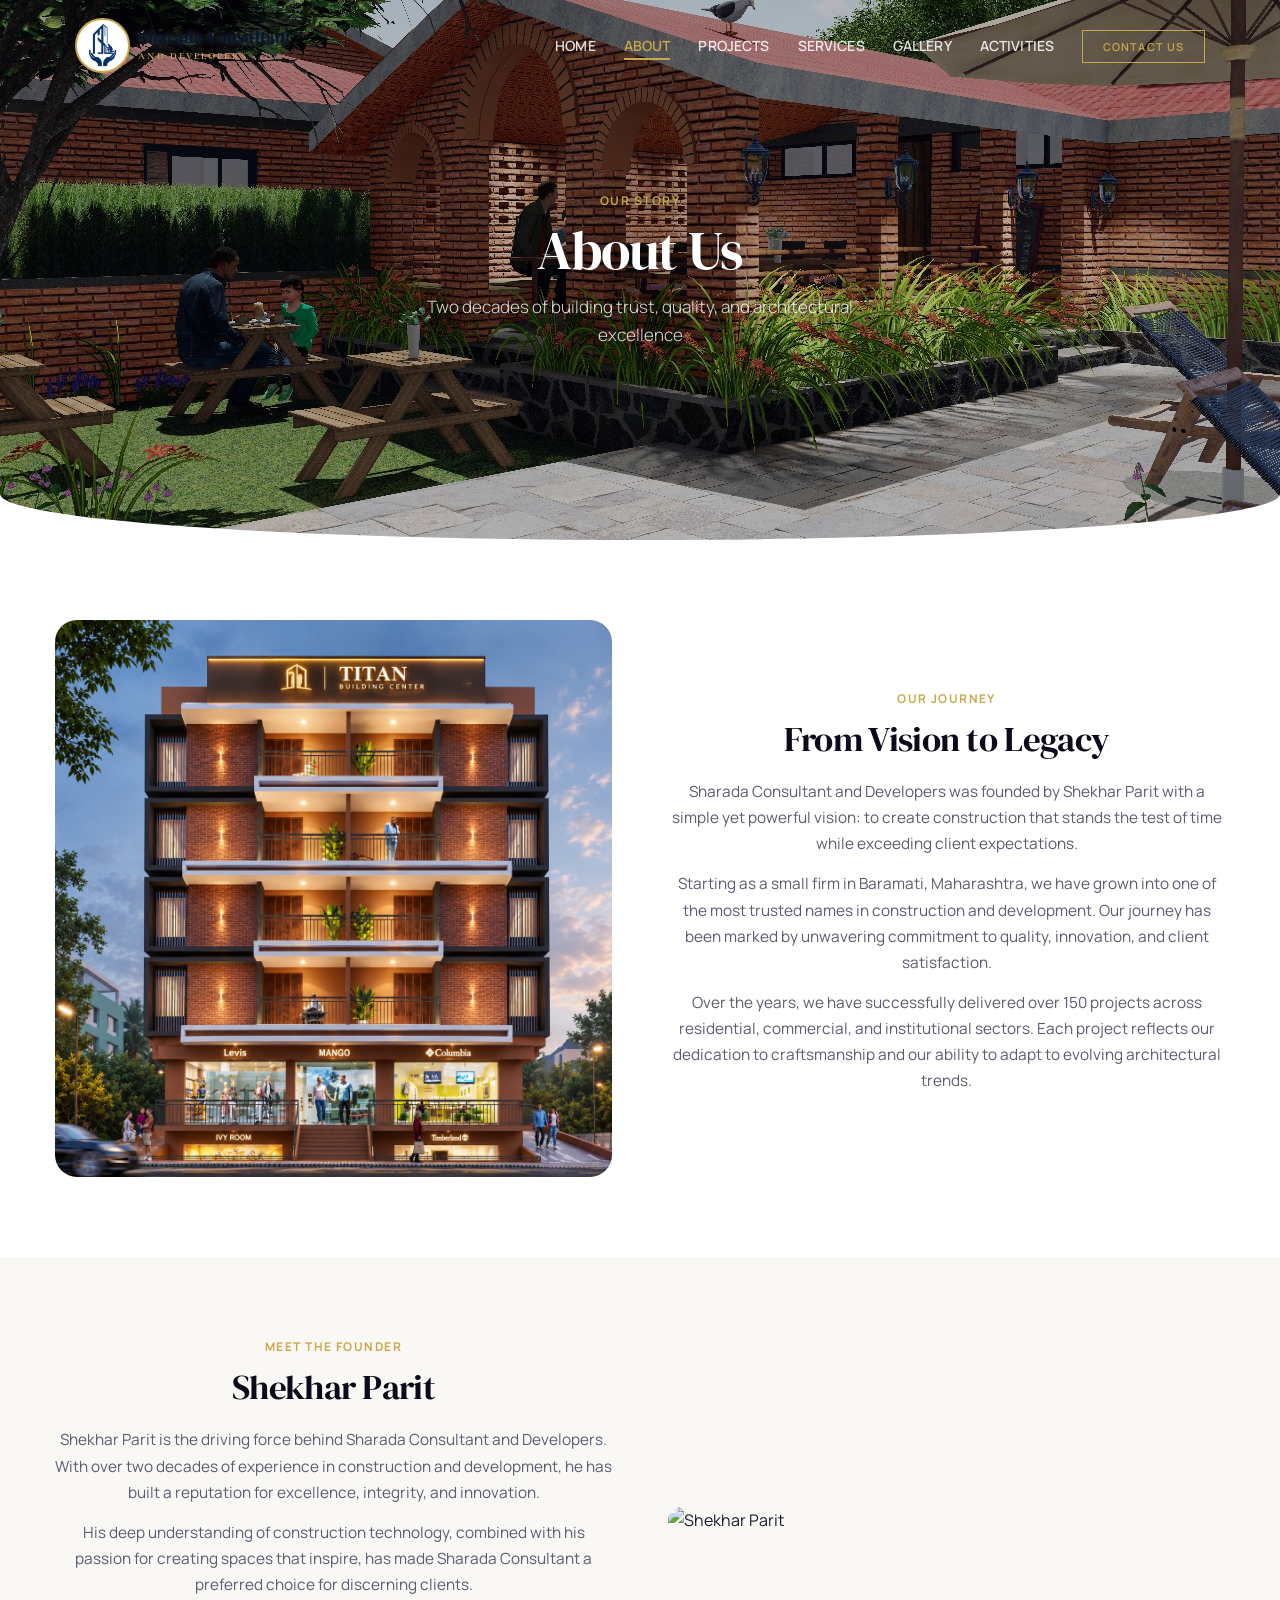
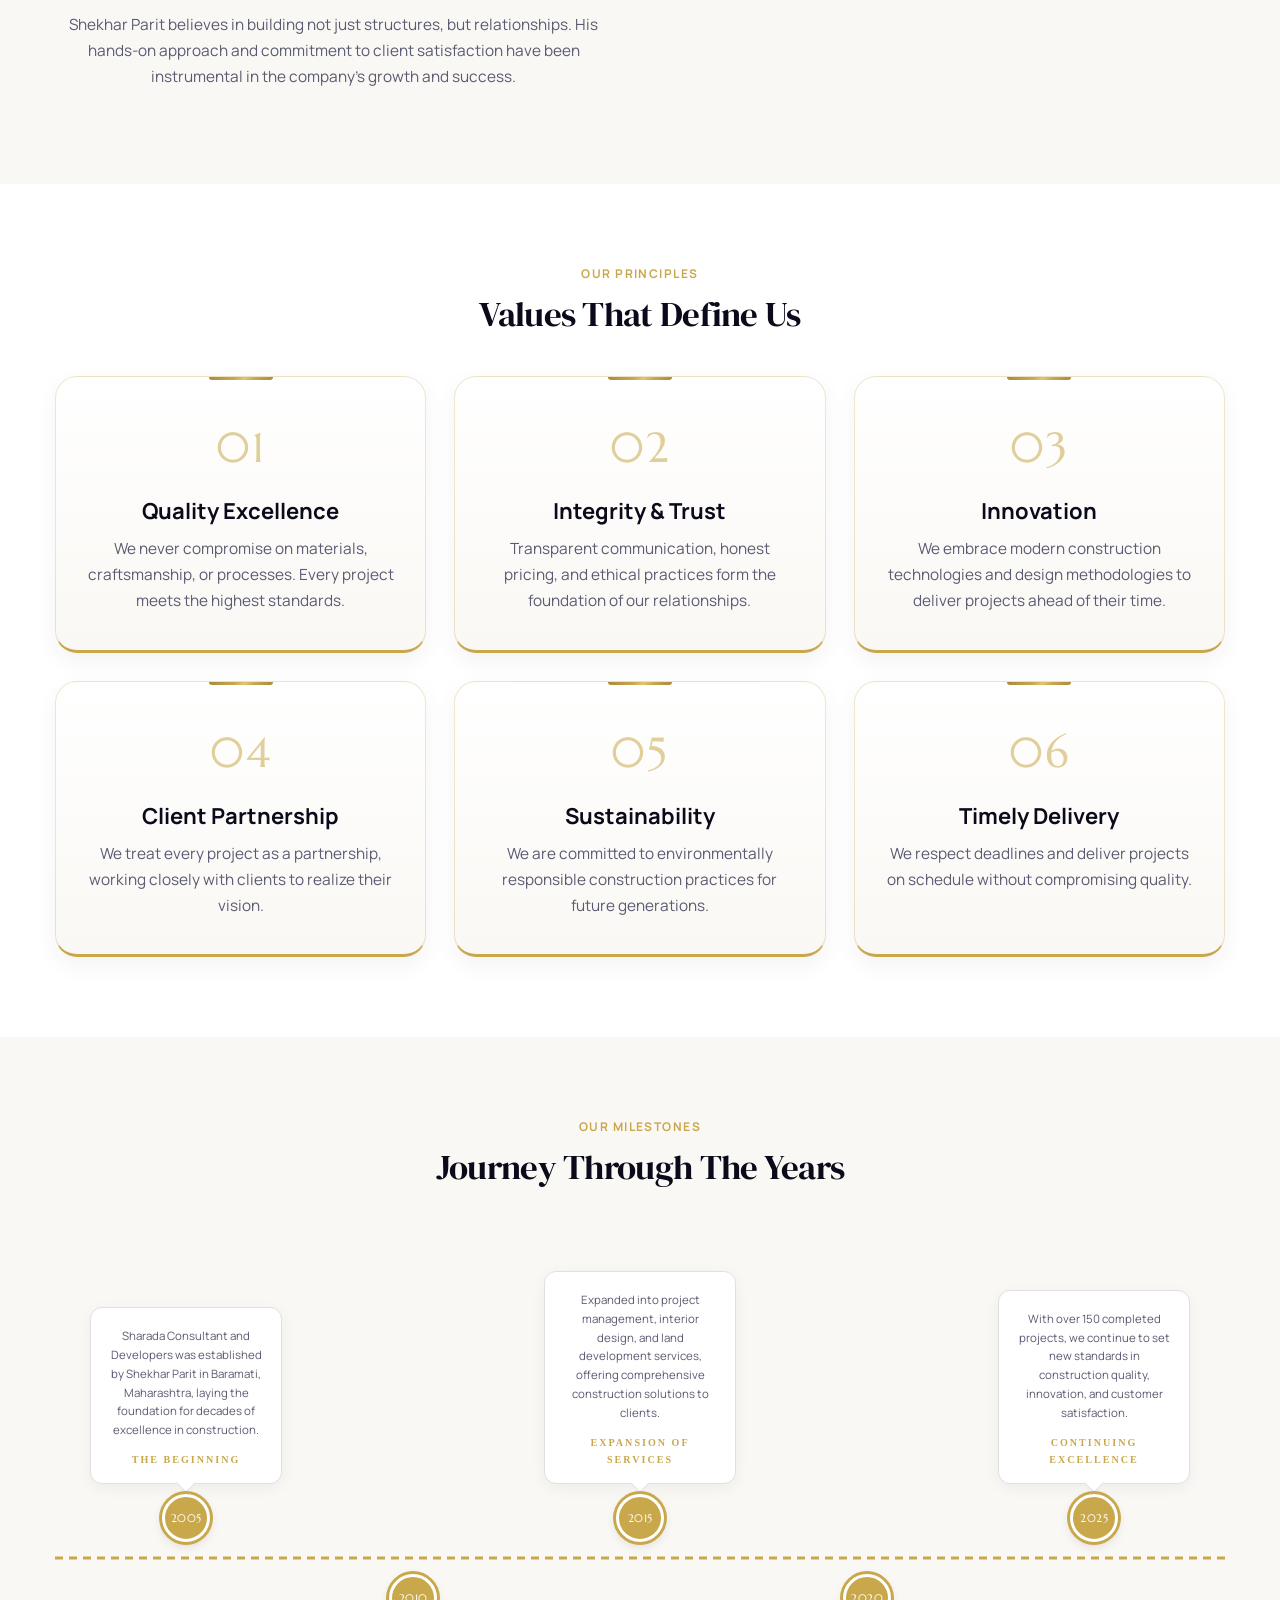
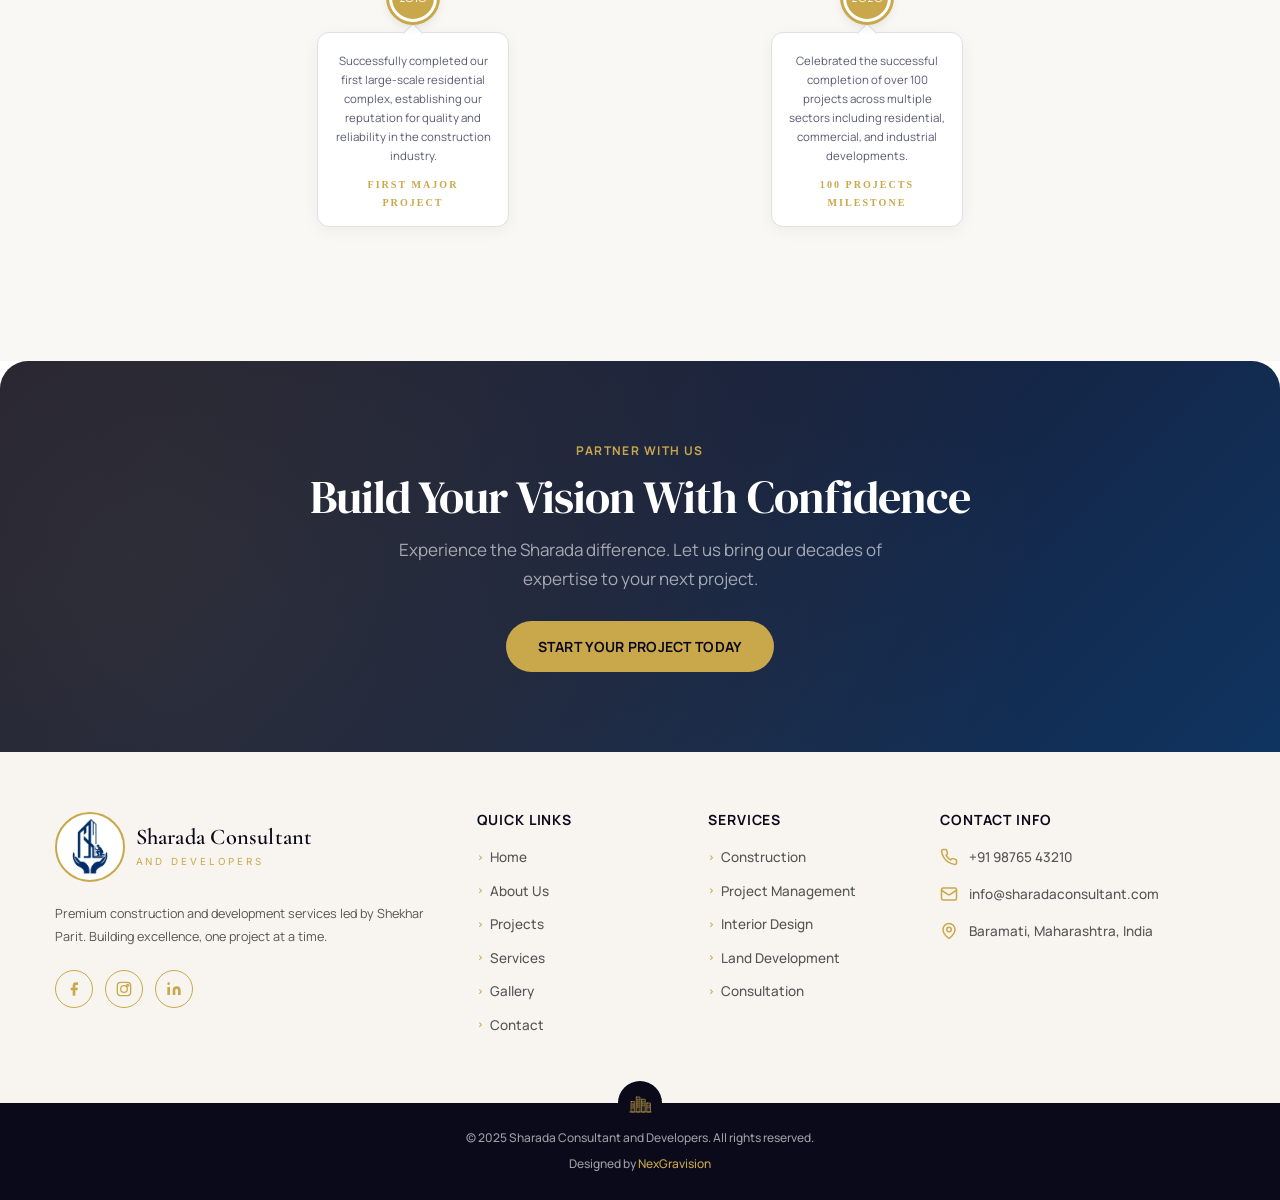
==== about.html @ 4e8b7249 "Make AND DEVELOPERS bolder (700) with stronger shadow for readability" ====
<!DOCTYPE html>
<html lang="en">
<head>
  <meta charset="UTF-8">
  <meta name="viewport" content="width=device-width, initial-scale=1.0">
  <title>About Us | Sharada Consultant and Developers</title>
  <meta name="description" content="Learn about Shekhar Parit and Sharada Consultant and Developers - our journey, values, and commitment to building excellence.">
  <link rel="stylesheet" href="css/style.css?v=42">
  <link rel="icon" href="data:;base64,=">
</head>
<body>

  <div id="preloader"><div class="ta-preloader-block"><span class="preloader-text">Sharada Consultant</span></div></div>


  <header class="header transparent">
    <div class="container">
      <div class="header-inner">
        <a href="index.html" class="nav-logo"><img src="images/logoimage.png" alt="Sharada Consultant Logo">
          <div class="nav-logo-text">
            <span class="nav-logo-name">Sharada Consultant</span>
            <span class="nav-logo-tagline">And Developers</span>
          </div>
        </a>
        <ul class="nav-links">
          <li><a href="index.html">Home</a></li>
          <li><a href="about.html" class="active">About</a></li>
          <li><a href="projects.html">Projects</a></li>
          <li><a href="services.html">Services</a></li>
          <li><a href="gallery.html">Gallery</a></li>
          <li><a href="activities.html">Activities</a></li>
          <li><a href="contact.html" class="nav-cta">Contact Us</a></li>
        </ul>
        <button class="hamburger" aria-label="Toggle menu"><span></span><span></span><span></span></button>
      </div>
    </div>
  </header>
  <div class="mobile-menu-overlay" aria-hidden="true"></div>
  <div class="mobile-menu" role="dialog" aria-modal="true" aria-label="Navigation menu"><button class="mobile-menu-close" aria-label="Close menu"></button><div class="md-brand"><img src="images/logoimage.png" alt="Sharada Consultant Logo"><div><span>Sharada Consultant</span><span>And Developers</span></div></div><a href="index.html">Home</a><a href="about.html" class="active">About</a><a href="projects.html">Projects</a><a href="services.html">Services</a><a href="gallery.html">Gallery</a><a href="activities.html">Activities</a><a href="contact.html">Contact</a></div>

  <section class="page-hero">
    <div class="page-hero-bg"><img src="images/ongoing/Aarya Farms About.jpeg" alt="About Us" class="about-hero-img"></div>
    <div class="page-hero-content">
      <span class="section-subtitle" style="color: var(--rich-gold);">Our Story</span>
      <h1>About Us</h1>
      <p>Two decades of building trust, quality, and architectural excellence</p>
    </div>
  </section>

  <section class="inner-section">
    <div class="container">
      <div class="about-grid">
        <div class="reveal-left">
          <img src="images/completed/titanimg.png" alt="Our Journey" class="about-image" loading="lazy">
        </div>
        <div class="reveal-right">
          <div class="about-content">
            <span class="section-subtitle">Our Journey</span>
            <h2 class="section-title">From Vision to Legacy</h2>
            <div class="gold-line"></div>
            <p>Sharada Consultant and Developers was founded by Shekhar Parit with a simple yet powerful vision: to create construction that stands the test of time while exceeding client expectations.</p>
            <p>Starting as a small firm in Baramati, Maharashtra, we have grown into one of the most trusted names in construction and development. Our journey has been marked by unwavering commitment to quality, innovation, and client satisfaction.</p>
            <p>Over the years, we have successfully delivered over 150 projects across residential, commercial, and institutional sectors. Each project reflects our dedication to craftsmanship and our ability to adapt to evolving architectural trends.</p>
          </div>
        </div>
      </div>
    </div>
  </section>

  <section class="inner-section" style="background: var(--bg-cream);">
    <div class="container">
      <div class="about-grid">
        <div class="reveal-right" style="order: 2;">
          <img src="images/SP Office.jpeg" alt="Shekhar Parit" class="about-image" loading="lazy" decoding="async">
        </div>
        <div class="reveal-left" style="order: 1;">
          <div class="about-content">
            <span class="section-subtitle">Meet The Founder</span>
            <h2 class="section-title">Shekhar Parit</h2>
            <div class="gold-line"></div>
            <p>Shekhar Parit is the driving force behind Sharada Consultant and Developers. With over two decades of experience in construction and development, he has built a reputation for excellence, integrity, and innovation.</p>
            <p>His deep understanding of construction technology, combined with his passion for creating spaces that inspire, has made Sharada Consultant a preferred choice for discerning clients.</p>
            <p>Shekhar Parit believes in building not just structures, but relationships. His hands-on approach and commitment to client satisfaction have been instrumental in the company's growth and success.</p>
          </div>
        </div>
      </div>
    </div>
  </section>

  <section class="inner-section">
    <div class="container">
      <div class="section-header reveal">
        <span class="section-subtitle">Our Principles</span>
        <h2 class="section-title">Values That Define Us</h2>
      </div>
      <div class="values-grid">
        <div class="value-card reveal">
          <div class="value-num">01</div>
          <h3>Quality Excellence</h3>
          <p>We never compromise on materials, craftsmanship, or processes. Every project meets the highest standards.</p>
        </div>
        <div class="value-card reveal">
          <div class="value-num">02</div>
          <h3>Integrity & Trust</h3>
          <p>Transparent communication, honest pricing, and ethical practices form the foundation of our relationships.</p>
        </div>
        <div class="value-card reveal">
          <div class="value-num">03</div>
          <h3>Innovation</h3>
          <p>We embrace modern construction technologies and design methodologies to deliver projects ahead of their time.</p>
        </div>
        <div class="value-card reveal">
          <div class="value-num">04</div>
          <h3>Client Partnership</h3>
          <p>We treat every project as a partnership, working closely with clients to realize their vision.</p>
        </div>
        <div class="value-card reveal">
          <div class="value-num">05</div>
          <h3>Sustainability</h3>
          <p>We are committed to environmentally responsible construction practices for future generations.</p>
        </div>
        <div class="value-card reveal">
          <div class="value-num">06</div>
          <h3>Timely Delivery</h3>
          <p>We respect deadlines and deliver projects on schedule without compromising quality.</p>
        </div>
      </div>
    </div>
  </section>

  <section class="inner-section" style="background: var(--bg-cream);">
    <div class="container">
      <div class="section-header reveal">
        <span class="section-subtitle">Our Milestones</span>
        <h2 class="section-title">Journey Through The Years</h2>
      </div>
      <div class="timeline-horizontal reveal">
        <div class="tl-track">
          <div class="tl-track-line"></div>
          <div class="tl-items">

            <div class="tl-card top">
              <div class="tl-card-box">
                <p>Sharada Consultant and Developers was established by Shekhar Parit in Baramati, Maharashtra, laying the foundation for decades of excellence in construction.</p>
                <span class="tl-card-label">THE BEGINNING</span>
              </div>
              <div class="tl-card-arrow"></div>
              <div class="tl-year-badge"><span>2005</span></div>
            </div>

            <div class="tl-card bottom">
              <div class="tl-year-badge"><span>2010</span></div>
              <div class="tl-card-arrow"></div>
              <div class="tl-card-box">
                <p>Successfully completed our first large-scale residential complex, establishing our reputation for quality and reliability in the construction industry.</p>
                <span class="tl-card-label">FIRST MAJOR PROJECT</span>
              </div>
            </div>

            <div class="tl-card top">
              <div class="tl-card-box">
                <p>Expanded into project management, interior design, and land development services, offering comprehensive construction solutions to clients.</p>
                <span class="tl-card-label">EXPANSION OF SERVICES</span>
              </div>
              <div class="tl-card-arrow"></div>
              <div class="tl-year-badge"><span>2015</span></div>
            </div>

            <div class="tl-card bottom">
              <div class="tl-year-badge"><span>2020</span></div>
              <div class="tl-card-arrow"></div>
              <div class="tl-card-box">
                <p>Celebrated the successful completion of over 100 projects across multiple sectors including residential, commercial, and industrial developments.</p>
                <span class="tl-card-label">100 PROJECTS MILESTONE</span>
              </div>
            </div>

            <div class="tl-card top">
              <div class="tl-card-box">
                <p>With over 150 completed projects, we continue to set new standards in construction quality, innovation, and customer satisfaction.</p>
                <span class="tl-card-label">CONTINUING EXCELLENCE</span>
              </div>
              <div class="tl-card-arrow"></div>
              <div class="tl-year-badge"><span>2025</span></div>
            </div>

          </div>
        </div>
      </div>
    </div>
  </section>

  <section class="cta-section">
    <div class="cta-content reveal">
      <span class="section-subtitle" style="color: var(--rich-gold);">Partner With Us</span>
      <h2>Build Your Vision With Confidence</h2>
      <p>Experience the Sharada difference. Let us bring our decades of expertise to your next project.</p>
      <a href="contact.html" class="btn btn-primary">Start Your Project Today</a>
    </div>
  </section>

  <footer class="footer">
    <div class="container">
      <div class="footer-grid">
        <div class="footer-brand">
          <div class="footer-brand-logo">
            <img src="images/logoimage.png" alt="Sharada Consultant Logo">
            <div>
              <span class="footer-logo-name">Sharada Consultant</span>
              <span class="footer-logo-tagline">AND DEVELOPERS</span>
            </div>
          </div>
          <span class="footer-logo-line"></span>
          <p>Premium construction and development services led by Shekhar Parit. Building excellence, one project at a time.</p>
          <div class="footer-social">
            <a href="#" aria-label="Facebook"><svg viewBox="0 0 24 24" fill="currentColor"><path d="M18 2h-3a5 5 0 0 0-5 5v3H7v4h3v8h4v-8h3l1-4h-4V7a1 1 0 0 1 1-1h3z"/></svg></a>
            <a href="#" aria-label="Instagram"><svg viewBox="0 0 24 24" fill="none" stroke="currentColor" stroke-width="2" stroke-linecap="round" stroke-linejoin="round"><rect x="2" y="2" width="20" height="20" rx="5"/><circle cx="12" cy="12" r="5"/><circle cx="17.5" cy="6.5" r="1.5"/></svg></a>
            <a href="#" aria-label="LinkedIn"><svg viewBox="0 0 24 24" fill="currentColor"><path d="M16 8a6 6 0 0 1 6 6v7h-4v-7a2 2 0 0 0-4 0v7h-4v-7a6 6 0 0 1 6-6zM2 9h4v12H2zM4 6a2 2 0 1 0 0-4 2 2 0 0 0 0 4z"/></svg></a>
          </div>
        </div>
        <div class="footer-col">
          <h4>Quick Links</h4>
          <ul>
            <li><a href="index.html">Home</a></li>
            <li><a href="about.html">About Us</a></li>
            <li><a href="projects.html">Projects</a></li>
            <li><a href="services.html">Services</a></li>
            <li><a href="gallery.html">Gallery</a></li>
            <li><a href="contact.html">Contact</a></li>
          </ul>
        </div>
        <div class="footer-col">
          <h4>Services</h4>
          <ul>
            <li><a href="services.html">Construction</a></li>
            <li><a href="services.html">Project Management</a></li>
            <li><a href="services.html">Interior Design</a></li>
            <li><a href="services.html">Land Development</a></li>
            <li><a href="services.html">Consultation</a></li>
          </ul>
        </div>
        <div class="footer-col">
          <h4>Contact Info</h4>
          <div class="footer-contact-item">
            <svg class="footer-contact-icon" viewBox="0 0 24 24" fill="none" stroke="currentColor" stroke-width="2" stroke-linecap="round" stroke-linejoin="round"><path d="M22 16.92v3a2 2 0 0 1-2.18 2 19.79 19.79 0 0 1-8.63-3.07 19.5 19.5 0 0 1-6-6 19.79 19.79 0 0 1-3.07-8.67A2 2 0 0 1 4.11 2h3a2 2 0 0 1 2 1.72c.127.96.361 1.903.7 2.81a2 2 0 0 1-.45 2.11L8.09 9.91a16 16 0 0 0 6 6l1.27-1.27a2 2 0 0 1 2.11-.45c.907.339 1.85.573 2.81.7A2 2 0 0 1 22 16.92z"/></svg>
            <div><span>+91 98765 43210</span></div>
          </div>
          <div class="footer-contact-item">
            <svg class="footer-contact-icon" viewBox="0 0 24 24" fill="none" stroke="currentColor" stroke-width="2" stroke-linecap="round" stroke-linejoin="round"><rect x="2" y="4" width="20" height="16" rx="2"/><path d="m22 7-8.97 5.7a1.94 1.94 0 0 1-2.06 0L2 7"/></svg>
            <div><span>info@sharadaconsultant.com</span></div>
          </div>
          <div class="footer-contact-item">
            <svg class="footer-contact-icon" viewBox="0 0 24 24" fill="none" stroke="currentColor" stroke-width="2" stroke-linecap="round" stroke-linejoin="round"><path d="M20 10c0 6-8 12-8 12s-8-6-8-12a8 8 0 0 1 16 0Z"/><circle cx="12" cy="10" r="3"/></svg>
            <div><span>Baramati, Maharashtra, India</span></div>
          </div>
        </div>
      </div>
    </div>
    <div class="footer-bottom">
      <span>&copy; 2025 Sharada Consultant and Developers. All rights reserved.</span>
      <div class="footer-bottom-icon">
        <svg viewBox="0 0 64 48" fill="none" stroke="currentColor" stroke-width="1.5" stroke-linecap="round" stroke-linejoin="round"><rect x="8" y="20" width="10" height="28" rx="1" fill="currentColor" opacity="0.15"/><rect x="8" y="20" width="10" height="28" rx="1"/><line x1="11" y1="26" x2="11" y2="28"/><line x1="15" y1="26" x2="15" y2="28"/><line x1="11" y1="31" x2="11" y2="33"/><line x1="15" y1="31" x2="15" y2="33"/><line x1="11" y1="36" x2="11" y2="38"/><line x1="15" y1="36" x2="15" y2="38"/><rect x="22" y="8" width="10" height="40" rx="1" fill="currentColor" opacity="0.15"/><rect x="22" y="8" width="10" height="40" rx="1"/><line x1="25" y1="14" x2="25" y2="16"/><line x1="29" y1="14" x2="29" y2="16"/><line x1="25" y1="19" x2="25" y2="21"/><line x1="29" y1="19" x2="29" y2="21"/><line x1="25" y1="24" x2="25" y2="26"/><line x1="29" y1="24" x2="29" y2="26"/><line x1="25" y1="29" x2="25" y2="31"/><line x1="29" y1="29" x2="29" y2="31"/><line x1="25" y1="34" x2="25" y2="36"/><line x1="29" y1="34" x2="29" y2="36"/><rect x="36" y="14" width="10" height="34" rx="1" fill="currentColor" opacity="0.15"/><rect x="36" y="14" width="10" height="34" rx="1"/><line x1="39" y1="20" x2="39" y2="22"/><line x1="43" y1="20" x2="43" y2="22"/><line x1="39" y1="25" x2="39" y2="27"/><line x1="43" y1="25" x2="43" y2="27"/><line x1="39" y1="30" x2="39" y2="32"/><line x1="43" y1="30" x2="43" y2="32"/><rect x="50" y="24" width="10" height="24" rx="1" fill="currentColor" opacity="0.15"/><rect x="50" y="24" width="10" height="24" rx="1"/><line x1="53" y1="30" x2="53" y2="32"/><line x1="57" y1="30" x2="57" y2="32"/><line x1="53" y1="35" x2="53" y2="37"/><line x1="57" y1="35" x2="57" y2="37"/><line x1="4" y1="48" x2="62" y2="48"/></svg>
      </div>
      <span>Designed by <a href="#">NexGravision</a></span>
    </div>
  </footer>

  <div class="lightbox"><button class="lightbox-close" aria-label="Close">&times;</button><button class="lightbox-nav lightbox-prev" aria-label="Previous">&#8249;</button><img src="" alt="Gallery Image"><button class="lightbox-nav lightbox-next" aria-label="Next">&#8250;</button></div>
  <script src="js/main.js?v=4"></script>
</body>
</html>
---- css/style.css ----
﻿@import url('https://fonts.googleapis.com/css2?family=DM+Serif+Display:ital@0;1&family=Manrope:wght@400;500;600;700;800&family=Marcellus&family=Inter:wght@300;400;500;600;700&family=Cormorant+Garamond:ital,wght@0,300;0,400;0,500;0,600;1,300;1,400;1,500&display=swap');*, *::before, *::after {  margin: 0;  padding: 0;  box-sizing: border-box;}:root {  --deep-navy: #0a0a1a;  --rich-gold: #c9a84c;  --gold-light: #dfc574;  --gold-dark: #a8893e;  --warm-white: #f5f0e8;  --charcoal: #1a1a2e;  --slate: #2d2d44;  --mist: #e8e4dc;  --text-primary: #1a1a2e;  --text-secondary: #5a5a72;  --text-light: #f5f0e8;  --bg-cream: #faf8f4;  --bg-dark: #0f0f23;  --accent-red: #8b2d3a;  --accent-green: #2d6b4f;  --border-color: #e5e5e5;  --header-height: 68px;  --gold-gradient: linear-gradient(135deg, #a8893e 0%, #c9a84c 40%, #dfc574 55%, #c9a84c 70%, #a8893e 100%);  --shadow-premium: 0 20px 50px rgba(10, 10, 26, 0.12);  --shadow-card: 0 10px 30px rgba(10, 10, 26, 0.08);  --radius-lg: 22px;  --radius-md: 16px;  --radius-pill: 999px;}@media (min-width: 1024px) {  :root {    --header-height: 86px;  }}html {  scroll-behavior: smooth;  font-size: 14px;  overflow-x: hidden;}body {  font-family: 'Inter', sans-serif;  color: var(--text-primary);  background: #fff;  line-height: 1.7;  overflow-x: hidden;  -webkit-font-smoothing: antialiased;}h1, h2, h3, h4, h5 {  font-family: 'Marcellus', serif;  font-weight: 400;  line-height: 1.18;  letter-spacing: 0.01em;  overflow-wrap: break-word;}a {  text-decoration: none;  color: inherit;  transition: color 0.3s;}a,button {  -webkit-tap-highlight-color: transparent;}a:focus,button:focus {  outline: none;}a:focus-visible,button:focus-visible {  outline: 2px solid var(--rich-gold);  outline-offset: 3px;}img {  max-width: 100%;  height: auto;  display: block;}* {  overflow-wrap: break-word;  word-wrap: break-word;}.container {  max-width: 1200px;  margin: 0 auto;  width: 100%;}@media (min-width: 768px) {  .container {    padding: 0 20px;  }}@media (min-width: 1280px) {  .container {    padding: 0 24px;  }}.section-subtitle {  font-family: 'Cormorant Garamond', serif;  font-size: 0.95rem;  font-weight: 400;  letter-spacing: 0.3em;  text-transform: uppercase;  color: var(--rich-gold);  margin-bottom: 0.75rem;  display: block;}.section-title {  font-size: clamp(2rem, 4vw, 3rem);  color: var(--deep-navy);  margin-bottom: 1.5rem;  overflow-wrap: break-word;  word-wrap: break-word;}.gold-line {  display: none;}/* ===== MOBILE-FIRST BASE ===== */.container {  padding: 0 15px;}/* Prevent grid/flex items from forcing horizontal overflow on narrow screens */.footer-grid > div,.footer-col,.footer-col ul li a,.project-card,.project-page-card,.activity-card,.value-card,.testimonial-card,.contact-form,.contact-info-card,.tl-card-box,.about-content {  min-width: 0;}.footer-contact-item > div {  min-width: 0;  overflow-wrap: break-word;}img {  border-radius: 0;}.btn {  display: inline-flex;  align-items: center;  justify-content: center;  min-height: 48px;  padding: 14px 26px;  border-radius: var(--radius-pill);  font-weight: 600;  letter-spacing: 0.02em;}/* ===== PREMIUM SHAPE SYSTEM ===== */.gold-gradient-text {  background: var(--gold-gradient);  -webkit-background-clip: text;  background-clip: text;  color: transparent;}.premium-card {  background: #fff;  border-radius: var(--radius-lg);  box-shadow: var(--shadow-card);  border: 1px solid rgba(201, 168, 76, 0.18);  overflow: hidden;}.arch-img {  border-radius: 999px 999px var(--radius-lg) var(--radius-lg);  overflow: hidden;}.arch-img img {  width: 100%;  height: 100%;  object-fit: cover;}.shape-divider {  display: block;  width: 100%;  height: 48px;  margin-bottom: -1px;}.blob-bg {  position: relative;  isolation: isolate;}.blob-bg::before {  content: '';  position: absolute;  width: 70vw;  height: 70vw;  max-width: 420px;  max-height: 420px;  border-radius: 58% 42% 55% 45% / 48% 55% 45% 52%;  background: linear-gradient(135deg, rgba(201, 168, 76, 0.16), rgba(201, 168, 76, 0.04));  z-index: -1;  top: -60px;  right: -80px;  pointer-events: none;}.glass-badge {  backdrop-filter: blur(12px);  background: rgba(255, 255, 255, 0.12);  border: 1px solid rgba(255, 255, 255, 0.25);}/* ===== PRELOADER ===== */#preloader {  position: fixed;  inset: 0;  background: var(--deep-navy);  z-index: 99999;  display: flex;  align-items: center;  justify-content: center;  transition: opacity 0.6s, visibility 0.6s;}#preloader.loaded {  opacity: 0;  visibility: hidden;}.ta-preloader-block {  text-align: center;}.ta-preloader-block .preloader-text {  font-family: 'Marcellus', serif;  font-size: 1.8rem;  font-weight: 400;  letter-spacing: 0.04em;  color: var(--rich-gold);  animation: pulse 1.5s infinite;}@keyframes pulse {  0%, 100% { transform: scale(1); opacity: 1; }  50% { transform: scale(1.05); opacity: 0.7; }}/* ===== SCROLL TO TOP ===== */.scroll-top {  position: fixed;  bottom: 30px;  right: 30px;  width: 50px;  height: 50px;  background: var(--rich-gold);  color: var(--deep-navy);  border: none;  cursor: pointer;  z-index: 998;  display: flex;  align-items: center;  justify-content: center;  font-size: 1.2rem;  opacity: 0;  visibility: hidden;  transform: translateY(20px);  transition: all 0.3s;}.scroll-top.visible {  opacity: 1;  visibility: visible;  transform: translateY(0);}.scroll-top:hover {  background: var(--gold-light);  transform: translateY(-3px);}/* ===== TOP BAR ===== */.top-bar {  display: none;}/* ===== HEADER ===== */.header {  position: fixed;  top: 0;  left: 0;  right: 0;  z-index: 1000;  transition: background 0.4s, box-shadow 0.4s;}.header.transparent {  background: transparent;}.header.scrolled {  background: rgba(255, 255, 255, 0.98);  backdrop-filter: blur(20px);  box-shadow: 0 2px 20px rgba(0, 0, 0, 0.08);}.header-inner {  display: flex;  align-items: center;  justify-content: space-between;  gap: 0.75rem;  max-width: 1200px;  margin: 0 auto;  padding: 12px 15px;  transition: padding 0.4s;}.header.scrolled .header-inner {  padding: 10px 15px;}@media (min-width: 1024px) {  .header-inner {    padding: 18px 20px;  }  .header.scrolled .header-inner {    padding: 12px 20px;  }}.nav-logo {
  display: flex;
  align-items: center;
  gap: 0.6rem;
  text-decoration: none;
  flex-shrink: 1;
  min-width: 0;
  overflow: hidden;
}
.nav-logo img {  width: 44px;  height: 44px;  border-radius: 50%;  object-fit: cover;  object-position: center 55%;  border: 2px solid var(--rich-gold);  transition: width 0.3s, height 0.3s;  background: #fff;}.header.scrolled .nav-logo img {  width: 38px;  height: 38px;}@media (min-width: 1024px) {  .nav-logo img {    width: 55px;    height: 55px;  }  .header.scrolled .nav-logo img {    width: 42px;    height: 42px;  }}.nav-logo-text {  display: flex;  flex-direction: column;  min-width: 0;}.nav-logo-name {
  font-family: 'Marcellus', serif;
  font-size: 1.15rem;
  font-weight: 400;
  line-height: 1.2;
  letter-spacing: 0.02em;
  transition: color 0.3s;
  white-space: nowrap;
  color: #07152F;
  text-shadow: 0 1px 6px rgba(255,255,255,0.28);
}.header.transparent .nav-logo-name {
    color: #07152F;
    text-shadow: 0 1px 6px rgba(255,255,255,0.28);
  }.header.scrolled .nav-logo-name {
    color: #07152F;
    text-shadow: none;
  }.nav-logo-tagline {
  font-family: 'Cormorant Garamond', serif;
  font-size: 0.68rem;
  font-weight: 700;
  letter-spacing: 0.22em;
  text-transform: uppercase;
  transition: color 0.3s;
  color: #C9A84E;
  text-shadow: 0 1px 6px rgba(0,0,0,0.35);
}.header.transparent .nav-logo-tagline {
    color: #C9A84E;
    font-weight: 700;
    text-shadow: 0 1px 6px rgba(0,0,0,0.35);
  }.header.scrolled .nav-logo-tagline {
    color: #C9A84E;
    font-weight: 700;
    text-shadow: none;
  }.nav-links {  display: none;  align-items: center;  gap: 2rem;  list-style: none;  flex-shrink: 0;}@media (min-width: 1024px) {  .nav-links {    display: flex;  }}.nav-links a {  font-size: 0.82rem;  font-weight: 500;  letter-spacing: 0.06em;  text-transform: uppercase;  position: relative;  padding: 0.25rem 0;  transition: color 0.3s;  white-space: nowrap;}.header.transparent .nav-links a {  color: rgba(255, 255, 255, 0.85);}.header.scrolled .nav-links a {  color: var(--text-primary);}.nav-links a::after {  content: '';  position: absolute;  bottom: -2px;  left: 0;  width: 0;  height: 2px;  background: var(--rich-gold);  transition: width 0.4s;}.nav-links a:hover,.nav-links a.active {  color: var(--rich-gold) !important;}.nav-links a:hover::after,.nav-links a.active::after {  width: 100%;}.nav-cta {  padding: 8px 20px !important;  border: 1.5px solid var(--rich-gold) !important;  color: var(--rich-gold) !important;  font-size: 0.78rem !important;  letter-spacing: 0.1em !important;}.header.scrolled .nav-cta {  background: var(--rich-gold) !important;  color: #fff !important;}.nav-cta::after {  display: none !important;}.nav-cta:hover {  background: var(--rich-gold) !important;  color: #fff !important;}.header.scrolled .nav-cta:hover {  background: var(--gold-dark) !important;}.hamburger {  display: flex;  flex-direction: column;  gap: 6px;  cursor: pointer;  z-index: 1001;  touch-action: manipulation;  background: none;  border: none;  padding: 10px;  min-width: 44px;  min-height: 44px;  align-items: center;  justify-content: center;}@media (min-width: 1024px) {  .hamburger {    display: none;  }}.hamburger span {  width: 28px;  height: 2px;  transition: all 0.3s;  display: block;}.header.transparent .hamburger span {  background: #fff;}.header.scrolled .hamburger span {  background: var(--deep-navy);}.hamburger.active span:nth-child(1) {  transform: rotate(45deg) translate(5px, 6px);}.hamburger.active span:nth-child(2) {  opacity: 0;}.hamburger.active span:nth-child(3) {  transform: rotate(-45deg) translate(5px, -6px);}/* ===== MOBILE MENU - base (hidden on desktop, panel styled in mobile query) ===== */.mobile-menu {  display: none;}.mobile-menu a {  touch-action: manipulation;}@media (min-width: 1024px) {  .mobile-menu {    display: none !important;  }}.mobile-menu-close {  position: absolute;  touch-action: manipulation;  top: 12px;  right: 15px;  width: 44px;  height: 44px;  display: flex;  align-items: center;  justify-content: center;  background: transparent;  border: 1.5px solid rgba(201, 168, 76, 0.5);  border-radius: 50%;  color: var(--rich-gold);  font-size: 1.6rem;  line-height: 1;  cursor: pointer;  transition: all 0.3s;  z-index: 2001;  font-family: 'Inter', sans-serif;}.mobile-menu-close:hover {  background: var(--rich-gold);  color: #0a0a1a;  transform: scale(1.05);}/* ===== HERO SLIDER ===== */.hero-slider {  position: relative;  height: 100vh;  height: 100svh;  min-height: 560px;  overflow: hidden;  border-radius: 0 0 50% 50% / 0 0 36px 36px;}@media (min-width: 768px) {  .hero-slider {    min-height: 640px;    border-radius: 0 0 50% 50% / 0 0 56px 56px;  }}@media (min-width: 1024px) {  .hero-slider {    min-height: 700px;  }}.hero-slide {  position: absolute;  inset: 0;  opacity: 0;  transform: translateX(100%);  transition: transform 1.8s cubic-bezier(0.65, 0, 0.35, 1), opacity 0.8s ease;  z-index: 0;  overflow: hidden;}.hero-slide.active {  opacity: 1;  transform: translateX(0);  z-index: 2;}.hero-slide.exit {  opacity: 1;  transform: translateX(-100%);  z-index: 1;}.hero-slide-bg {  width: 100%;  height: 100%;  object-fit: cover;  filter: none;}.hero-video-wrap {  position: absolute;  inset: 0;  width: 100%;  height: 100%;  z-index: 3;  overflow: hidden;  pointer-events: none;  background: #0a0a1a;}.hero-video {  position: absolute;  inset: 0;  width: 100%;  height: 100%;  min-width: 100%;  min-height: 100%;  object-fit: cover;  object-position: center center;  filter: none;  background: #0a0a1a;}.hero-slide.active .hero-slide-bg {  animation: heroKenBurns 7s ease-in-out infinite alternate;}@keyframes heroKenBurns {  from {    transform: scale(1) translate(0, 0);  }  to {    transform: scale(1.12) translate(-1.5%, 1%);  }}@media (prefers-reduced-motion: reduce) {  .hero-slide {    transition: opacity 0.8s ease;    transform: none;  }  .hero-slide.active .hero-slide-bg {    animation: none;  }}.hero-overlay {  position: absolute;  inset: 0;  z-index: 4;  display: flex;  align-items: center;  justify-content: flex-start;  text-align: left;  padding: calc(var(--header-height) + 20px) 20px 110px calc(5% + 20px);  background: transparent;  overflow: hidden;  max-width: 100%;  box-sizing: border-box;}.hero-content {  width: 100%;  max-width: 640px;  min-width: 0;  margin-left: 0;  margin-right: auto;  text-align: left;  align-self: center;  overflow-wrap: break-word;}.hero-badge {  display: inline-block;  max-width: 100%;  padding: 8px 16px;  border: 1px solid rgba(201, 168, 76, 0.55);  border-radius: var(--radius-pill);  color: var(--gold-light);  font-family: 'Cormorant Garamond', serif;  font-size: 0.68rem;  letter-spacing: 0.16em;  line-height: 1.6;  text-transform: uppercase;  margin-bottom: 1.25rem;  background: rgba(10, 10, 26, 0.35);  backdrop-filter: blur(12px);}@media (min-width: 768px) {  .hero-badge {    font-size: 0.8rem;    letter-spacing: 0.28em;    margin-bottom: 1.5rem;  }}.hero-content h1 {  --hero-title-color: #101010;  --hero-accent-color: #111111;  font-family: 'Cormorant Garamond', 'Marcellus', serif;  font-size: clamp(1.5rem, 6vw, 2rem);  color: var(--hero-title-color);  font-weight: 500;  line-height: 1.22;  letter-spacing: 0.01em;  margin-bottom: 1.25rem;  text-align: left;  max-width: 100%;  overflow-wrap: break-word;  text-shadow: 0 1px 14px rgba(255, 255, 255, 0.65), 0 0 2px rgba(255, 255, 255, 0.45);}@media (min-width: 768px) {  .hero-content h1 {    font-size: clamp(2rem, 4.2vw, 3.2rem);    margin-bottom: 1.5rem;  }}.hero-content h1 .gold {  color: #111111;  font-style: italic;  font-weight: 600;}.hero-content h1 .line {  display: block;  text-align: left;}.hero-content h1 .line-1 {  font-size: 1.12em;  font-weight: 600;  color: #0d0d0d;  line-height: 1.15;}.hero-content h1 .into {  display: block;  font-size: 0.42em;  font-weight: 400;  letter-spacing: 0.06em;  line-height: 1.3;  color: #111111;  margin: 0.65em 0 0.7em;}.hero-content h1 .line-3 {  font-size: 1em;  font-weight: 500;  color: #111111;  line-height: 1.2;}.hero-line {  display: none;}.hero-desc {  font-size: 1.05rem;  color: rgba(255, 255, 255, 0.9);  max-width: 520px;  line-height: 1.8;  font-weight: 300;  text-shadow: 0 1px 12px rgba(0, 0, 0, 0.6);}.hero-buttons {  position: absolute;  bottom: 36px;  left: 50%;  transform: translateX(-50%);  display: flex;  flex-direction: column;  gap: 0.75rem;  margin-top: 0;  width: max-content;  max-width: calc(100% - 40px);  z-index: 5;}.hero-buttons .btn {  width: auto;  max-width: 100%;  text-align: center;  margin: 0 auto;}@media (min-width: 768px) {  .hero-buttons {    position: absolute;    bottom: 36px;    left: 50%;    transform: translateX(-50%);    flex-direction: row;    gap: 1rem;    margin-top: 0;    flex-wrap: wrap;    width: max-content;    max-width: calc(100% - 40px);    justify-content: center;  }  .hero-buttons .btn {    width: auto;    margin: 0 auto;  }}.hero-progress {  position: absolute;  top: 0;  left: 0;  right: 0;  height: 3px;  background: rgba(255, 255, 255, 0.1);  z-index: 10;}.hero-progress-bar {  height: 100%;  background: var(--rich-gold);  width: 0%;  transition: width 0.3s;}.hero-pagination {  position: absolute;  bottom: 40px;  left: 50%;  transform: translateX(-50%);  z-index: 10;  display: flex;  gap: 12px;}.hero-dot {  width: 12px;  height: 12px;  border-radius: 50%;  background: rgba(255, 255, 255, 0.3);  border: none;  cursor: pointer;  transition: all 0.3s;  padding: 0;}.hero-dot.active {  background: var(--rich-gold);  transform: scale(1.3);}.hero-scroll {  position: absolute;  bottom: 2rem;  right: 3%;  z-index: 10;  display: flex;  flex-direction: column;  align-items: center;  gap: 0.5rem;  color: rgba(255, 255, 255, 0.4);  font-size: 0.65rem;  letter-spacing: 0.2em;  text-transform: uppercase;  text-decoration: none;  writing-mode: vertical-rl;  animation: scrollBounce 2s infinite;}@keyframes scrollBounce {  0%, 100% { transform: translateY(0); }  50% { transform: translateY(8px); }}/* ===== BUTTONS ===== */.btn {  display: inline-flex;  align-items: center;  gap: 0.5rem;  padding: 14px 32px;  font-family: 'Inter', sans-serif;  font-size: 0.82rem;  font-weight: 600;  letter-spacing: 0.1em;  text-transform: uppercase;  border: none;  cursor: pointer;  transition: all 0.4s;  text-decoration: none;}.btn-primary {  background: var(--rich-gold);  color: var(--deep-navy);}.btn-primary:hover {  background: var(--gold-light);  transform: translateY(-2px);  box-shadow: 0 10px 30px rgba(201, 168, 76, 0.3);}.btn-outline {  background: transparent;  color: #fff;  border: 1.5px solid rgba(255, 255, 255, 0.4);}.btn-outline:hover {  border-color: var(--rich-gold);  color: var(--rich-gold);}.btn-outline-dark {  background: transparent;  color: var(--deep-navy);  border: 1.5px solid var(--deep-navy);}.btn-outline-dark:hover {  background: linear-gradient(135deg, #dfc574 0%, #c9a84c 60%, #b8943f 100%);  border-color: #c9a84c;  color: #0a0a1a;}/* Every button sitewide: pressed/clicked = gold gradient + dark text, never black */.btn:active,.nav-cta:active,.filter-btn:active,.video-play-btn:active {  background: linear-gradient(135deg, #dfc574 0%, #c9a84c 60%, #b8943f 100%) !important;  border-color: #c9a84c !important;  color: #0a0a1a !important;}/* ===== COUNTER SECTION ===== */.counter-section {  padding: 0 0 48px;  background: transparent;  border-bottom: none;  position: relative;  z-index: 3;  margin-top: -56px;}.counter-grid {  display: grid;  grid-template-columns: repeat(2, 1fr);  gap: 1rem;  background: #fff;  border-radius: var(--radius-lg);  box-shadow: var(--shadow-premium);  border: 1px solid rgba(201, 168, 76, 0.22);  border-top: 4px solid transparent;  border-top-color: var(--rich-gold);  padding: 1.75rem 1rem;}@media (min-width: 1024px) {  .counter-section {    padding: 0 0 60px;  }  .counter-grid {    grid-template-columns: repeat(4, 1fr);    gap: 2rem;    padding: 2rem;  }}.counter-item {  text-align: center;  padding: 1rem;  position: relative;}.counter-item:not(:last-child)::after {  content: '';  position: absolute;  right: 0.5rem;  top: 50%;  transform: translateY(-50%);  width: 1px;  height: 40px;  background: var(--border-color);}.counter-num {  font-family: 'Marcellus', serif;  font-size: clamp(2rem, 4vw, 3rem);  font-weight: 400;  letter-spacing: 0.02em;  color: var(--rich-gold);  line-height: 1;  display: inline;  margin-right: 0.5rem;}/* Remove separate counter-plus - use suffix from counter-num instead */.counter-plus {  display: none;}.counter-label {  font-size: 0.85rem;  color: var(--text-secondary);  margin-top: 0.5rem;  line-height: 1.4;}.counter-label span {  display: block;  font-weight: 600;  color: var(--text-primary);  text-transform: uppercase;  letter-spacing: 0.05em;}/* ===== VISION / MISSION SECTION ===== */.vision-section,.mission-section {  padding: 56px 0;}@media (min-width: 1024px) {  .vision-section,  .mission-section {    padding: 100px 0;  }}.vision-section {  background: var(--bg-cream);}.mission-section {  background: #fff;}.vision-grid,.mission-grid {  display: grid;  grid-template-columns: 1fr;  gap: 2.5rem;  align-items: center;}.vision-img,.mission-img {  position: relative;}.vision-img img,.mission-img img {  width: 100%;  height: 340px;  object-fit: cover;  border-radius: 0;}.vision-img::after,.mission-img::after {  display: none;}@media (min-width: 768px) {  .vision-img img,  .mission-img img {    height: 400px;  }}@media (min-width: 1024px) {  .vision-grid,  .mission-grid {    grid-template-columns: 1fr 1fr;    gap: 5rem;  }  .vision-img img,  .mission-img img {    height: 520px;  }}.vision-content,.mission-content {  max-width: 500px;}.vision-content .section-title,.mission-content .section-title {  font-size: clamp(1.8rem, 3.5vw, 2.5rem);}.vision-content p,.mission-content p {  font-size: 1rem;  color: var(--text-secondary);  line-height: 1.9;  margin-bottom: 1rem;}.vision-content a,.mission-content a {  color: var(--rich-gold);  font-weight: 600;  border-bottom: 1px solid var(--rich-gold);  transition: all 0.3s;}.vision-content a:hover,.mission-content a:hover {  color: var(--gold-dark);  border-color: var(--gold-dark);}/* ===== PROJECTS SECTION ===== */.projects-section {  padding: 56px 0;  background: var(--bg-cream);}@media (min-width: 1024px) {  .projects-section {    padding: 100px 0;  }}.section-header {  text-align: center;  margin-bottom: 3rem;}.section-header .section-title {  max-width: 700px;  margin: 0 auto 1rem;}.section-header p {  max-width: 800px;  margin: 0 auto;  font-size: 0.95rem;  color: var(--text-secondary);  line-height: 1.8;}.projects-grid {  display: grid;  grid-template-columns: 1fr;  gap: 1.5rem;  margin-bottom: 2.5rem;}.project-card {  position: relative;  background: #fff;  transition: all 0.5s;  border-radius: var(--radius-lg);  overflow: hidden;  box-shadow: var(--shadow-card);  border: 1px solid rgba(201, 168, 76, 0.16);}@media (min-width: 640px) {  .projects-grid {    grid-template-columns: repeat(2, 1fr);  }}@media (min-width: 1024px) {  .projects-grid {    grid-template-columns: repeat(3, 1fr);    gap: 2rem;    margin-bottom: 3rem;  }}.project-card:hover {  transform: translateY(-6px);  box-shadow: var(--shadow-premium);  border-color: rgba(201, 168, 76, 0.55);}.project-card-img-wrapper {  overflow: hidden;}.project-card-img {  width: 100%;  height: 360px;  object-fit: cover;  object-position: center;  transition: transform 0.6s;  filter: saturate(1.1) contrast(1.04);}.project-card:hover .project-card-img {  transform: scale(1.07);}.project-card-ribbon {  position: absolute;  bottom: auto;  top: 0;  left: 0;  padding: 6px 16px;  font-size: 0.7rem;  font-weight: 700;  letter-spacing: 0.08em;  text-transform: uppercase;  color: #fff;  z-index: 2;}.project-card-ribbon.ribbon-ongoing,.project-page-tag.ribbon-ongoing,.project-card-ribbon.ribbon-completed,.project-page-tag.ribbon-completed {  display: none;}.ribbon-completed {  background: var(--accent-green);}.project-card-info {  padding: 1.25rem 1.5rem;}.projects-grid .project-card-info {  text-align: center;}.project-card-info h3 {  font-size: 1.1rem;  margin-bottom: 0.25rem;  color: var(--deep-navy);}.project-card-info h3 a {  color: var(--deep-navy);  transition: color 0.3s;}.project-card-info h3 a:hover {  color: var(--rich-gold);}.project-card-info span {  font-size: 0.82rem;  color: var(--text-secondary);}.view-all-btn {  text-align: center;}
/* Project cards: center Titan Apartment text (mobile + desktop) */
.project-card-info,
.project-page-info,
.project-card-info h3,
.project-page-info h3,
.project-card-info p,
.project-page-info p,
.project-card-info span {
  text-align: center !important;
}
/* ===== TESTIMONIALS ===== */.testimonials-section {  padding: 56px 0;  background: var(--deep-navy);  color: #fff;}@media (min-width: 1024px) {  .testimonials-section {    padding: 100px 0;  }}.testimonials-section .section-title {  color: #fff;}.testimonials-grid {  display: grid;  grid-template-columns: 1fr;  gap: 1.5rem;}.testimonial-card {  background: rgba(255, 255, 255, 0.05);  padding: 2rem 1.5rem;  position: relative;  border: 1px solid rgba(255, 255, 255, 0.08);  border-radius: var(--radius-lg);  transition: all 0.4s;}@media (min-width: 768px) {  .testimonials-grid {    grid-template-columns: repeat(2, 1fr);  }}@media (min-width: 1024px) {  .testimonials-grid {    grid-template-columns: repeat(3, 1fr);    gap: 2rem;  }  .testimonial-card {    padding: 2.5rem 2rem;  }}.testimonial-card:hover {  background: rgba(255, 255, 255, 0.08);  transform: translateY(-5px);}.testimonial-quote {  font-size: 3rem;  color: var(--rich-gold);  font-family: 'Marcellus', serif;  line-height: 1;  margin-bottom: 1rem;  opacity: 0.5;}.testimonial-text {  font-size: 0.95rem;  color: rgba(255, 255, 255, 0.7);  line-height: 1.8;  margin-bottom: 1.5rem;  font-style: italic;}.testimonial-author {  font-weight: 600;  color: #fff;  font-size: 0.95rem;}.testimonial-role {  font-size: 0.8rem;  color: var(--rich-gold);  margin-top: 0.25rem;}/* ===== PAGE HERO (inner pages) ===== */.page-hero {  position: relative;  height: 52vh;  min-height: 300px;  display: flex;  align-items: center;  justify-content: center;  text-align: center;  overflow: hidden;  /* Uniform curved-bottom card on every inner hero */  border-radius: 0 0 50% 50% / 0 0 30px 30px;}@media (min-width: 1024px) {  .page-hero {    height: 60vh;    min-height: 400px;    border-radius: 0 0 50% 50% / 0 0 46px 46px;  }}.page-hero-bg {  position: absolute;  inset: 0;}.page-hero-bg img {  width: 100%;  height: 100%;  object-fit: cover;  object-position: center;  filter: brightness(0.9);}/* About hero: frame on the pavilion + courtyard activity (proper height balance) */.page-hero-bg img.about-hero-img {  object-position: center 62%;}.page-hero-bg::after {  content: '';  position: absolute;  inset: 0;  background: linear-gradient(180deg, rgba(10, 10, 26, 0.18) 0%, rgba(10, 10, 26, 0.08) 100%);}.page-hero-content {  position: relative;  z-index: 2;  padding: 0 20px;}.page-hero-content h1 {  font-size: clamp(2.5rem, 6vw, 4rem);  color: #fff;  margin-bottom: 1rem;  text-shadow: 0 2px 18px rgba(0, 0, 0, 0.55);}.page-hero-content p {  font-size: 1.05rem;  color: rgba(255, 255, 255, 0.85);  font-weight: 300;  max-width: 500px;  margin: 0 auto;  text-shadow: 0 1px 12px rgba(0, 0, 0, 0.6);}
/* Gold subtitle visibility - PORTFOLIO etc over light hero */
.page-hero .section-subtitle,
.page-hero-content .section-subtitle {
  text-shadow: 0 1px 12px rgba(0,0,0,0.55), 0 0 1px rgba(0,0,0,0.3);
}
/* ===== INNER PAGE SECTIONS ===== */.inner-section {  padding: 48px 0;}@media (min-width: 1024px) {  .inner-section {    padding: 80px 0;  }}.inner-section .section-title {  font-size: clamp(1.8rem, 3.5vw, 2.5rem);}/* ===== ABOUT PAGE ===== */.about-grid {  display: grid;  grid-template-columns: 1fr;  gap: 2rem;  align-items: center;}@media (min-width: 1024px) {  .about-grid {    grid-template-columns: 1fr 1fr;    gap: 4rem;  }}.about-image {  width: 100%;  height: auto;  min-height: 0;  max-height: none;  object-fit: contain;  border-radius: var(--radius-lg);}@media (min-width: 1024px) {  .about-image {    min-height: 0;    max-height: none;  }}.about-content p {  font-size: 1rem;  color: var(--text-secondary);  line-height: 1.9;  margin-bottom: 1rem;}

/* About: center Our Journey / Meet The Founder headings + text */
.about-content .section-subtitle,
.about-content .section-title {
  text-align: center;
  width: 100%;
}
.about-content .section-title {
  margin-left: auto;
  margin-right: auto;
}
.about-content .gold-line {
  margin-left: auto;
  margin-right: auto;
}
.about-content p {
  text-align: center;
}.about-features {  display: grid;  grid-template-columns: 1fr;  gap: 1rem;  margin-top: 1.5rem;}@media (min-width: 640px) {  .about-features {    grid-template-columns: 1fr 1fr;    gap: 1.5rem;    margin-top: 2rem;  }}.about-feature {  padding: 1.25rem;  background: var(--bg-cream);  border-left: 3px solid var(--rich-gold);  transition: transform 0.3s, box-shadow 0.3s;}.about-feature:hover {  transform: translateY(-3px);  box-shadow: 0 10px 30px rgba(0, 0, 0, 0.06);}.about-feature h4 {  font-family: 'Inter', sans-serif;  font-size: 0.9rem;  font-weight: 600;  margin-bottom: 0.25rem;  color: var(--deep-navy);}.about-feature p {  font-size: 0.82rem;  color: var(--text-secondary);  margin-bottom: 0;}.values-grid {  display: grid;  grid-template-columns: 1fr;  gap: 1.25rem;}@media (min-width: 640px) {  .values-grid {    grid-template-columns: repeat(2, 1fr);  }}@media (min-width: 1024px) {  .values-grid {    grid-template-columns: repeat(3, 1fr);    gap: 2rem;  }}.value-card {  padding: 1.75rem 1.25rem;  background: linear-gradient(180deg, #ffffff 0%, var(--bg-cream) 100%);  text-align: center;  transition: all 0.4s;  border: 1px solid rgba(201, 168, 76, 0.28);  border-bottom: 3px solid var(--rich-gold);  border-radius: var(--radius-lg);  box-shadow: 0 8px 24px rgba(10, 10, 26, 0.05);  position: relative;  overflow: hidden;}@media (min-width: 1024px) {  .value-card {    padding: 2.5rem 2rem;  }}.value-card:hover {  border-color: rgba(201, 168, 76, 0.55);  border-bottom-color: var(--gold-dark);  transform: translateY(-6px);  box-shadow: var(--shadow-premium);}.value-card::before {  content: '';  position: absolute;  top: 0;  left: 50%;  transform: translateX(-50%);  width: 64px;  height: 3px;  background: var(--gold-gradient);  border-radius: 0 0 4px 4px;}.value-num {  font-family: 'Marcellus', serif;  font-size: 3rem;  font-weight: 400;  letter-spacing: 0.04em;  color: var(--rich-gold);  opacity: 0.55;  margin-bottom: 1rem;}.value-card h3 {  font-size: 1.15rem;  margin-bottom: 0.75rem;  color: var(--deep-navy);}.value-card p {  font-size: 0.9rem;  color: var(--text-secondary);  line-height: 1.7;}/* Timeline: vertical on mobile, horizontal on desktop */.timeline-horizontal {  padding: 1rem 0 1.5rem;  overflow: visible;}.tl-track {  min-width: 0;  position: relative;  padding: 0 0 0 14px;}.tl-track-line {  position: absolute;  top: 8px;  bottom: 8px;  left: 36px;  width: 3px;  background: repeating-linear-gradient(    180deg,    var(--rich-gold) 0,    var(--rich-gold) 8px,    transparent 8px,    transparent 14px  );  z-index: 1;}.tl-items {  position: relative;  display: flex;  flex-direction: column;  justify-content: flex-start;  align-items: stretch;  gap: 1.5rem;  min-height: 0;  z-index: 2;}.tl-card {  position: relative;  flex: none;  display: grid;  grid-template-columns: 48px 1fr;  grid-template-rows: none;  gap: 0 1rem;  align-items: start;  min-width: 0;  padding: 0;}.tl-card.top .tl-card-box,.tl-card.bottom .tl-card-box {  grid-row: 1;  grid-column: 2;  align-self: start;  justify-self: stretch;  margin: 0;  text-align: left;  max-width: none;}.tl-card.top .tl-year-badge,.tl-card.bottom .tl-year-badge {  grid-row: 1;  grid-column: 1;  align-self: start;  justify-self: start;  margin: 0;}.tl-card-box::after {  display: none;}@media (min-width: 1024px) {  .timeline-horizontal {    padding: 3rem 0 2.5rem;    overflow-x: auto;    overflow-y: visible;    -webkit-overflow-scrolling: touch;  }  .tl-track {    min-width: 1100px;    padding: 0 2rem;  }  .tl-track-line {    top: 50%;    bottom: auto;    left: 0;    right: 0;    width: auto;    height: 3px;    background: repeating-linear-gradient(      90deg,      var(--rich-gold) 0,      var(--rich-gold) 8px,      transparent 8px,      transparent 14px    );    transform: translateY(-50%);  }  .tl-items {    flex-direction: row;    justify-content: space-between;    min-height: 540px;  }  .tl-card {    flex: 1;    display: grid;    grid-template-columns: none;    grid-template-rows: minmax(0, 1fr) minmax(0, 1fr);    gap: 0;    min-width: 200px;    padding: 0 0.5rem;  }  .tl-card.top .tl-card-box {    grid-row: 1;    grid-column: 1;    align-self: end;    justify-self: center;    margin-bottom: 74px;    text-align: center;    max-width: 220px;  }  .tl-card.top .tl-year-badge {    grid-row: 1;    grid-column: 1;    align-self: end;    justify-self: center;    margin-bottom: 16px;  }  .tl-card.bottom .tl-year-badge {    grid-row: 2;    grid-column: 1;    align-self: start;    justify-self: center;    margin-top: 16px;  }  .tl-card.bottom .tl-card-box {    grid-row: 2;    grid-column: 1;    align-self: start;    justify-self: center;    margin-top: 74px;    text-align: center;    max-width: 220px;  }  .tl-card-box::after {    display: block;  }}.tl-card-box {  background: #fff;  border: 1px solid #e0e0e0;  border-radius: 12px;  padding: 1.35rem 1.2rem 1.1rem;  text-align: center;  max-width: 220px;  width: 100%;  position: relative;  box-shadow: 0 4px 15px rgba(0, 0, 0, 0.05);  transition: transform 0.3s ease, box-shadow 0.3s ease, border-color 0.3s ease;}.tl-card.top:hover .tl-card-box {  transform: translateY(-4px);  box-shadow: 0 8px 25px rgba(0, 0, 0, 0.1);  border-color: var(--rich-gold);}.tl-card.bottom:hover .tl-card-box {  transform: translateY(4px);  box-shadow: 0 8px 25px rgba(0, 0, 0, 0.1);  border-color: var(--rich-gold);}.tl-card-box p {  font-size: 0.82rem;  color: var(--text-secondary);  line-height: 1.65;  margin-bottom: 0.75rem;}.tl-card-label {  display: block;  font-family: 'Cinzel', serif;  font-size: 0.72rem;  font-weight: 600;  color: var(--rich-gold);  letter-spacing: 2px;  text-transform: uppercase;}/* Card pointer arrows */.tl-card-arrow {  display: none;}.tl-card-box::after {  content: '';  position: absolute;  left: 50%;  width: 14px;  height: 14px;  background: #fff;  transition: border-color 0.3s ease;  z-index: 2;}/* Top card arrow points down toward its year circle */.tl-card.top .tl-card-box::after {  bottom: -7px;  transform: translateX(-50%) rotate(45deg);  border-right: 1px solid #e0e0e0;  border-bottom: 1px solid #e0e0e0;}.tl-card.top:hover .tl-card-box::after {  border-right-color: var(--rich-gold);  border-bottom-color: var(--rich-gold);}/* Bottom card arrow points up toward its year circle */.tl-card.bottom .tl-card-box::after {  top: -7px;  transform: translateX(-50%) rotate(45deg);  border-left: 1px solid #e0e0e0;  border-top: 1px solid #e0e0e0;}.tl-card.bottom:hover .tl-card-box::after {  border-left-color: var(--rich-gold);  border-top-color: var(--rich-gold);}/* Year badge circles */.tl-year-badge {  width: 48px;  height: 48px;  background: var(--rich-gold);  border-radius: 50%;  display: flex;  align-items: center;  justify-content: center;  border: 3px solid #fff;  box-shadow: 0 0 0 3px var(--rich-gold), 0 4px 12px rgba(0, 0, 0, 0.12);  z-index: 3;  transition: transform 0.3s ease, box-shadow 0.3s ease;  cursor: pointer;}.tl-year-badge span {  font-family: 'Marcellus', serif;  font-size: 0.8rem;  font-weight: 400;  color: #fff;  letter-spacing: 0.5px;}.tl-card:hover .tl-year-badge {  transform: scale(1.12);  box-shadow: 0 0 0 4px var(--rich-gold), 0 6px 18px rgba(184, 145, 80, 0.4);}/* Timeline scroll hint - hidden */.timeline-horizontal::after {  display: none;}/* ===== PROJECTS PAGE ===== */.filter-buttons {  display: flex;  justify-content: center;  gap: 6px;  margin: 0 auto 2.5rem;  flex-wrap: wrap;  background: #fff;  border: 1px solid rgba(201, 168, 76, 0.35);  border-radius: var(--radius-pill);  padding: 6px;  box-shadow: 0 10px 30px rgba(10, 10, 26, 0.07);  width: max-content;  max-width: 100%;}.filter-btn {  padding: 12px 30px;  font-family: 'Inter', sans-serif;  font-size: 0.78rem;  font-weight: 600;  letter-spacing: 0.12em;  text-transform: uppercase;  border: none;  border-radius: var(--radius-pill);  background: transparent;  color: var(--text-secondary);  cursor: pointer;  transition: all 0.35s cubic-bezier(0.22, 1, 0.36, 1);  position: relative;}.filter-btn:hover {  color: var(--deep-navy);  background: rgba(201, 168, 76, 0.12);}.filter-btn.active {  background: linear-gradient(135deg, #dfc574 0%, #c9a84c 60%, #b8943f 100%);  color: #0a0a1a;  box-shadow: 0 8px 20px rgba(201, 168, 76, 0.4), inset 0 0 0 1px rgba(255, 255, 255, 0.35);}.media-empty {  text-align: center;  padding: 3.5rem 1.5rem;  background: var(--bg-cream);  border: 1px solid rgba(201, 168, 76, 0.28);  border-radius: var(--radius-lg);  max-width: 560px;  margin: 0 auto 2.5rem;}.media-empty[hidden] {  display: none;}.media-empty-icon {  width: 64px;  height: 64px;  margin: 0 auto 1.25rem;  border: 1.5px solid var(--rich-gold);  border-radius: 50%;  display: flex;  align-items: center;  justify-content: center;  color: var(--rich-gold);}.media-empty-icon svg {  width: 26px;  height: 26px;}.media-empty h3 {  font-size: 1.3rem;  margin-bottom: 0.5rem;  color: var(--deep-navy);}.media-empty p {  color: var(--text-secondary);  font-size: 0.92rem;}.projects-page-grid {  display: grid;  grid-template-columns: 1fr;  gap: 1.5rem;}@media (min-width: 640px) {  .projects-page-grid {    grid-template-columns: repeat(2, 1fr);  }}@media (min-width: 1024px) {  .projects-page-grid {    grid-template-columns: repeat(3, 1fr);    gap: 2rem;  }}.project-page-card {  position: relative;  background: #fff;  transition: all 0.5s;  border: 1px solid rgba(201, 168, 76, 0.16);  border-radius: var(--radius-lg);  overflow: hidden;  opacity: 1;}.project-page-card:hover {  transform: translateY(-6px);  box-shadow: var(--shadow-premium);  border-color: rgba(201, 168, 76, 0.55);}.project-page-img-wrapper {  overflow: hidden;}.project-page-img {  width: 100%;  height: 340px;  object-fit: cover;  object-position: center;  transition: transform 0.6s;  filter: saturate(1.1) contrast(1.04);}.project-card-img,.project-page-img {  cursor: zoom-in;}.project-page-card:hover .project-page-img {  transform: scale(1.07);}.project-page-tag {  position: absolute;  top: 0;  left: 0;  padding: 6px 14px;  font-size: 0.68rem;  font-weight: 700;  letter-spacing: 0.08em;  text-transform: uppercase;  color: #fff;}.project-page-info {  padding: 1.25rem 1.5rem;}.project-page-info h3 {  font-size: 1.1rem;  margin-bottom: 0.5rem;  color: var(--deep-navy);}.project-page-info p {  font-size: 0.85rem;  color: var(--text-secondary);  line-height: 1.7;}/* ===== SERVICES PAGE ===== */.service-detail {  display: grid;  grid-template-columns: 1fr;  gap: 1.75rem;  align-items: center;  padding: 2.5rem 0;  border-bottom: 1px solid var(--border-color);}@media (min-width: 1024px) {  .service-detail {    grid-template-columns: 1fr 1fr;    gap: 4rem;    padding: 4rem 0;  }}.service-detail:last-child {  border-bottom: none;}.service-detail.reverse {  grid-template-columns: 1fr;}@media (min-width: 1024px) {  .service-detail.reverse {    grid-template-columns: 1fr 1fr;  }}.service-detail.reverse .service-detail-img {  order: 2;}.service-detail.reverse .service-detail-content {  order: 1;}.service-detail-img {  width: 100%;  height: 280px;  object-fit: cover;  border-radius: var(--radius-lg);}@media (min-width: 768px) {  .service-detail-img {    height: 320px;  }}@media (min-width: 1024px) {  .service-detail-img {    height: 560px;  }}.service-detail-content h3 {  font-size: clamp(1.5rem, 3vw, 2rem);  margin-bottom: 1rem;  color: var(--deep-navy);}.service-detail-content p {  color: var(--text-secondary);  line-height: 1.8;  margin-bottom: 1rem;}.service-list {  list-style: none;  margin-top: 1rem;}.service-list li {  padding: 0.75rem 0;  border-bottom: 1px solid var(--border-color);  font-size: 0.95rem;  color: var(--text-secondary);  display: flex;  align-items: center;  gap: 0.75rem;}.service-list li::before {  content: '';  width: 8px;  height: 8px;  background: var(--rich-gold);  clip-path: polygon(50% 0%, 100% 50%, 50% 100%, 0% 50%);  flex-shrink: 0;}/* ===== GALLERY ===== */.gallery-masonry {  columns: 2;  column-gap: 1rem;}@media (min-width: 1024px) {  .gallery-masonry {    columns: 3;    column-gap: 1.5rem;  }}.gallery-item {  break-inside: avoid;  margin-bottom: 1.5rem;  position: relative;  overflow: hidden;  cursor: pointer;}.gallery-item img {  width: 100%;  display: block;  transition: transform 0.6s;}.gallery-item:hover img {  transform: scale(1.05);}.gallery-item-overlay {  position: absolute;  inset: 0;  background: rgba(10, 10, 26, 0.7);  display: flex;  align-items: center;  justify-content: center;  opacity: 0;  transition: opacity 0.4s;}.gallery-item:hover .gallery-item-overlay {  opacity: 1;}.gallery-item-overlay span {  color: #fff;  font-size: 0.85rem;  letter-spacing: 0.1em;  text-transform: uppercase;  font-weight: 500;  text-align: center;  padding: 0 10px;}/* Lightbox */.lightbox {  position: fixed;  inset: 0;  background: rgba(0, 0, 0, 0.95);  z-index: 2000;  display: none;  align-items: center;  justify-content: center;}.lightbox.active {  display: flex;}.lightbox img {  max-width: 90vw;  max-height: 85vh;  object-fit: contain;}.lightbox-close {  position: absolute;  top: 2rem;  right: 2rem;  width: 50px;  height: 50px;  background: none;  border: 2px solid rgba(255, 255, 255, 0.3);  color: #fff;  font-size: 1.5rem;  cursor: pointer;  display: flex;  align-items: center;  justify-content: center;  transition: all 0.3s;}.lightbox-close:hover {  border-color: var(--rich-gold);  color: var(--rich-gold);}.lightbox-nav {  position: absolute;  top: 50%;  transform: translateY(-50%);  width: 50px;  height: 50px;  background: none;  border: 2px solid rgba(255, 255, 255, 0.3);  color: #fff;  font-size: 1.2rem;  cursor: pointer;  display: flex;  align-items: center;  justify-content: center;  transition: all 0.3s;}.lightbox-nav:hover {  border-color: var(--rich-gold);  color: var(--rich-gold);}.lightbox-prev { left: 2rem; }.lightbox-next { right: 2rem; }/* ===== ACTIVITIES ===== */.activities-grid,.videos-grid {  display: grid;  grid-template-columns: 1fr;  gap: 1.5rem;}.video-frame {  position: relative;  overflow: hidden;}.video-frame video {  display: block;}.video-play-btn {  position: absolute;  inset: 0;  margin: auto;  width: 76px;  height: 76px;  border-radius: 50%;  background: rgba(10, 10, 26, 0.45);  -webkit-backdrop-filter: blur(6px);  backdrop-filter: blur(6px);  border: 1.5px solid var(--rich-gold);  cursor: pointer;  display: flex;  align-items: center;  justify-content: center;  transition: all 0.3s;  padding: 0;}.video-play-btn span {  width: 0;  height: 0;  margin-left: 5px;  border-left: 18px solid var(--gold-light);  border-top: 11px solid transparent;  border-bottom: 11px solid transparent;}.video-play-btn:hover {  transform: scale(1.08);  background: rgba(10, 10, 26, 0.6);  box-shadow: 0 0 0 8px rgba(201, 168, 76, 0.15), 0 10px 30px rgba(0, 0, 0, 0.35);}.video-frame.playing .video-play-btn {  opacity: 0;  visibility: hidden;}.videos-grid[hidden] {  display: none;}@media (min-width: 640px) {  .activities-grid,  .videos-grid {    grid-template-columns: repeat(2, 1fr);  }}@media (min-width: 1024px) {  .activities-grid,  .videos-grid {    grid-template-columns: repeat(3, 1fr);    gap: 2rem;  }}.activity-card {  position: relative;  background: #fff;  border: 1px solid rgba(201, 168, 76, 0.16);  border-radius: var(--radius-lg);  transition: all 0.4s;  overflow: hidden;  box-shadow: var(--shadow-card);}.activity-card:hover {  transform: translateY(-5px);  box-shadow: 0 15px 40px rgba(0, 0, 0, 0.08);}.activity-card-img-wrapper {  overflow: hidden;}.activity-card-img {  width: 100%;  height: 300px;  object-fit: cover;  object-position: center;  transition: transform 0.5s;}.activity-card:hover .activity-card-img {  transform: scale(1.05);}.activity-card-info {  padding: 1.5rem;}.activity-card-info h3 {  font-size: 1.05rem;  margin-bottom: 0.5rem;  color: var(--deep-navy);}.activity-card-info p {  font-size: 0.85rem;  color: var(--text-secondary);  line-height: 1.7;}/* ===== CONTACT ===== */.contact-grid {  display: grid;  grid-template-columns: 1fr;  gap: 2rem;}@media (min-width: 1024px) {  .contact-grid {    grid-template-columns: 1fr 1fr;    gap: 4rem;  }}.contact-form {  background: #fff;  padding: 1.5rem;  border: 1px solid var(--border-color);  border-radius: var(--radius-lg);  box-shadow: var(--shadow-card);}@media (min-width: 1024px) {  .contact-form {    padding: 3rem;  }}.form-group {  margin-bottom: 1.5rem;}.form-group label {  display: block;  font-size: 0.8rem;  font-weight: 600;  letter-spacing: 0.08em;  text-transform: uppercase;  color: var(--deep-navy);  margin-bottom: 0.5rem;}.form-group input,.form-group textarea,.form-group select {  width: 100%;  padding: 12px 16px;  border: 1px solid var(--border-color);  font-family: 'Inter', sans-serif;  font-size: 0.95rem;  color: var(--text-primary);  background: var(--bg-cream);  transition: border-color 0.3s;  outline: none;}.form-group input:focus,.form-group textarea:focus,.form-group select:focus {  border-color: var(--rich-gold);}.form-group textarea {  min-height: 150px;  resize: vertical;}.form-row {  display: grid;  grid-template-columns: 1fr;  gap: 1rem;}@media (min-width: 768px) {  .form-row {    grid-template-columns: 1fr 1fr;    gap: 1.5rem;  }}.contact-info-card {  padding: 1.5rem;  background: var(--bg-cream);  border-left: 3px solid var(--rich-gold);  margin-bottom: 1.5rem;}.contact-info-card h4 {  font-family: 'Inter', sans-serif;  font-size: 0.8rem;  font-weight: 600;  letter-spacing: 0.1em;  text-transform: uppercase;  color: var(--rich-gold);  margin-bottom: 0.75rem;}.contact-info-card p {  font-size: 0.95rem;  color: var(--text-secondary);  line-height: 1.7;}/* ===== FOOTER ===== */.footer {  background: #f8f5f0;  padding: 60px 0 0;  color: #333;  position: relative;  z-index: 1;}.footer-grid {  display: grid;  grid-template-columns: 1fr 1fr;  column-gap: 1.5rem;  row-gap: 2rem;  align-items: start;  padding: 0 4px 2.5rem;  border-bottom: none;  max-width: 430px;  margin-left: auto;  margin-right: auto;}.footer-grid .footer-brand {  display: block;  order: 2;  grid-column: 1 / -1;}.footer-grid .footer-brand > .footer-brand-logo,.footer-grid .footer-brand > p {  display: none;}.footer-grid .footer-brand .footer-social {  justify-content: center;  margin-top: 0.5rem;}.footer-grid > div:nth-child(2) ul li:last-child {  display: none;}.footer-grid > div:nth-child(2),.footer-grid > div:nth-child(3) {  display: none;}.footer-grid > div:nth-child(4) {  order: 1;  grid-column: 1 / -1;  display: flex;  flex-direction: column;  align-items: center;  text-align: center;}.footer-grid > div:nth-child(4) h4 {  text-align: center;}.footer-grid > div:nth-child(4) .footer-contact-item {  display: flex;  align-items: center;  justify-content: center;  gap: 0.75rem;  text-align: center;  width: 100%;  max-width: 290px;  margin: 0 auto 1rem;}.footer-grid > div:nth-child(4) .footer-contact-icon {  margin-top: 0;  flex-shrink: 0;}@media (min-width: 1024px) {  .footer-grid {    grid-template-columns: 2fr 1fr 1fr 1.5fr;    gap: 3rem;    padding-bottom: 4rem;    padding-left: 0;    padding-right: 0;    max-width: none;    margin-left: 0;    margin-right: 0;  }  .footer-grid .footer-brand {    display: block;    order: 0;    grid-column: auto;  }  .footer-grid .footer-brand > .footer-brand-logo {    display: flex;  }  .footer-grid .footer-brand > p {    display: block;  }  .footer-grid .footer-brand .footer-social {    justify-content: flex-start;    margin-top: 1.5rem;  }  .footer-grid > div:nth-child(2) ul li:last-child {    display: list-item;  }  .footer-grid > div:nth-child(2),  .footer-grid > div:nth-child(3) {    display: block;    order: 0;  }  .footer-grid > div:nth-child(4) {    order: 0;  }  .footer-grid > div:nth-child(4) {    grid-column: auto;    display: block;    text-align: left;  }  .footer-grid > div:nth-child(4) h4 {    text-align: left;  }  .footer-grid > div:nth-child(4) .footer-contact-item {    display: flex;    justify-content: flex-start;    align-items: flex-start;    text-align: left;    width: auto;    max-width: none;    margin-left: 0;    margin-right: 0;  }  .footer-grid > div:nth-child(4) .footer-contact-icon {    flex: 0 0 auto;    margin-top: 2px;  }}.footer-brand-logo {  display: flex;  align-items: center;  gap: 0.75rem;}.footer-brand-logo img {  width: 70px;  height: 70px;  border-radius: 50%;  object-fit: cover;  object-position: center 55%;  border: 2px solid var(--rich-gold);  flex-shrink: 0;  background: #fff;}.footer-brand .footer-logo-name {  display: block;  font-family: 'Cormorant Garamond', serif;  font-size: 1.6rem;  font-weight: 600;  color: #0a0a1a;  line-height: 1.2;}.footer-brand .footer-logo-tagline {  display: block;  font-family: 'Inter', sans-serif;  font-size: 0.7rem;  letter-spacing: 0.3em;  text-transform: uppercase;  color: var(--rich-gold);  margin-top: 4px;}.footer-brand .footer-logo-line {  display: none;}.footer-brand p {  margin-top: 1.5rem;  font-size: 0.9rem;  line-height: 1.8;  color: #555;}.footer-social {  display: flex;  gap: 12px;  margin-top: 1.5rem;}.footer-social a {  display: flex;  align-items: center;  justify-content: center;  width: 38px;  height: 38px;  border-radius: 50%;  border: 1.5px solid var(--rich-gold);  color: var(--rich-gold);  transition: all 0.3s;}.footer-social a:hover {  background: var(--rich-gold);  color: #fff;}.footer-social svg {  width: 16px;  height: 16px;}.footer-col h4 {  color: #0a0a1a;  font-family: 'Inter', sans-serif;  font-size: 0.85rem;  font-weight: 600;  letter-spacing: 0.1em;  text-transform: uppercase;  margin-bottom: 1.25rem;}.footer-col h4::after {  display: none;}.footer-col ul {  list-style: none;}.footer-col ul li {  margin-bottom: 0.75rem;}.footer-col ul li a {  display: flex;  align-items: center;  gap: 6px;  color: #555;  font-size: 0.9rem;  transition: color 0.3s;}.footer-col ul li a::before {  content: '>';  color: var(--rich-gold);  font-size: 0.75rem;  font-weight: 600;}.footer-col ul li a:hover {  color: var(--rich-gold);}.footer-contact-item {  display: flex;  gap: 0.75rem;  margin-bottom: 1rem;  font-size: 0.9rem;  align-items: flex-start;  color: #555;}.footer-contact-icon {  width: 18px;  height: 18px;  color: var(--rich-gold);  flex-shrink: 0;  margin-top: 2px;}.footer-contact-label {  display: none;}.footer-bottom {  background: #0a0a1a;  width: 100%;  padding: 1.8rem calc(50vw - 50% + 2rem);  display: flex;  flex-direction: column;  align-items: center;  gap: 0.4rem;  font-size: 0.8rem;  color: rgba(255, 255, 255, 0.6);  position: relative;  box-sizing: border-box;}.footer-bottom span:first-child {  text-align: center;}.footer-bottom span:last-child {  text-align: center;}.footer-bottom-icon {  position: absolute;  left: 50%;  transform: translateX(-50%);  top: -22px;  width: 44px;  height: 44px;  background: #0a0a1a;  border-radius: 50%;  display: flex;  align-items: center;  justify-content: center;}.footer-bottom-icon svg {  width: 24px;  height: 24px;  color: var(--rich-gold);}.footer-bottom a {  color: var(--rich-gold);}/* ===== CTA SECTION ===== */.cta-section {  padding: 56px 0;  background: linear-gradient(135deg, #1a1a2e 0%, #16213e 50%, #0f3460 100%);  text-align: center;  position: relative;  overflow: hidden;  border-radius: 28px 28px 0 0;}.cta-section.cta-flat {  border-radius: 0;}@media (min-width: 1024px) {  .cta-section {    padding: 80px 0;  }}.cta-section::before {  content: '';  position: absolute;  top: -50%;  left: -50%;  width: 200%;  height: 200%;  background: radial-gradient(circle at 30% 50%, rgba(201, 168, 76, 0.12) 0%, transparent 50%);  pointer-events: none;}.cta-content {  position: relative;  z-index: 2;}.cta-section h2 {  font-size: clamp(2rem, 4vw, 2.8rem);  color: #fff;  margin-bottom: 1rem;}.cta-section p {  color: rgba(255, 255, 255, 0.6);  max-width: 500px;  margin: 0 auto 2rem;  font-size: 1rem;}/* ===== SCROLL ANIMATIONS ===== */.reveal {  opacity: 0;  transform: translateY(30px);  transition: opacity 0.7s cubic-bezier(0.4, 0, 0.2, 1), transform 0.7s cubic-bezier(0.4, 0, 0.2, 1);}.reveal.revealed {  opacity: 1;  transform: translateY(0);}.reveal-left {  opacity: 0;  transform: translateX(-30px);  transition: opacity 0.7s cubic-bezier(0.4, 0, 0.2, 1), transform 0.7s cubic-bezier(0.4, 0, 0.2, 1);}.reveal-left.revealed {  opacity: 1;  transform: translateX(0);}.reveal-right {  opacity: 0;  transform: translateX(30px);  transition: opacity 0.7s cubic-bezier(0.4, 0, 0.2, 1), transform 0.7s cubic-bezier(0.4, 0, 0.2, 1);}.reveal-right.revealed {  opacity: 1;  transform: translateX(0);}/* ===== RESPONSIVE: 1280px+ ===== */@media (min-width: 1280px) {  .container {    max-width: 1200px;  }}/* ===== RESPONSIVE: 1024px ===== */@media (max-width: 1024px) {  .hero-slider {    min-height: 550px;  }  .counter-item:not(:last-child)::after {    display: none;  }  .service-detail.reverse .service-detail-img {    order: 0;  }  .service-detail.reverse .service-detail-content {    order: 0;  }  .gallery-masonry {    columns: 2;  }  .footer-bottom {    flex-direction: column;    gap: 1rem;    text-align: center;  }}/* ===== RESPONSIVE: 768px ===== */@media (max-width: 768px) {  .hero-slider {    min-height: 500px;  }  .hero-content h1 {    display: none;  }  .hero-content {    max-width: 90%;  }  .hero-desc {    font-size: 0.95rem;  }  .hero-badge {    font-size: 0.72rem;    padding: 5px 14px;  }  .hero-overlay {    padding: calc(var(--header-height) + 30px) 20px 60px;  }  .hero-content {    padding-top: 0;  }  .hero-buttons {    flex-direction: column;    gap: 0.75rem;    bottom: 28px;    left: 50%;    transform: translateX(-50%);  }  .hero-buttons .btn {    width: auto;    justify-content: center;  }.hero-scroll {    display: none;  }  .hero-pagination {    bottom: 20px;  }  .counter-grid {    grid-template-columns: repeat(2, 1fr);    gap: 1rem;  }  .counter-item:not(:last-child)::after {    display: none !important;  }  .counter-num {    font-size: 1.8rem;  }  .counter-plus {    font-size: 1.3rem;  }  .counter-label {    font-size: 0.78rem;  }  .project-card-img {    height: auto;  }  .project-page-img {    height: auto;  }  .activity-card-img {    height: auto;  }  .page-hero {    height: 50vh;    min-height: 300px;  }  .page-hero-content h1 {    font-size: clamp(1.8rem, 6vw, 2.8rem);  }  .page-hero-content p {    font-size: 0.9rem;  }  .inner-section .section-title {    font-size: clamp(1.5rem, 4vw, 2rem);  }  .section-header {    margin-bottom: 2rem;  }  .vision-grid,  .mission-grid {    gap: 2rem;  }  .vision-img img,  .mission-img img {    height: 340px;  }  .vision-img::after,  .mission-img::after {    display: none;  }  .vision-content .section-title,  .mission-content .section-title {    font-size: clamp(1.4rem, 4vw, 1.8rem);  }  .about-grid {    gap: 2rem;  }  .about-image {    min-height: 0;    max-height: none;  }  .about-content p {    font-size: 0.95rem;  }  .about-features {    gap: 1rem;  }  .values-grid {    gap: 1.5rem;  }  .value-card {    padding: 2rem 1.5rem;  }  .value-num {    font-size: 2.5rem;  }  .service-detail {    padding: 3rem 0;    gap: 2rem;  }  .service-detail-img {    height: auto;  }  .service-detail-content h3 {    font-size: clamp(1.3rem, 4vw, 1.6rem);  }  .service-detail-content p {    font-size: 0.9rem;  }  .gallery-masonry {    columns: 2;    column-gap: 1rem;  }  .gallery-item {    margin-bottom: 1rem;  }  .testimonials-grid {    gap: 1.5rem;  }  .testimonial-card {    padding: 2rem 1.5rem;  }  .testimonial-text {    font-size: 0.88rem;  }  .testimonial-quote {    font-size: 2.5rem;  }  .contact-grid {    gap: 2.5rem;  }  .contact-form {    padding: 2rem 1.5rem;  }  .filter-buttons {    gap: 0.5rem;  }  .filter-btn {    padding: 8px 16px;    font-size: 0.75rem;  }  .form-group input,  .form-group textarea,  .form-group select {    font-size: 16px;  }  .cta-section h2 {    font-size: clamp(1.6rem, 5vw, 2.2rem);  }  .cta-section p {    font-size: 0.9rem;  }  .footer {    padding: 40px 0 0;    background: #f8f5f0;    color: #333;  }  .footer-col h4 {    font-size: 0.8rem;  }  .footer-col ul a {    font-size: 0.85rem;  }  .footer-contact-item {    font-size: 0.85rem;  }  .footer-col ul li a {    font-size: 0.85rem;  }  .mobile-menu a {    font-size: 1.5rem;  }  .tl-card-box {    padding: 1.1rem 1rem 0.9rem;  }  .tl-card-box p {    font-size: 0.78rem;  }  .tl-card-label {    font-size: 0.68rem;  }}/* ===== RESPONSIVE: 480px ===== */@media (max-width: 480px) {  .container {    padding: 0 15px;  }  .hero-slider {    min-height: 420px;  }  .header-inner {    padding: 14px 15px;  }  .header.scrolled .header-inner {    padding: 10px 15px;  }  .nav-logo-name {    font-size: 1rem;  }  .nav-logo-tagline {    font-size: 0.55rem;    letter-spacing: 0.15em;  }  .hero-content h1 {    font-size: 1.55rem;  }  .hero-desc {    font-size: 0.88rem;    line-height: 1.7;  }  .hero-badge {    font-size: 0.68rem;    padding: 4px 12px;    margin-bottom: 1rem;  }  .counter-grid {    grid-template-columns: 1fr 1fr;    gap: 0.75rem;  }  .counter-item {    padding: 0.75rem 0.5rem;  }  .counter-num {    font-size: 1.5rem;  }  .counter-plus {    font-size: 1.1rem;  }  .counter-label {    font-size: 0.72rem;  }  .page-hero {    height: 45vh;    min-height: 260px;  }  .page-hero-content h1 {    font-size: 1.8rem;  }  .page-hero-content p {    font-size: 0.82rem;  }  .section-title {    font-size: 1.5rem;  }  .section-subtitle {    font-size: 0.8rem;    letter-spacing: 0.2em;  }  .inner-section {    padding: 40px 0;  }  .inner-section .section-title {    font-size: 1.4rem;  }  .vision-section,  .mission-section,  .projects-section,  .testimonials-section,  .cta-section {    padding: 40px 0;  }  .vision-img img,  .mission-img img {    height: 300px;  }  .vision-content .section-title,  .mission-content .section-title {    font-size: 1.3rem;  }  .vision-content p,  .mission-content p {    font-size: 0.88rem;    line-height: 1.8;  }  .about-image {    min-height: 0;    max-height: none;  }  .about-content p {    font-size: 0.88rem;  }  .about-feature {    padding: 1rem;  }  .about-feature h4 {    font-size: 0.82rem;  }  .about-feature p {    font-size: 0.78rem;  }  .value-card {    padding: 1.5rem 1.25rem;  }  .value-num {    font-size: 2rem;  }  .value-card h3 {    font-size: 1rem;  }  .value-card p {    font-size: 0.82rem;  }  .project-card-img {    height: auto;  }  .project-page-img {    height: auto;  }  .project-card-info {    padding: 1rem 1.25rem;  }  .project-card-info h3 {    font-size: 1rem;  }  .project-page-info {    padding: 1rem 1.25rem;  }  .project-page-info h3 {    font-size: 1rem;  }  .project-page-info p {    font-size: 0.8rem;  }  .activity-card-img {    height: auto;  }  .activity-card-info {    padding: 1.25rem;  }  .activity-card-info h3 {    font-size: 0.95rem;  }  .activity-card-info p {    font-size: 0.8rem;  }  .service-detail {    padding: 2.5rem 0;  }  .service-detail-img {    height: auto;  }  .service-detail-content h3 {    font-size: 1.2rem;  }  .service-detail-content p {    font-size: 0.85rem;  }  .service-list li {    font-size: 0.88rem;    padding: 0.6rem 0;  }  .gallery-masonry {    columns: 2;    column-gap: 0.75rem;  }  .gallery-item {    margin-bottom: 0.75rem;  }  .gallery-item-overlay span {    font-size: 0.72rem;  }  .testimonial-card {    padding: 1.5rem 1.25rem;  }  .testimonial-text {    font-size: 0.82rem;    line-height: 1.7;  }  .testimonial-quote {    font-size: 2rem;  }  .testimonial-author {    font-size: 0.88rem;  }  .testimonial-role {    font-size: 0.72rem;  }  .contact-form {    padding: 1.5rem 1.25rem;  }  .filter-buttons {    gap: 0.4rem;  }  .filter-btn {    padding: 7px 12px;    font-size: 0.7rem;    letter-spacing: 0.04em;  }  .form-group label {    font-size: 0.72rem;  }  .form-group input,  .form-group textarea,  .form-group select {    padding: 10px 14px;    font-size: 16px;  }  .contact-info-card {    padding: 1.25rem;  }  .contact-info-card h4 {    font-size: 0.72rem;  }  .contact-info-card p {    font-size: 0.85rem;  }  .cta-section h2 {    font-size: 1.5rem;  }  .cta-section p {    font-size: 0.85rem;    margin-bottom: 1.5rem;  }  .btn {    padding: 12px 24px;    font-size: 0.78rem;  }  .btn-primary:hover {    transform: none;  }  .footer {    padding: 30px 0 0;    background: #f8f5f0;    color: #333;  }  .footer-col {    margin-bottom: 0;  }  .footer-col h4 {    font-size: 0.75rem;    margin-bottom: 1rem;  }  .footer-col ul li {    margin-bottom: 0.5rem;  }  .footer-col ul a {    font-size: 0.8rem;  }  .footer-contact-item {    font-size: 0.8rem;    margin-bottom: 0.75rem;  }  .footer-contact-label {    min-width: 60px;    font-size: 0.8rem;  }  .footer-bottom {    width: 100%;    height: auto;    min-height: 0;    overflow: visible;    padding: 2rem 20px calc(2.5rem + env(safe-area-inset-bottom, 0px));    font-size: 0.72rem;    flex-direction: column;    gap: 0.4rem;    text-align: center;    position: relative;  }  .footer-grid {    height: auto;    overflow: visible;  }  .footer-social a,  .footer-bottom-icon {    flex-shrink: 0;  }  .footer-bottom-icon {    position: absolute;    left: 50%;    transform: translateX(-50%);    top: -22px;    width: 44px;    height: 44px;    background: #0a0a1a;    border-radius: 50%;    display: flex;    align-items: center;    justify-content: center;    margin-bottom: 0;  }  .footer-bottom-icon svg {    width: 24px;    height: 24px;  }  .mobile-menu a {    font-size: 1.3rem;  }  .lightbox-nav {    width: 40px;    height: 40px;    font-size: 1rem;  }  .lightbox-prev { left: 1rem; }  .lightbox-next { right: 1rem; }  .lightbox-close {    width: 40px;    height: 40px;    top: 1rem;    right: 1rem;  }}/* ===== RESPONSIVE: 375px ===== */@media (max-width: 375px) {  .hero-slider {    min-height: 380px;  }  .hero-content h1 {    font-size: 1.25rem;  }  .hero-content {    max-width: 95%;  }  .hero-desc {    font-size: 0.82rem;  }  .page-hero {    min-height: 240px;  }  .page-hero-content h1 {    font-size: 1.6rem;  }  .page-hero-content p {    font-size: 0.78rem;  }  .counter-grid {    grid-template-columns: 1fr 1fr;    gap: 0.5rem;  }  .counter-item {    padding: 0.5rem;  }  .counter-num {    font-size: 1.3rem;  }  .counter-plus {    font-size: 1rem;  }  .counter-label {    font-size: 0.68rem;  }  .section-title {    font-size: 1.35rem;  }  .inner-section .section-title {    font-size: 1.25rem;  }  .vision-content .section-title,  .mission-content .section-title {    font-size: 1.2rem;  }  .service-detail-content h3 {    font-size: 1.1rem;  }  .nav-logo-name {    font-size: 0.9rem;  }  .mobile-menu a {    font-size: 1.2rem;  }}/* ===== RESPONSIVE: 320px ===== */@media (max-width: 320px) {  .hero-slider {    min-height: 340px;  }  .hero-content h1 {    font-size: 1.4rem;  }  .hero-badge {    font-size: 0.6rem;    padding: 4px 10px;  }  .hero-desc {    font-size: 0.78rem;  }  .page-hero {    min-height: 220px;  }  .page-hero-content h1 {    font-size: 1.4rem;  }  .counter-grid {    grid-template-columns: 1fr 1fr;    gap: 0.4rem;  }  .counter-num {    font-size: 1.2rem;  }  .counter-plus {    font-size: 0.9rem;  }  .section-title {    font-size: 1.2rem;  }  .section-subtitle {    font-size: 0.7rem;  }  .nav-logo-name {    font-size: 0.82rem;  }  .nav-logo-tagline {    font-size: 0.5rem;  }  .gallery-masonry {    columns: 1;    column-gap: 0;  }  .gallery-item {    margin-bottom: 1rem;  }}/* ===== LARGE DESKTOP: 1440px+ ===== */@media (min-width: 1440px) {  .container {    max-width: 1320px;  }  .hero-content {    max-width: 780px;  }  .vision-grid,  .mission-grid {    gap: 6rem;  }}/* ===== MOBILE CONTENT ORDER: label > heading > image > text > button (phones only) ===== */@media (max-width: 767px) {  .vision-grid,  .mission-grid,  .about-grid,  .service-detail {    display: flex;    flex-direction: column;    gap: 1.25rem;  }  .vision-grid > div,  .mission-grid > div,  .about-grid > div,  .service-detail > div,  .vision-img,  .mission-img,  .vision-content,  .mission-content,  .about-content,  .service-detail-content {    display: contents;  }  .vision-grid .section-subtitle,  .mission-grid .section-subtitle,  .about-grid .section-subtitle,  .service-detail .section-subtitle {    order: 1;    margin-bottom: 0;  }  .vision-grid .section-title,  .mission-grid .section-title,  .about-grid .section-title,  .service-detail h3 {    order: 2;    margin-bottom: 0;  }  .vision-grid .vision-img img,  .mission-grid .mission-img img,  .about-grid .about-image,  .service-detail .service-detail-img {    order: 3;    width: 100%;  }
  .vision-section .section-subtitle {
    order: 1 !important;
    text-align: center !important;
    width: 100% !important;
  }
  .vision-section .section-title {
    order: 2 !important;
    text-align: center !important;
    width: 100% !important;
    margin-left: auto !important;
    margin-right: auto !important;
  }
  .vision-section .vision-img-main {
    order: 3 !important;
    width: 100% !important;
  }
  .vision-section .vision-content p {
    order: 4 !important;
    text-align: center !important;
  }
  .vision-section .vision-content .btn {
    order: 5 !important;
    align-self: center !important;
    margin-left: auto !important;
    margin-right: auto !important;
  }  .service-detail.reverse .service-detail-img {    order: 3;  }  .vision-grid p,  .mission-grid p,  .about-grid .about-content p {    order: 4;    margin-bottom: 0;  }  .service-detail p,  .service-detail ul {    order: 4;  }  .vision-grid .btn,  .mission-grid .btn,  .about-grid .btn,  .service-detail .btn {    order: 5;    margin-top: 0 !important;    align-self: center;  }}/* ===== MOBILE SCROLL SMOOTHNESS (phones only) ===== */@media (max-width: 767px) {  .reveal,  .reveal-left,  .reveal-right {    transform: none;  }  .gallery-item {    content-visibility: auto;    contain-intrinsic-size: 320px;  }}/* ===== PREMIUM MOBILE NAVBAR (1023px and below) ===== */@media (max-width: 1023px) {  .header.transparent:not(.scrolled) {
    background: transparent;
    box-shadow: none;
    border-bottom: none;
    -webkit-backdrop-filter: none;
    backdrop-filter: none;
  }
  .header.transparent:not(.scrolled) .nav-logo-name {
    color: #07152F;
    text-shadow: 0 1px 6px rgba(255,255,255,0.28);
  }
  .header.transparent:not(.scrolled) .nav-logo-tagline {
    color: #C9A84E;
    font-weight: 700;
    text-shadow: 0 1px 6px rgba(0,0,0,0.35);
  }
  .header.transparent:not(.scrolled) .hamburger span {
    background: #fff;
    box-shadow: 0 0 2px rgba(0,0,0,0.4);
  }
  .header.transparent:not(.scrolled) .hamburger {
    background: rgba(10,10,26,0.22);
    -webkit-backdrop-filter: blur(4px);
    backdrop-filter: blur(4px);
  }
  .header.scrolled {
    background: rgba(255, 255, 255, 0.98);
    -webkit-backdrop-filter: blur(20px);
    backdrop-filter: blur(20px);
    box-shadow: 0 2px 20px rgba(0, 0, 0, 0.08);
    border-bottom: none;
  }
  .header.scrolled .nav-logo-name {
    color: #07152F;
    text-shadow: none;
  }
  .header.scrolled .nav-logo-tagline {
    color: #C9A84E;
    font-weight: 700;
    text-shadow: none;
  }
  .header.scrolled .hamburger span {
    background: var(--deep-navy);
  }  .hamburger {    width: 44px;    height: 44px;    padding: 0;    border: 1.5px solid rgba(201, 168, 76, 0.55);    border-radius: 50%;    gap: 5px;  }  .hamburger span {
    width: 20px;
  }

  /* Hamburger visible on mobile - ensure not hidden and not cut */
  .hamburger {
    display: flex !important;
    visibility: visible !important;
    opacity: 1 !important;
    pointer-events: auto !important;
    flex-shrink: 0 !important;
    margin-left: auto;
    position: relative;
    z-index: 10;
  }
  .header-inner {
    overflow: visible !important;
  }
  .header .container {
    overflow: visible !important;
  }  /* Hamburger morphs into X in place (same element = same position, guaranteed) */  .hamburger.active span {    width: 24px;  }  .hamburger.active span:nth-child(1) {    transform: rotate(45deg) translateY(7px);  }  .hamburger.active span:nth-child(2) {    opacity: 0;  }  .hamburger.active span:nth-child(3) {    transform: rotate(-45deg) translateY(-7px);  }  /* Keep header above open menu so logo + morphing icon stay visible/tappable */    /* Menu open - keep original scroll-based colors (transparent at hero, white on scroll) - no color change on hamburger click */
  .header.menu-open {
    z-index: 3000;
  }  /* Separate close button removed; hamburger-X serves as the close control */  .mobile-menu-close {    display: none;  }  /* Scroll-lock backup: applied via body class while the mobile menu is open */  body.menu-open {    overflow: hidden;  }  /* ===== Classic right slide-in drawer (mobile only, page stays visible left) ===== */  .mobile-menu {    display: flex;    flex-direction: column;    align-items: stretch;    justify-content: flex-start;    gap: 0;    position: fixed;    top: 0;    right: 0;    bottom: auto;    left: auto;    width: min(290px, 84vw);    height: auto;    max-height: calc(100vh - 16px);    max-height: calc(100dvh - 16px);    overflow-y: auto;    padding: calc(var(--header-height, 68px) + 6px) 22px 20px;    background: linear-gradient(180deg, rgba(20, 26, 52, 0.88), rgba(10, 12, 28, 0.9));    -webkit-backdrop-filter: blur(16px);    backdrop-filter: blur(16px);    border-left: 1px solid rgba(201, 168, 76, 0.35);    border-bottom: 1px solid rgba(201, 168, 76, 0.35);    border-radius: 0 0 0 24px;    box-shadow: -30px 30px 80px rgba(0, 0, 0, 0.5);    z-index: 2500;    visibility: hidden;    transform: translateX(103%);    transition: transform 0.34s cubic-bezier(0.22, 0.8, 0.3, 1), visibility 0s linear 0.35s;    pointer-events: none;    text-align: left;    counter-reset: mnav;  }  .mobile-menu.active {    visibility: visible;    transform: none;    pointer-events: auto;    transition: transform 0.34s cubic-bezier(0.22, 0.8, 0.3, 1), visibility 0s;  }  /* Drawer brand header */  .md-brand {    display: flex;    align-items: center;    gap: 10px;    padding-bottom: 14px;    margin-bottom: 8px;    border-bottom: 1px solid rgba(201, 168, 76, 0.25);  }  .md-brand img {    width: 40px;    height: 40px;    border-radius: 50%;    object-fit: cover;    border: 1.5px solid var(--rich-gold);    background: #fff;    flex: none;  }  .md-brand > div {    display: flex;    flex-direction: column;    min-width: 0;  }  .md-brand > div span:first-child {    font-family: 'Marcellus', serif;    font-size: 0.95rem;    color: #fff;    white-space: nowrap;  }  .md-brand > div span:last-child {    font-family: 'Cormorant Garamond', serif;    font-size: 0.58rem;    letter-spacing: 0.22em;    text-transform: uppercase;    color: var(--gold-light);  }  /* Drawer rows: link + sliding arrow */  .mobile-menu a {    position: relative;    display: flex;    align-items: center;    gap: 12px;    width: 100%;    padding: 13px 4px;    counter-increment: mnav;    color: #f2ede2;    font-family: 'Marcellus', serif;    font-size: 1.08rem;    font-weight: 400;    letter-spacing: 0.04em;    text-align: left;    border-bottom: 1px solid rgba(255, 255, 255, 0.07);    opacity: 0;    transform: translateX(18px);    transition: opacity 0.3s ease-out, transform 0.32s ease-out, color 0.25s, background 0.25s;  }  .mobile-menu a::before {    content: '0' counter(mnav);    flex: none;    width: 24px;    font-family: 'Inter', sans-serif;    font-size: 0.6rem;    font-weight: 600;    letter-spacing: 0.14em;    color: rgba(201, 168, 76, 0.6);    transition: color 0.25s;  }  .mobile-menu a::after {
      display: none !important;
      content: none !important;
    }  .mobile-menu a:hover,  .mobile-menu a:active {    color: #fff;    background: linear-gradient(90deg, rgba(201, 168, 76, 0.1), transparent 75%);  }  .mobile-menu a:hover::before,  .mobile-menu a:active::before,  .mobile-menu a.active::before { color: var(--gold-light); }  .mobile-menu a::after,
  .mobile-menu a:hover::after,
  .mobile-menu a:active::after,
  .mobile-menu a.active::after {
    display: none !important;
    content: none !important;
  }  /* Active page: gold bar + wash */  .mobile-menu a.active {    color: #fff;    background: linear-gradient(90deg, rgba(201, 168, 76, 0.16), transparent 80%);    box-shadow: inset 2px 0 0 #c9a84c;  }  .mobile-menu.active a {    opacity: 1;    transform: none;  }  .mobile-menu.active > a:nth-of-type(1) { transition-delay: 0.05s; }  .mobile-menu.active > a:nth-of-type(2) { transition-delay: 0.09s; }  .mobile-menu.active > a:nth-of-type(3) { transition-delay: 0.13s; }  .mobile-menu.active > a:nth-of-type(4) { transition-delay: 0.17s; }  .mobile-menu.active > a:nth-of-type(5) { transition-delay: 0.21s; }  .mobile-menu.active > a:nth-of-type(6) { transition-delay: 0.25s; }  .mobile-menu.active > a:nth-of-type(7) { transition-delay: 0.29s; }  /* Bottom call-to-action, pinned to drawer base */  .md-cta {    margin-top: auto;    padding-top: 16px;  }  .md-cta a {    display: flex;    align-items: center;    justify-content: center;    border: 1px solid rgba(201, 168, 76, 0.55);    border-radius: 12px;    padding: 12px;    font-family: 'Inter', sans-serif;    font-size: 0.72rem;    font-weight: 600;    letter-spacing: 0.2em;    text-transform: uppercase;    color: var(--gold-light);    opacity: 1;    transform: none;    counter-increment: none;  }  .md-cta a::before,  .md-cta a::after { display: none; }  .md-cta a:hover,  .md-cta a:active {    background: var(--rich-gold);    color: #0a0a1a;  }  @media (max-width: 380px) {    .mobile-menu {      width: min(270px, 86vw);      padding-left: 18px;      padding-right: 18px;    }    .mobile-menu a { font-size: 1rem; }  }  /* Drawer cleanup: text-only rows (no brand header, no CTA, no numbers) */  .md-brand,  .md-cta { display: none; }  .mobile-menu a::before { display: none; }}/* ===== LARGE DESKTOP: 1920px+ ===== */@media (min-width: 1920px) {  html {    font-size: 15px;  }  .container {    max-width: 1440px;  }  .hero-slider {    min-height: 760px;  }}/* ===== OUR VISION / MISSION: premium layered card + floating badge (mobile-safe) ===== */.vision-img,.mission-img {  position: relative;  z-index: 0;  isolation: isolate;  padding-top: 18px;}/* gold dotted accent behind card - unique premium detail, no overflow */.vision-img::before,.mission-img::before {  content: '';  position: absolute;  top: 0;  left: 6px;  width: 118px;  height: 62px;  background-image: radial-gradient(rgba(201, 168, 76, 0.85) 1.6px, transparent 1.6px);  background-size: 12px 12px;  opacity: 0.55;  z-index: 0;  pointer-events: none;}.mission-img::before {  left: auto;  right: 6px;}/* main card */.vision-img-main {  position: relative;  z-index: 1;  border-radius: 22px 22px 22px 64px;  overflow: hidden;  background: #fff;  border: 1px solid rgba(201, 168, 76, 0.38);  box-shadow: 0 24px 60px rgba(10, 10, 26, 0.16), 0 2px 0 rgba(201, 168, 76, 0.6) inset;}/* thin gold top line */.vision-img-main::after {  content: '';  position: absolute;  top: 0;  left: 0;  right: 0;  height: 4px;  background: var(--gold-gradient);  z-index: 3;  pointer-events: none;}.vision-img-main img,.vision-img img,.mission-img img {  width: 100%;  height: 340px;  object-fit: cover;  border-radius: 0;  box-shadow: none;  position: relative;  z-index: 1;  display: block;}.vision-img::after,.mission-img::after {  display: none;}/* floating glass badge */.vision-badge {  position: absolute;  left: 14px;  bottom: 14px;  z-index: 4;  display: flex;  align-items: center;  gap: 10px;  background: rgba(255, 255, 255, 0.94);  -webkit-backdrop-filter: blur(12px);  backdrop-filter: blur(12px);  border: 1px solid rgba(201, 168, 76, 0.45);  border-radius: 16px;  padding: 8px 16px 8px 8px;  box-shadow: 0 12px 30px rgba(10, 10, 26, 0.22);}.vision-badge-right {  left: auto;  right: 14px;}.vision-badge-num {  display: flex;  align-items: center;  justify-content: center;  min-width: 52px;  height: 52px;  padding: 0 8px;  background: linear-gradient(135deg, #0a0a1a 0%, #1e1e3a 100%);  color: var(--gold-light);  font-family: 'Marcellus', serif;  font-size: 1.25rem;  letter-spacing: 0.02em;  border-radius: 12px;  border: 1px solid rgba(201, 168, 76, 0.5);}.vision-badge-text {  font-size: 0.72rem;  font-weight: 600;  letter-spacing: 0.08em;  text-transform: uppercase;  line-height: 1.4;  color: var(--deep-navy);}@media (min-width: 768px) {  .vision-img-main img,  .vision-img img,  .mission-img img {    height: 400px;  }}@media (min-width: 1024px) {  .vision-img-main {    border-radius: 26px 26px 26px 88px;  }  .vision-img-main img,  .vision-img img,  .mission-img img {    height: 520px;  }  .vision-badge {    left: 20px;    bottom: 20px;    padding: 10px 20px 10px 10px;  }  .vision-badge-right {    left: auto;    right: 20px;  }  .vision-badge-num {    min-width: 60px;    height: 60px;    font-size: 1.45rem;  }  .vision-badge-text {    font-size: 0.78rem;  }}/* mobile: identical to PC card - same shape, same premium look */@media (max-width: 767px) {  .vision-grid,  .mission-grid {    display: flex;    flex-direction: column;  }  .vision-grid > div,  .mission-grid > div,  .vision-img,  .mission-img,  .vision-content,  .mission-content {    display: block;    max-width: 100%;  }  .vision-img,  .mission-img {    width: 100%;    padding-top: 16px;  }  .vision-img-main {    border-radius: 22px 22px 22px 64px;  }  .vision-grid .vision-img img,  .mission-grid .mission-img img,  .vision-img-main img {    order: unset;    width: 100%;    height: 340px;    aspect-ratio: auto;    min-height: 0;    object-fit: cover;  }  .vision-badge-num {    min-width: 48px;    height: 48px;    font-size: 1.15rem;  }  .vision-badge-text {    font-size: 0.68rem;  }}/* FIX: keep vision-section display:contents for mobile heading-first order (HOME only) */
@media (max-width: 767px) {
  .vision-section .vision-grid {
    display: flex !important;
    flex-direction: column !important;
  }
  .vision-section .vision-grid > div,
  .vision-section .vision-img,
  .vision-section .vision-content {
    display: contents !important;
  }
}

/* FIX: keep mission-section display:contents for mobile heading-first order (HOME Our Mission) */
@media (max-width: 767px) {
  .mission-section .mission-grid {
    display: flex !important;
    flex-direction: column !important;
  }
  .mission-section .mission-grid > div,
  .mission-section .mission-img,
  .mission-section .mission-content {
    display: contents !important;
  }
  .mission-section .section-subtitle {
    order: 1 !important;
    text-align: center !important;
    width: 100% !important;
  }
  .mission-section .section-title {
    order: 2 !important;
    text-align: center !important;
    width: 100% !important;
    margin-left: auto !important;
    margin-right: auto !important;
  }
  .mission-section .vision-img-main {
    order: 3 !important;
    width: 100% !important;
  }
  .mission-section .mission-content p {
    order: 4 !important;
    text-align: center !important;
  }
  .mission-section .mission-content .btn {
    order: 5 !important;
    align-self: center !important;
    margin-left: auto !important;
    margin-right: auto !important;
  }
}
/* ============================================================   PREMIUM TYPOGRAPHY SYSTEM (type only ΓÇö no layout changes)   Display: "DM Serif Display" (ships in 400 only, so headings   use 400 to avoid synthetic faux-bold). UI/Body: "Manrope".   ============================================================ */:root {  --font-display: 'DM Serif Display', 'Marcellus', Georgia, 'Times New Roman', serif;  --font-sans: 'Manrope', 'Inter', -apple-system, 'Segoe UI', sans-serif;}html { -webkit-text-size-adjust: 100%; }body {  font-family: var(--font-sans);  font-size: 16px;  font-weight: 400;  line-height: 1.7;}h1, h2, h3, h4, h5 {  font-family: var(--font-display);  font-weight: 400;  letter-spacing: -0.01em;  font-synthesis-weight: none;}button, input, select, textarea {  font-family: var(--font-sans);}strong, b { font-weight: 700; }/* ---- Eyebrow ΓåÆ Heading ΓåÆ Body hierarchy ---- */.section-subtitle {  font-family: var(--font-sans);  font-size: 12px;  font-weight: 700;  letter-spacing: 0.12em;  text-transform: uppercase;}.section-title {  font-family: var(--font-display);  font-weight: 400;  font-size: clamp(30px, 4vw, 48px);  line-height: 1.1;  letter-spacing: -0.02em;}.vision-content .section-title,.mission-content .section-title {  font-size: clamp(28px, 3.4vw, 40px);  line-height: 1.12;  letter-spacing: -0.02em;}.section-header p {  font-size: clamp(14.5px, 1.4vw, 16.5px);  line-height: 1.7;}/* ---- Hero ---- */.hero-content h1 {  font-family: var(--font-display);  font-weight: 400;  font-size: clamp(34px, 6vw, 72px);  line-height: 1.04;  letter-spacing: -0.03em;}.hero-desc {  font-family: var(--font-sans);  font-weight: 400;  font-size: clamp(15px, 1.4vw, 19px);  line-height: 1.6;  max-width: 60ch;}.hero-scroll {  font-family: var(--font-sans);  font-size: 11px;  font-weight: 700;  letter-spacing: 0.18em;  text-transform: uppercase;}/* ---- Inner page heroes ---- */.page-hero-content h1 {  font-family: var(--font-display);  font-weight: 400;  font-size: clamp(34px, 5.5vw, 54px);  line-height: 1.06;  letter-spacing: -0.02em;}.page-hero-content p {  font-size: clamp(14px, 1.5vw, 17px);  line-height: 1.65;}/* ---- Body copy ---- */.vision-content p,.mission-content p,.about-content p,.service-detail-content p,.value-card p,.contact-form p {  font-size: clamp(14.5px, 1.2vw, 16.5px);  font-weight: 400;  line-height: 1.7;}/* ---- Navbar ---- */.nav-links a {  font-family: var(--font-sans);  font-size: 14px;  font-weight: 600;  letter-spacing: 0.01em;}.nav-logo-name {  font-family: var(--font-display);  font-size: 17px;  letter-spacing: 0.01em;}.mobile-menu a {  font-family: var(--font-display);  letter-spacing: 0.03em;}/* ---- Buttons ---- */.btn {  font-family: var(--font-sans);  font-size: 14px;  font-weight: 700;  letter-spacing: 0.02em;}.filter-btn {  font-family: var(--font-sans);  font-size: 13px;  font-weight: 700;  letter-spacing: 0.06em;}/* ---- Stats ---- */.counter-num {  font-family: var(--font-sans);  font-weight: 700;  font-size: clamp(32px, 4vw, 44px);  letter-spacing: -0.02em;  line-height: 1.1;}.counter-label {  font-family: var(--font-sans);  font-size: 13px;  font-weight: 600;  letter-spacing: 0.04em;}/* ---- Project cards ---- */.project-card-info h3,.project-page-info h3,.activity-card-info h3,.value-card h3,.about-feature h4 {  font-family: var(--font-sans);  font-weight: 700;  font-size: clamp(18px, 2vw, 22px);  line-height: 1.3;  letter-spacing: 0;}.project-card-info span,.project-page-info .project-page-tag,.project-card-ribbon {  font-family: var(--font-sans);  font-size: 12px;  font-weight: 600;  letter-spacing: 0.04em;}.project-page-info p,.activity-card-info p,.about-feature p {  font-size: 14.5px;  line-height: 1.6;}.service-detail-content h3 {  font-family: var(--font-display);  font-weight: 400;  font-size: clamp(26px, 3vw, 36px);  line-height: 1.12;  letter-spacing: -0.02em;}.gallery-item-overlay span {  font-family: var(--font-sans);  font-size: 13px;  font-weight: 600;  letter-spacing: 0.04em;}/* ---- Testimonials ---- */.testimonial-text {  font-family: var(--font-sans);  font-size: clamp(15px, 1.6vw, 17px);  line-height: 1.65;  font-weight: 400;}.testimonial-author {  font-family: var(--font-sans);  font-size: 15px;  font-weight: 700;}.testimonial-role {  font-family: var(--font-sans);  font-size: 13px;  font-weight: 500;}/* ---- CTA ---- */.cta-section h2 {  font-family: var(--font-display);  font-weight: 400;  font-size: clamp(30px, 4vw, 46px);  line-height: 1.1;  letter-spacing: -0.02em;}.cta-section p {  font-size: clamp(14.5px, 1.5vw, 17px);  line-height: 1.65;}/* ---- Forms ---- */.form-group label {  font-family: var(--font-sans);  font-size: 13px;  font-weight: 700;  letter-spacing: 0.02em;}.form-group input,.form-group textarea,.form-group select {  font-family: var(--font-sans);  font-size: 16px;}/* ---- Footer ---- */.footer-col h4 {  font-family: var(--font-sans);  font-size: 14px;  font-weight: 700;  letter-spacing: 0.06em;}.footer-col ul li a,.footer-contact-item {  font-family: var(--font-sans);  font-size: 13.5px;  font-weight: 500;  line-height: 1.7;}.footer-logo-name {  font-family: var(--font-display);  letter-spacing: 0.01em;}.footer-bottom span:first-child,.footer-bottom span:last-child,.footer-bottom a {  font-family: var(--font-sans);  font-size: 12px;  font-weight: 500;}/* ============================================================   PHONE-ONLY (Γëñ768px): transparent closed navbar.   Tablet and desktop are intentionally untouched.   ============================================================ */@media (max-width: 768px) {
  .header.transparent:not(.scrolled):not(.menu-open) {
    background: transparent;
    -webkit-backdrop-filter: none;
    backdrop-filter: none;
    box-shadow: none;
    border-bottom: none;
  }
  .header.transparent:not(.scrolled):not(.menu-open) .nav-logo-name {
    color: #07152F;
    text-shadow: 0 1px 6px rgba(255,255,255,0.28);
  }
  .header.transparent:not(.scrolled):not(.menu-open) .nav-logo-tagline {
    color: #C9A84E;
    font-weight: 700;
    text-shadow: 0 1px 6px rgba(0,0,0,0.35);
  }
  .header.transparent:not(.scrolled):not(.menu-open) .hamburger span {
    background: #fff;
    box-shadow: 0 0 2px rgba(0,0,0,0.4);
  }
  .header.transparent:not(.scrolled):not(.menu-open) .hamburger {
    background: rgba(10,10,26,0.22);
    -webkit-backdrop-filter: blur(4px);
    backdrop-filter: blur(4px);
  }
  /* Ensure scrolled state on phones is visible - same as desktop */
  .header.scrolled {
    background: rgba(255, 255, 255, 0.98) !important;
    -webkit-backdrop-filter: blur(20px) !important;
    backdrop-filter: blur(20px) !important;
    box-shadow: 0 2px 20px rgba(0, 0, 0, 0.08) !important;
  }
}
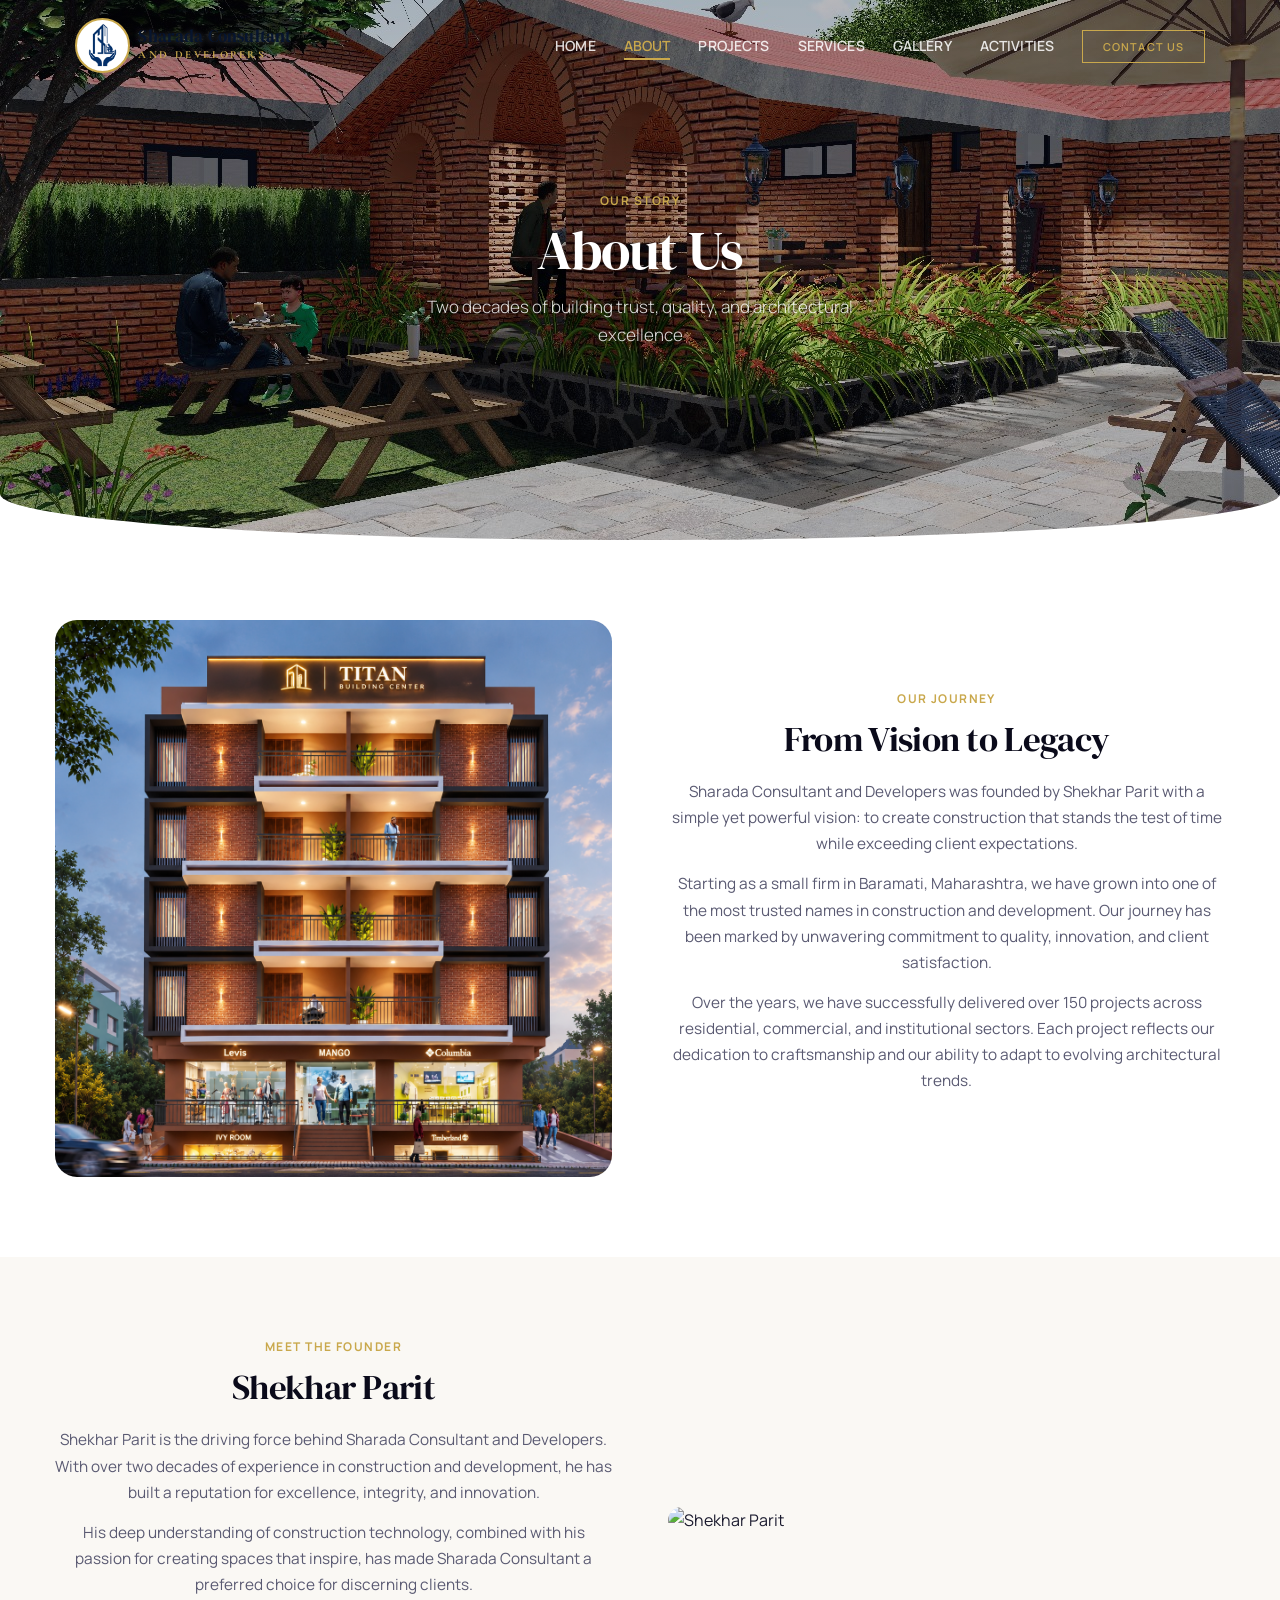
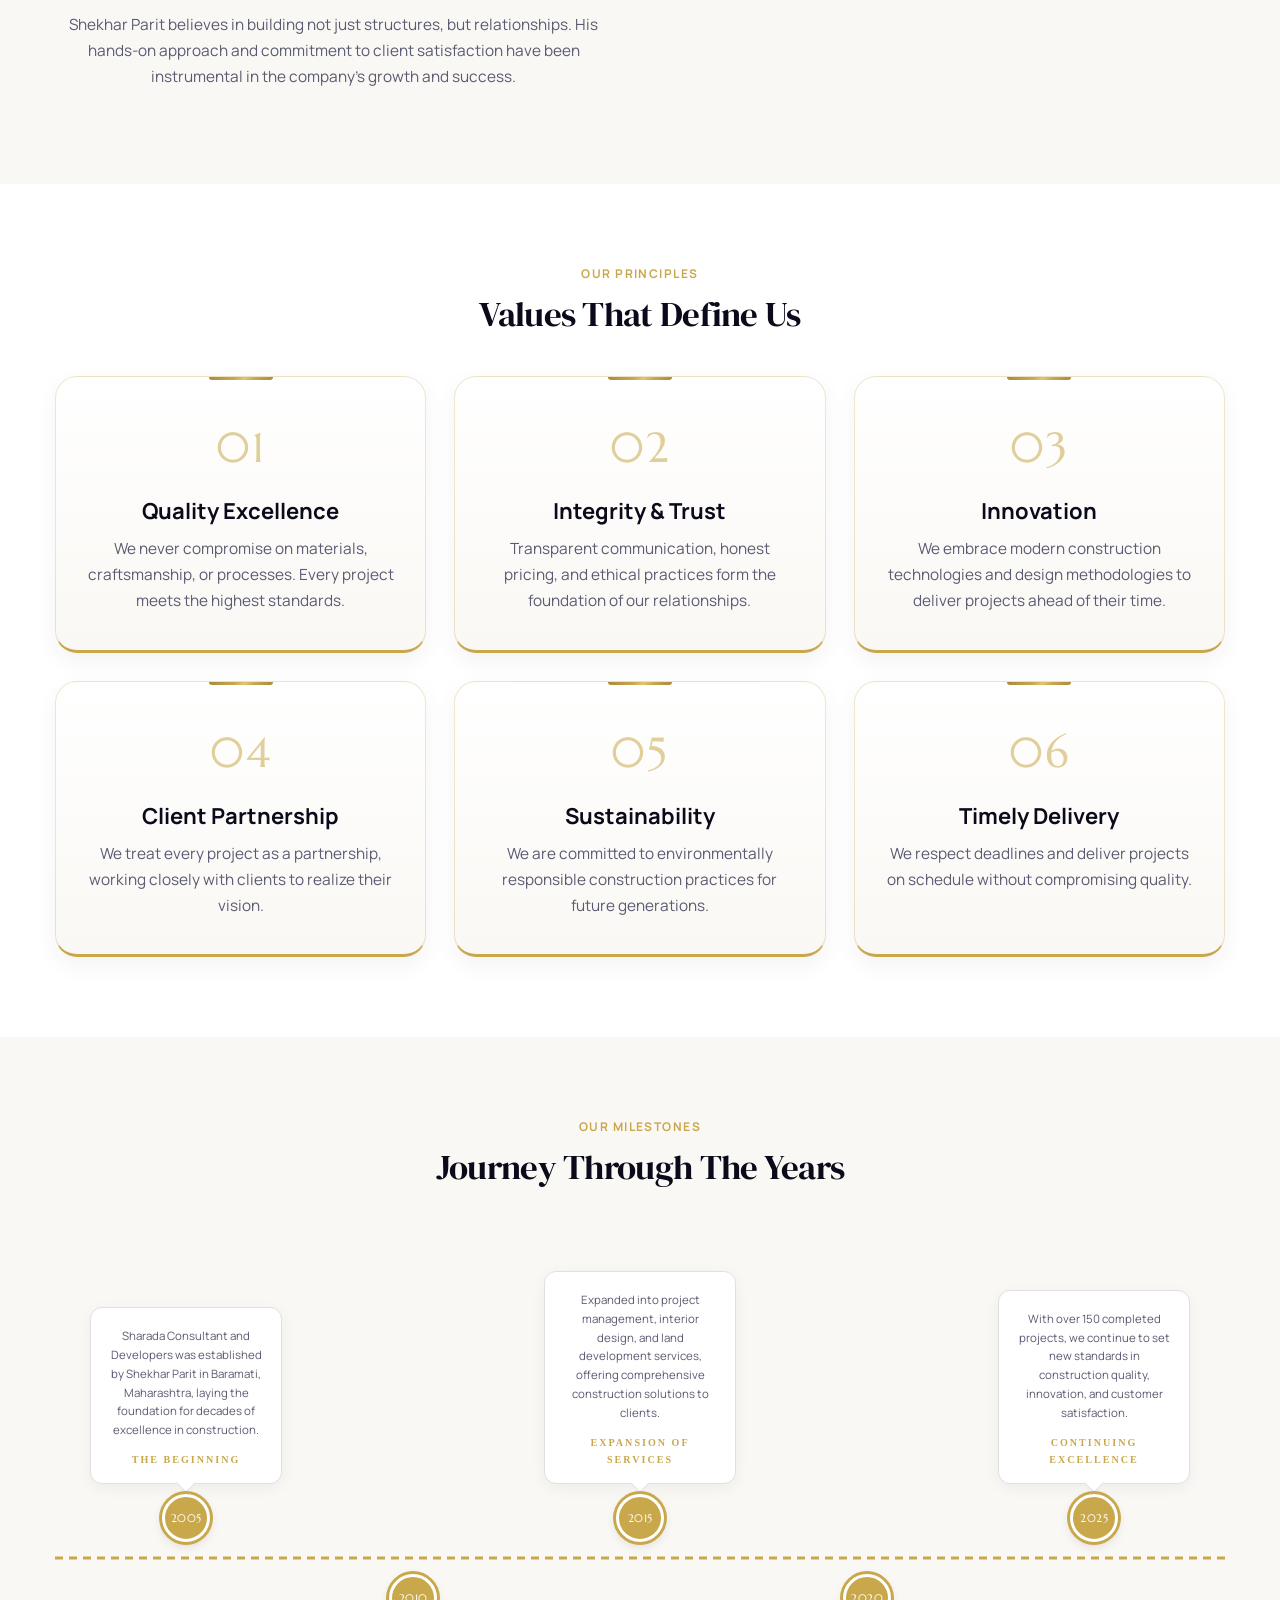
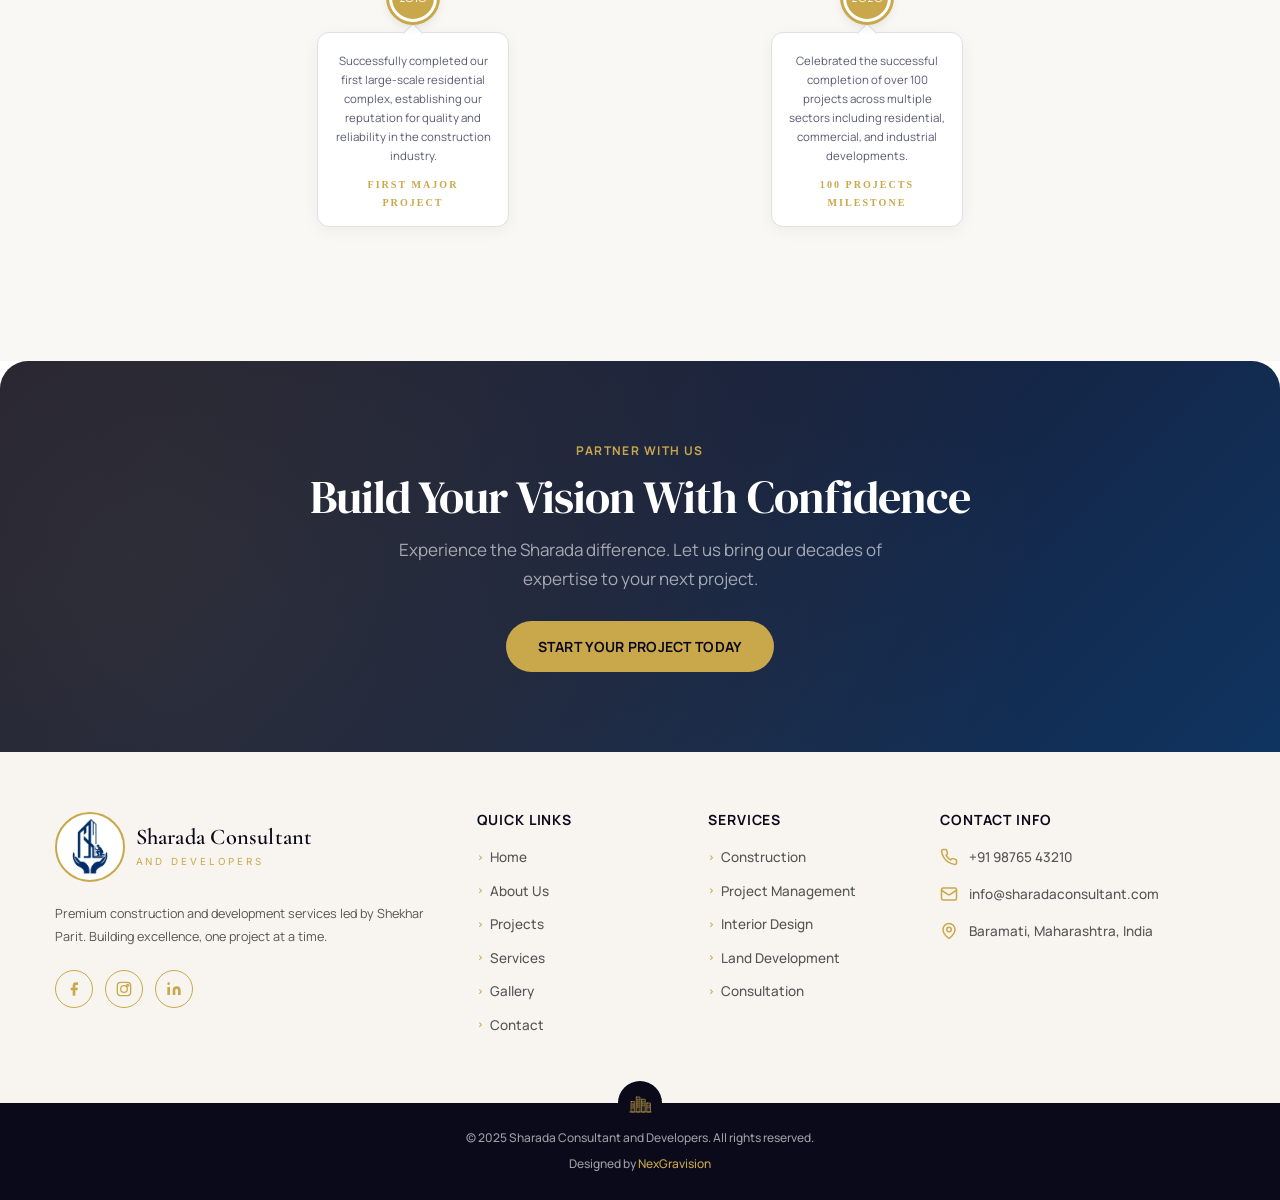
==== commit c72e66e7: "Increase AND DEVELOPERS font size (0.78rem desktop, 0.62-0.65rem mobile) for visibility" ====
--- a/about.html
+++ b/about.html
@@ -5,7 +5,7 @@
   <meta name="viewport" content="width=device-width, initial-scale=1.0">
   <title>About Us | Sharada Consultant and Developers</title>
   <meta name="description" content="Learn about Shekhar Parit and Sharada Consultant and Developers - our journey, values, and commitment to building excellence.">
-  <link rel="stylesheet" href="css/style.css?v=42">
+  <link rel="stylesheet" href="css/style.css?v=43">
   <link rel="icon" href="data:;base64,=">
 </head>
 <body>
--- a/css/style.css
+++ b/css/style.css
@@ -25,7 +25,7 @@
     text-shadow: none;
   }.nav-logo-tagline {
   font-family: 'Cormorant Garamond', serif;
-  font-size: 0.68rem;
+  font-size: 0.78rem;
   font-weight: 700;
   letter-spacing: 0.22em;
   text-transform: uppercase;
@@ -40,7 +40,7 @@
     color: #C9A84E;
     font-weight: 700;
     text-shadow: none;
-  }.nav-links {  display: none;  align-items: center;  gap: 2rem;  list-style: none;  flex-shrink: 0;}@media (min-width: 1024px) {  .nav-links {    display: flex;  }}.nav-links a {  font-size: 0.82rem;  font-weight: 500;  letter-spacing: 0.06em;  text-transform: uppercase;  position: relative;  padding: 0.25rem 0;  transition: color 0.3s;  white-space: nowrap;}.header.transparent .nav-links a {  color: rgba(255, 255, 255, 0.85);}.header.scrolled .nav-links a {  color: var(--text-primary);}.nav-links a::after {  content: '';  position: absolute;  bottom: -2px;  left: 0;  width: 0;  height: 2px;  background: var(--rich-gold);  transition: width 0.4s;}.nav-links a:hover,.nav-links a.active {  color: var(--rich-gold) !important;}.nav-links a:hover::after,.nav-links a.active::after {  width: 100%;}.nav-cta {  padding: 8px 20px !important;  border: 1.5px solid var(--rich-gold) !important;  color: var(--rich-gold) !important;  font-size: 0.78rem !important;  letter-spacing: 0.1em !important;}.header.scrolled .nav-cta {  background: var(--rich-gold) !important;  color: #fff !important;}.nav-cta::after {  display: none !important;}.nav-cta:hover {  background: var(--rich-gold) !important;  color: #fff !important;}.header.scrolled .nav-cta:hover {  background: var(--gold-dark) !important;}.hamburger {  display: flex;  flex-direction: column;  gap: 6px;  cursor: pointer;  z-index: 1001;  touch-action: manipulation;  background: none;  border: none;  padding: 10px;  min-width: 44px;  min-height: 44px;  align-items: center;  justify-content: center;}@media (min-width: 1024px) {  .hamburger {    display: none;  }}.hamburger span {  width: 28px;  height: 2px;  transition: all 0.3s;  display: block;}.header.transparent .hamburger span {  background: #fff;}.header.scrolled .hamburger span {  background: var(--deep-navy);}.hamburger.active span:nth-child(1) {  transform: rotate(45deg) translate(5px, 6px);}.hamburger.active span:nth-child(2) {  opacity: 0;}.hamburger.active span:nth-child(3) {  transform: rotate(-45deg) translate(5px, -6px);}/* ===== MOBILE MENU - base (hidden on desktop, panel styled in mobile query) ===== */.mobile-menu {  display: none;}.mobile-menu a {  touch-action: manipulation;}@media (min-width: 1024px) {  .mobile-menu {    display: none !important;  }}.mobile-menu-close {  position: absolute;  touch-action: manipulation;  top: 12px;  right: 15px;  width: 44px;  height: 44px;  display: flex;  align-items: center;  justify-content: center;  background: transparent;  border: 1.5px solid rgba(201, 168, 76, 0.5);  border-radius: 50%;  color: var(--rich-gold);  font-size: 1.6rem;  line-height: 1;  cursor: pointer;  transition: all 0.3s;  z-index: 2001;  font-family: 'Inter', sans-serif;}.mobile-menu-close:hover {  background: var(--rich-gold);  color: #0a0a1a;  transform: scale(1.05);}/* ===== HERO SLIDER ===== */.hero-slider {  position: relative;  height: 100vh;  height: 100svh;  min-height: 560px;  overflow: hidden;  border-radius: 0 0 50% 50% / 0 0 36px 36px;}@media (min-width: 768px) {  .hero-slider {    min-height: 640px;    border-radius: 0 0 50% 50% / 0 0 56px 56px;  }}@media (min-width: 1024px) {  .hero-slider {    min-height: 700px;  }}.hero-slide {  position: absolute;  inset: 0;  opacity: 0;  transform: translateX(100%);  transition: transform 1.8s cubic-bezier(0.65, 0, 0.35, 1), opacity 0.8s ease;  z-index: 0;  overflow: hidden;}.hero-slide.active {  opacity: 1;  transform: translateX(0);  z-index: 2;}.hero-slide.exit {  opacity: 1;  transform: translateX(-100%);  z-index: 1;}.hero-slide-bg {  width: 100%;  height: 100%;  object-fit: cover;  filter: none;}.hero-video-wrap {  position: absolute;  inset: 0;  width: 100%;  height: 100%;  z-index: 3;  overflow: hidden;  pointer-events: none;  background: #0a0a1a;}.hero-video {  position: absolute;  inset: 0;  width: 100%;  height: 100%;  min-width: 100%;  min-height: 100%;  object-fit: cover;  object-position: center center;  filter: none;  background: #0a0a1a;}.hero-slide.active .hero-slide-bg {  animation: heroKenBurns 7s ease-in-out infinite alternate;}@keyframes heroKenBurns {  from {    transform: scale(1) translate(0, 0);  }  to {    transform: scale(1.12) translate(-1.5%, 1%);  }}@media (prefers-reduced-motion: reduce) {  .hero-slide {    transition: opacity 0.8s ease;    transform: none;  }  .hero-slide.active .hero-slide-bg {    animation: none;  }}.hero-overlay {  position: absolute;  inset: 0;  z-index: 4;  display: flex;  align-items: center;  justify-content: flex-start;  text-align: left;  padding: calc(var(--header-height) + 20px) 20px 110px calc(5% + 20px);  background: transparent;  overflow: hidden;  max-width: 100%;  box-sizing: border-box;}.hero-content {  width: 100%;  max-width: 640px;  min-width: 0;  margin-left: 0;  margin-right: auto;  text-align: left;  align-self: center;  overflow-wrap: break-word;}.hero-badge {  display: inline-block;  max-width: 100%;  padding: 8px 16px;  border: 1px solid rgba(201, 168, 76, 0.55);  border-radius: var(--radius-pill);  color: var(--gold-light);  font-family: 'Cormorant Garamond', serif;  font-size: 0.68rem;  letter-spacing: 0.16em;  line-height: 1.6;  text-transform: uppercase;  margin-bottom: 1.25rem;  background: rgba(10, 10, 26, 0.35);  backdrop-filter: blur(12px);}@media (min-width: 768px) {  .hero-badge {    font-size: 0.8rem;    letter-spacing: 0.28em;    margin-bottom: 1.5rem;  }}.hero-content h1 {  --hero-title-color: #101010;  --hero-accent-color: #111111;  font-family: 'Cormorant Garamond', 'Marcellus', serif;  font-size: clamp(1.5rem, 6vw, 2rem);  color: var(--hero-title-color);  font-weight: 500;  line-height: 1.22;  letter-spacing: 0.01em;  margin-bottom: 1.25rem;  text-align: left;  max-width: 100%;  overflow-wrap: break-word;  text-shadow: 0 1px 14px rgba(255, 255, 255, 0.65), 0 0 2px rgba(255, 255, 255, 0.45);}@media (min-width: 768px) {  .hero-content h1 {    font-size: clamp(2rem, 4.2vw, 3.2rem);    margin-bottom: 1.5rem;  }}.hero-content h1 .gold {  color: #111111;  font-style: italic;  font-weight: 600;}.hero-content h1 .line {  display: block;  text-align: left;}.hero-content h1 .line-1 {  font-size: 1.12em;  font-weight: 600;  color: #0d0d0d;  line-height: 1.15;}.hero-content h1 .into {  display: block;  font-size: 0.42em;  font-weight: 400;  letter-spacing: 0.06em;  line-height: 1.3;  color: #111111;  margin: 0.65em 0 0.7em;}.hero-content h1 .line-3 {  font-size: 1em;  font-weight: 500;  color: #111111;  line-height: 1.2;}.hero-line {  display: none;}.hero-desc {  font-size: 1.05rem;  color: rgba(255, 255, 255, 0.9);  max-width: 520px;  line-height: 1.8;  font-weight: 300;  text-shadow: 0 1px 12px rgba(0, 0, 0, 0.6);}.hero-buttons {  position: absolute;  bottom: 36px;  left: 50%;  transform: translateX(-50%);  display: flex;  flex-direction: column;  gap: 0.75rem;  margin-top: 0;  width: max-content;  max-width: calc(100% - 40px);  z-index: 5;}.hero-buttons .btn {  width: auto;  max-width: 100%;  text-align: center;  margin: 0 auto;}@media (min-width: 768px) {  .hero-buttons {    position: absolute;    bottom: 36px;    left: 50%;    transform: translateX(-50%);    flex-direction: row;    gap: 1rem;    margin-top: 0;    flex-wrap: wrap;    width: max-content;    max-width: calc(100% - 40px);    justify-content: center;  }  .hero-buttons .btn {    width: auto;    margin: 0 auto;  }}.hero-progress {  position: absolute;  top: 0;  left: 0;  right: 0;  height: 3px;  background: rgba(255, 255, 255, 0.1);  z-index: 10;}.hero-progress-bar {  height: 100%;  background: var(--rich-gold);  width: 0%;  transition: width 0.3s;}.hero-pagination {  position: absolute;  bottom: 40px;  left: 50%;  transform: translateX(-50%);  z-index: 10;  display: flex;  gap: 12px;}.hero-dot {  width: 12px;  height: 12px;  border-radius: 50%;  background: rgba(255, 255, 255, 0.3);  border: none;  cursor: pointer;  transition: all 0.3s;  padding: 0;}.hero-dot.active {  background: var(--rich-gold);  transform: scale(1.3);}.hero-scroll {  position: absolute;  bottom: 2rem;  right: 3%;  z-index: 10;  display: flex;  flex-direction: column;  align-items: center;  gap: 0.5rem;  color: rgba(255, 255, 255, 0.4);  font-size: 0.65rem;  letter-spacing: 0.2em;  text-transform: uppercase;  text-decoration: none;  writing-mode: vertical-rl;  animation: scrollBounce 2s infinite;}@keyframes scrollBounce {  0%, 100% { transform: translateY(0); }  50% { transform: translateY(8px); }}/* ===== BUTTONS ===== */.btn {  display: inline-flex;  align-items: center;  gap: 0.5rem;  padding: 14px 32px;  font-family: 'Inter', sans-serif;  font-size: 0.82rem;  font-weight: 600;  letter-spacing: 0.1em;  text-transform: uppercase;  border: none;  cursor: pointer;  transition: all 0.4s;  text-decoration: none;}.btn-primary {  background: var(--rich-gold);  color: var(--deep-navy);}.btn-primary:hover {  background: var(--gold-light);  transform: translateY(-2px);  box-shadow: 0 10px 30px rgba(201, 168, 76, 0.3);}.btn-outline {  background: transparent;  color: #fff;  border: 1.5px solid rgba(255, 255, 255, 0.4);}.btn-outline:hover {  border-color: var(--rich-gold);  color: var(--rich-gold);}.btn-outline-dark {  background: transparent;  color: var(--deep-navy);  border: 1.5px solid var(--deep-navy);}.btn-outline-dark:hover {  background: linear-gradient(135deg, #dfc574 0%, #c9a84c 60%, #b8943f 100%);  border-color: #c9a84c;  color: #0a0a1a;}/* Every button sitewide: pressed/clicked = gold gradient + dark text, never black */.btn:active,.nav-cta:active,.filter-btn:active,.video-play-btn:active {  background: linear-gradient(135deg, #dfc574 0%, #c9a84c 60%, #b8943f 100%) !important;  border-color: #c9a84c !important;  color: #0a0a1a !important;}/* ===== COUNTER SECTION ===== */.counter-section {  padding: 0 0 48px;  background: transparent;  border-bottom: none;  position: relative;  z-index: 3;  margin-top: -56px;}.counter-grid {  display: grid;  grid-template-columns: repeat(2, 1fr);  gap: 1rem;  background: #fff;  border-radius: var(--radius-lg);  box-shadow: var(--shadow-premium);  border: 1px solid rgba(201, 168, 76, 0.22);  border-top: 4px solid transparent;  border-top-color: var(--rich-gold);  padding: 1.75rem 1rem;}@media (min-width: 1024px) {  .counter-section {    padding: 0 0 60px;  }  .counter-grid {    grid-template-columns: repeat(4, 1fr);    gap: 2rem;    padding: 2rem;  }}.counter-item {  text-align: center;  padding: 1rem;  position: relative;}.counter-item:not(:last-child)::after {  content: '';  position: absolute;  right: 0.5rem;  top: 50%;  transform: translateY(-50%);  width: 1px;  height: 40px;  background: var(--border-color);}.counter-num {  font-family: 'Marcellus', serif;  font-size: clamp(2rem, 4vw, 3rem);  font-weight: 400;  letter-spacing: 0.02em;  color: var(--rich-gold);  line-height: 1;  display: inline;  margin-right: 0.5rem;}/* Remove separate counter-plus - use suffix from counter-num instead */.counter-plus {  display: none;}.counter-label {  font-size: 0.85rem;  color: var(--text-secondary);  margin-top: 0.5rem;  line-height: 1.4;}.counter-label span {  display: block;  font-weight: 600;  color: var(--text-primary);  text-transform: uppercase;  letter-spacing: 0.05em;}/* ===== VISION / MISSION SECTION ===== */.vision-section,.mission-section {  padding: 56px 0;}@media (min-width: 1024px) {  .vision-section,  .mission-section {    padding: 100px 0;  }}.vision-section {  background: var(--bg-cream);}.mission-section {  background: #fff;}.vision-grid,.mission-grid {  display: grid;  grid-template-columns: 1fr;  gap: 2.5rem;  align-items: center;}.vision-img,.mission-img {  position: relative;}.vision-img img,.mission-img img {  width: 100%;  height: 340px;  object-fit: cover;  border-radius: 0;}.vision-img::after,.mission-img::after {  display: none;}@media (min-width: 768px) {  .vision-img img,  .mission-img img {    height: 400px;  }}@media (min-width: 1024px) {  .vision-grid,  .mission-grid {    grid-template-columns: 1fr 1fr;    gap: 5rem;  }  .vision-img img,  .mission-img img {    height: 520px;  }}.vision-content,.mission-content {  max-width: 500px;}.vision-content .section-title,.mission-content .section-title {  font-size: clamp(1.8rem, 3.5vw, 2.5rem);}.vision-content p,.mission-content p {  font-size: 1rem;  color: var(--text-secondary);  line-height: 1.9;  margin-bottom: 1rem;}.vision-content a,.mission-content a {  color: var(--rich-gold);  font-weight: 600;  border-bottom: 1px solid var(--rich-gold);  transition: all 0.3s;}.vision-content a:hover,.mission-content a:hover {  color: var(--gold-dark);  border-color: var(--gold-dark);}/* ===== PROJECTS SECTION ===== */.projects-section {  padding: 56px 0;  background: var(--bg-cream);}@media (min-width: 1024px) {  .projects-section {    padding: 100px 0;  }}.section-header {  text-align: center;  margin-bottom: 3rem;}.section-header .section-title {  max-width: 700px;  margin: 0 auto 1rem;}.section-header p {  max-width: 800px;  margin: 0 auto;  font-size: 0.95rem;  color: var(--text-secondary);  line-height: 1.8;}.projects-grid {  display: grid;  grid-template-columns: 1fr;  gap: 1.5rem;  margin-bottom: 2.5rem;}.project-card {  position: relative;  background: #fff;  transition: all 0.5s;  border-radius: var(--radius-lg);  overflow: hidden;  box-shadow: var(--shadow-card);  border: 1px solid rgba(201, 168, 76, 0.16);}@media (min-width: 640px) {  .projects-grid {    grid-template-columns: repeat(2, 1fr);  }}@media (min-width: 1024px) {  .projects-grid {    grid-template-columns: repeat(3, 1fr);    gap: 2rem;    margin-bottom: 3rem;  }}.project-card:hover {  transform: translateY(-6px);  box-shadow: var(--shadow-premium);  border-color: rgba(201, 168, 76, 0.55);}.project-card-img-wrapper {  overflow: hidden;}.project-card-img {  width: 100%;  height: 360px;  object-fit: cover;  object-position: center;  transition: transform 0.6s;  filter: saturate(1.1) contrast(1.04);}.project-card:hover .project-card-img {  transform: scale(1.07);}.project-card-ribbon {  position: absolute;  bottom: auto;  top: 0;  left: 0;  padding: 6px 16px;  font-size: 0.7rem;  font-weight: 700;  letter-spacing: 0.08em;  text-transform: uppercase;  color: #fff;  z-index: 2;}.project-card-ribbon.ribbon-ongoing,.project-page-tag.ribbon-ongoing,.project-card-ribbon.ribbon-completed,.project-page-tag.ribbon-completed {  display: none;}.ribbon-completed {  background: var(--accent-green);}.project-card-info {  padding: 1.25rem 1.5rem;}.projects-grid .project-card-info {  text-align: center;}.project-card-info h3 {  font-size: 1.1rem;  margin-bottom: 0.25rem;  color: var(--deep-navy);}.project-card-info h3 a {  color: var(--deep-navy);  transition: color 0.3s;}.project-card-info h3 a:hover {  color: var(--rich-gold);}.project-card-info span {  font-size: 0.82rem;  color: var(--text-secondary);}.view-all-btn {  text-align: center;}
+  }.nav-links {  display: none;  align-items: center;  gap: 2rem;  list-style: none;  flex-shrink: 0;}@media (min-width: 1024px) {  .nav-links {    display: flex;  }}.nav-links a {  font-size: 0.82rem;  font-weight: 500;  letter-spacing: 0.06em;  text-transform: uppercase;  position: relative;  padding: 0.25rem 0;  transition: color 0.3s;  white-space: nowrap;}.header.transparent .nav-links a {  color: rgba(255, 255, 255, 0.85);}.header.scrolled .nav-links a {  color: var(--text-primary);}.nav-links a::after {  content: '';  position: absolute;  bottom: -2px;  left: 0;  width: 0;  height: 2px;  background: var(--rich-gold);  transition: width 0.4s;}.nav-links a:hover,.nav-links a.active {  color: var(--rich-gold) !important;}.nav-links a:hover::after,.nav-links a.active::after {  width: 100%;}.nav-cta {  padding: 8px 20px !important;  border: 1.5px solid var(--rich-gold) !important;  color: var(--rich-gold) !important;  font-size: 0.78rem !important;  letter-spacing: 0.1em !important;}.header.scrolled .nav-cta {  background: var(--rich-gold) !important;  color: #fff !important;}.nav-cta::after {  display: none !important;}.nav-cta:hover {  background: var(--rich-gold) !important;  color: #fff !important;}.header.scrolled .nav-cta:hover {  background: var(--gold-dark) !important;}.hamburger {  display: flex;  flex-direction: column;  gap: 6px;  cursor: pointer;  z-index: 1001;  touch-action: manipulation;  background: none;  border: none;  padding: 10px;  min-width: 44px;  min-height: 44px;  align-items: center;  justify-content: center;}@media (min-width: 1024px) {  .hamburger {    display: none;  }}.hamburger span {  width: 28px;  height: 2px;  transition: all 0.3s;  display: block;}.header.transparent .hamburger span {  background: #fff;}.header.scrolled .hamburger span {  background: var(--deep-navy);}.hamburger.active span:nth-child(1) {  transform: rotate(45deg) translate(5px, 6px);}.hamburger.active span:nth-child(2) {  opacity: 0;}.hamburger.active span:nth-child(3) {  transform: rotate(-45deg) translate(5px, -6px);}/* ===== MOBILE MENU - base (hidden on desktop, panel styled in mobile query) ===== */.mobile-menu {  display: none;}.mobile-menu a {  touch-action: manipulation;}@media (min-width: 1024px) {  .mobile-menu {    display: none !important;  }}.mobile-menu-close {  position: absolute;  touch-action: manipulation;  top: 12px;  right: 15px;  width: 44px;  height: 44px;  display: flex;  align-items: center;  justify-content: center;  background: transparent;  border: 1.5px solid rgba(201, 168, 76, 0.5);  border-radius: 50%;  color: var(--rich-gold);  font-size: 1.6rem;  line-height: 1;  cursor: pointer;  transition: all 0.3s;  z-index: 2001;  font-family: 'Inter', sans-serif;}.mobile-menu-close:hover {  background: var(--rich-gold);  color: #0a0a1a;  transform: scale(1.05);}/* ===== HERO SLIDER ===== */.hero-slider {  position: relative;  height: 100vh;  height: 100svh;  min-height: 560px;  overflow: hidden;  border-radius: 0 0 50% 50% / 0 0 36px 36px;}@media (min-width: 768px) {  .hero-slider {    min-height: 640px;    border-radius: 0 0 50% 50% / 0 0 56px 56px;  }}@media (min-width: 1024px) {  .hero-slider {    min-height: 700px;  }}.hero-slide {  position: absolute;  inset: 0;  opacity: 0;  transform: translateX(100%);  transition: transform 1.8s cubic-bezier(0.65, 0, 0.35, 1), opacity 0.8s ease;  z-index: 0;  overflow: hidden;}.hero-slide.active {  opacity: 1;  transform: translateX(0);  z-index: 2;}.hero-slide.exit {  opacity: 1;  transform: translateX(-100%);  z-index: 1;}.hero-slide-bg {  width: 100%;  height: 100%;  object-fit: cover;  filter: none;}.hero-video-wrap {  position: absolute;  inset: 0;  width: 100%;  height: 100%;  z-index: 3;  overflow: hidden;  pointer-events: none;  background: #0a0a1a;}.hero-video {  position: absolute;  inset: 0;  width: 100%;  height: 100%;  min-width: 100%;  min-height: 100%;  object-fit: cover;  object-position: center center;  filter: none;  background: #0a0a1a;}.hero-slide.active .hero-slide-bg {  animation: heroKenBurns 7s ease-in-out infinite alternate;}@keyframes heroKenBurns {  from {    transform: scale(1) translate(0, 0);  }  to {    transform: scale(1.12) translate(-1.5%, 1%);  }}@media (prefers-reduced-motion: reduce) {  .hero-slide {    transition: opacity 0.8s ease;    transform: none;  }  .hero-slide.active .hero-slide-bg {    animation: none;  }}.hero-overlay {  position: absolute;  inset: 0;  z-index: 4;  display: flex;  align-items: center;  justify-content: flex-start;  text-align: left;  padding: calc(var(--header-height) + 20px) 20px 110px calc(5% + 20px);  background: transparent;  overflow: hidden;  max-width: 100%;  box-sizing: border-box;}.hero-content {  width: 100%;  max-width: 640px;  min-width: 0;  margin-left: 0;  margin-right: auto;  text-align: left;  align-self: center;  overflow-wrap: break-word;}.hero-badge {  display: inline-block;  max-width: 100%;  padding: 8px 16px;  border: 1px solid rgba(201, 168, 76, 0.55);  border-radius: var(--radius-pill);  color: var(--gold-light);  font-family: 'Cormorant Garamond', serif;  font-size: 0.78rem;  letter-spacing: 0.16em;  line-height: 1.6;  text-transform: uppercase;  margin-bottom: 1.25rem;  background: rgba(10, 10, 26, 0.35);  backdrop-filter: blur(12px);}@media (min-width: 768px) {  .hero-badge {    font-size: 0.8rem;    letter-spacing: 0.28em;    margin-bottom: 1.5rem;  }}.hero-content h1 {  --hero-title-color: #101010;  --hero-accent-color: #111111;  font-family: 'Cormorant Garamond', 'Marcellus', serif;  font-size: clamp(1.5rem, 6vw, 2rem);  color: var(--hero-title-color);  font-weight: 500;  line-height: 1.22;  letter-spacing: 0.01em;  margin-bottom: 1.25rem;  text-align: left;  max-width: 100%;  overflow-wrap: break-word;  text-shadow: 0 1px 14px rgba(255, 255, 255, 0.65), 0 0 2px rgba(255, 255, 255, 0.45);}@media (min-width: 768px) {  .hero-content h1 {    font-size: clamp(2rem, 4.2vw, 3.2rem);    margin-bottom: 1.5rem;  }}.hero-content h1 .gold {  color: #111111;  font-style: italic;  font-weight: 600;}.hero-content h1 .line {  display: block;  text-align: left;}.hero-content h1 .line-1 {  font-size: 1.12em;  font-weight: 600;  color: #0d0d0d;  line-height: 1.15;}.hero-content h1 .into {  display: block;  font-size: 0.42em;  font-weight: 400;  letter-spacing: 0.06em;  line-height: 1.3;  color: #111111;  margin: 0.65em 0 0.7em;}.hero-content h1 .line-3 {  font-size: 1em;  font-weight: 500;  color: #111111;  line-height: 1.2;}.hero-line {  display: none;}.hero-desc {  font-size: 1.05rem;  color: rgba(255, 255, 255, 0.9);  max-width: 520px;  line-height: 1.8;  font-weight: 300;  text-shadow: 0 1px 12px rgba(0, 0, 0, 0.6);}.hero-buttons {  position: absolute;  bottom: 36px;  left: 50%;  transform: translateX(-50%);  display: flex;  flex-direction: column;  gap: 0.75rem;  margin-top: 0;  width: max-content;  max-width: calc(100% - 40px);  z-index: 5;}.hero-buttons .btn {  width: auto;  max-width: 100%;  text-align: center;  margin: 0 auto;}@media (min-width: 768px) {  .hero-buttons {    position: absolute;    bottom: 36px;    left: 50%;    transform: translateX(-50%);    flex-direction: row;    gap: 1rem;    margin-top: 0;    flex-wrap: wrap;    width: max-content;    max-width: calc(100% - 40px);    justify-content: center;  }  .hero-buttons .btn {    width: auto;    margin: 0 auto;  }}.hero-progress {  position: absolute;  top: 0;  left: 0;  right: 0;  height: 3px;  background: rgba(255, 255, 255, 0.1);  z-index: 10;}.hero-progress-bar {  height: 100%;  background: var(--rich-gold);  width: 0%;  transition: width 0.3s;}.hero-pagination {  position: absolute;  bottom: 40px;  left: 50%;  transform: translateX(-50%);  z-index: 10;  display: flex;  gap: 12px;}.hero-dot {  width: 12px;  height: 12px;  border-radius: 50%;  background: rgba(255, 255, 255, 0.3);  border: none;  cursor: pointer;  transition: all 0.3s;  padding: 0;}.hero-dot.active {  background: var(--rich-gold);  transform: scale(1.3);}.hero-scroll {  position: absolute;  bottom: 2rem;  right: 3%;  z-index: 10;  display: flex;  flex-direction: column;  align-items: center;  gap: 0.5rem;  color: rgba(255, 255, 255, 0.4);  font-size: 0.65rem;  letter-spacing: 0.2em;  text-transform: uppercase;  text-decoration: none;  writing-mode: vertical-rl;  animation: scrollBounce 2s infinite;}@keyframes scrollBounce {  0%, 100% { transform: translateY(0); }  50% { transform: translateY(8px); }}/* ===== BUTTONS ===== */.btn {  display: inline-flex;  align-items: center;  gap: 0.5rem;  padding: 14px 32px;  font-family: 'Inter', sans-serif;  font-size: 0.82rem;  font-weight: 600;  letter-spacing: 0.1em;  text-transform: uppercase;  border: none;  cursor: pointer;  transition: all 0.4s;  text-decoration: none;}.btn-primary {  background: var(--rich-gold);  color: var(--deep-navy);}.btn-primary:hover {  background: var(--gold-light);  transform: translateY(-2px);  box-shadow: 0 10px 30px rgba(201, 168, 76, 0.3);}.btn-outline {  background: transparent;  color: #fff;  border: 1.5px solid rgba(255, 255, 255, 0.4);}.btn-outline:hover {  border-color: var(--rich-gold);  color: var(--rich-gold);}.btn-outline-dark {  background: transparent;  color: var(--deep-navy);  border: 1.5px solid var(--deep-navy);}.btn-outline-dark:hover {  background: linear-gradient(135deg, #dfc574 0%, #c9a84c 60%, #b8943f 100%);  border-color: #c9a84c;  color: #0a0a1a;}/* Every button sitewide: pressed/clicked = gold gradient + dark text, never black */.btn:active,.nav-cta:active,.filter-btn:active,.video-play-btn:active {  background: linear-gradient(135deg, #dfc574 0%, #c9a84c 60%, #b8943f 100%) !important;  border-color: #c9a84c !important;  color: #0a0a1a !important;}/* ===== COUNTER SECTION ===== */.counter-section {  padding: 0 0 48px;  background: transparent;  border-bottom: none;  position: relative;  z-index: 3;  margin-top: -56px;}.counter-grid {  display: grid;  grid-template-columns: repeat(2, 1fr);  gap: 1rem;  background: #fff;  border-radius: var(--radius-lg);  box-shadow: var(--shadow-premium);  border: 1px solid rgba(201, 168, 76, 0.22);  border-top: 4px solid transparent;  border-top-color: var(--rich-gold);  padding: 1.75rem 1rem;}@media (min-width: 1024px) {  .counter-section {    padding: 0 0 60px;  }  .counter-grid {    grid-template-columns: repeat(4, 1fr);    gap: 2rem;    padding: 2rem;  }}.counter-item {  text-align: center;  padding: 1rem;  position: relative;}.counter-item:not(:last-child)::after {  content: '';  position: absolute;  right: 0.5rem;  top: 50%;  transform: translateY(-50%);  width: 1px;  height: 40px;  background: var(--border-color);}.counter-num {  font-family: 'Marcellus', serif;  font-size: clamp(2rem, 4vw, 3rem);  font-weight: 400;  letter-spacing: 0.02em;  color: var(--rich-gold);  line-height: 1;  display: inline;  margin-right: 0.5rem;}/* Remove separate counter-plus - use suffix from counter-num instead */.counter-plus {  display: none;}.counter-label {  font-size: 0.85rem;  color: var(--text-secondary);  margin-top: 0.5rem;  line-height: 1.4;}.counter-label span {  display: block;  font-weight: 600;  color: var(--text-primary);  text-transform: uppercase;  letter-spacing: 0.05em;}/* ===== VISION / MISSION SECTION ===== */.vision-section,.mission-section {  padding: 56px 0;}@media (min-width: 1024px) {  .vision-section,  .mission-section {    padding: 100px 0;  }}.vision-section {  background: var(--bg-cream);}.mission-section {  background: #fff;}.vision-grid,.mission-grid {  display: grid;  grid-template-columns: 1fr;  gap: 2.5rem;  align-items: center;}.vision-img,.mission-img {  position: relative;}.vision-img img,.mission-img img {  width: 100%;  height: 340px;  object-fit: cover;  border-radius: 0;}.vision-img::after,.mission-img::after {  display: none;}@media (min-width: 768px) {  .vision-img img,  .mission-img img {    height: 400px;  }}@media (min-width: 1024px) {  .vision-grid,  .mission-grid {    grid-template-columns: 1fr 1fr;    gap: 5rem;  }  .vision-img img,  .mission-img img {    height: 520px;  }}.vision-content,.mission-content {  max-width: 500px;}.vision-content .section-title,.mission-content .section-title {  font-size: clamp(1.8rem, 3.5vw, 2.5rem);}.vision-content p,.mission-content p {  font-size: 1rem;  color: var(--text-secondary);  line-height: 1.9;  margin-bottom: 1rem;}.vision-content a,.mission-content a {  color: var(--rich-gold);  font-weight: 600;  border-bottom: 1px solid var(--rich-gold);  transition: all 0.3s;}.vision-content a:hover,.mission-content a:hover {  color: var(--gold-dark);  border-color: var(--gold-dark);}/* ===== PROJECTS SECTION ===== */.projects-section {  padding: 56px 0;  background: var(--bg-cream);}@media (min-width: 1024px) {  .projects-section {    padding: 100px 0;  }}.section-header {  text-align: center;  margin-bottom: 3rem;}.section-header .section-title {  max-width: 700px;  margin: 0 auto 1rem;}.section-header p {  max-width: 800px;  margin: 0 auto;  font-size: 0.95rem;  color: var(--text-secondary);  line-height: 1.8;}.projects-grid {  display: grid;  grid-template-columns: 1fr;  gap: 1.5rem;  margin-bottom: 2.5rem;}.project-card {  position: relative;  background: #fff;  transition: all 0.5s;  border-radius: var(--radius-lg);  overflow: hidden;  box-shadow: var(--shadow-card);  border: 1px solid rgba(201, 168, 76, 0.16);}@media (min-width: 640px) {  .projects-grid {    grid-template-columns: repeat(2, 1fr);  }}@media (min-width: 1024px) {  .projects-grid {    grid-template-columns: repeat(3, 1fr);    gap: 2rem;    margin-bottom: 3rem;  }}.project-card:hover {  transform: translateY(-6px);  box-shadow: var(--shadow-premium);  border-color: rgba(201, 168, 76, 0.55);}.project-card-img-wrapper {  overflow: hidden;}.project-card-img {  width: 100%;  height: 360px;  object-fit: cover;  object-position: center;  transition: transform 0.6s;  filter: saturate(1.1) contrast(1.04);}.project-card:hover .project-card-img {  transform: scale(1.07);}.project-card-ribbon {  position: absolute;  bottom: auto;  top: 0;  left: 0;  padding: 6px 16px;  font-size: 0.7rem;  font-weight: 700;  letter-spacing: 0.08em;  text-transform: uppercase;  color: #fff;  z-index: 2;}.project-card-ribbon.ribbon-ongoing,.project-page-tag.ribbon-ongoing,.project-card-ribbon.ribbon-completed,.project-page-tag.ribbon-completed {  display: none;}.ribbon-completed {  background: var(--accent-green);}.project-card-info {  padding: 1.25rem 1.5rem;}.projects-grid .project-card-info {  text-align: center;}.project-card-info h3 {  font-size: 1.1rem;  margin-bottom: 0.25rem;  color: var(--deep-navy);}.project-card-info h3 a {  color: var(--deep-navy);  transition: color 0.3s;}.project-card-info h3 a:hover {  color: var(--rich-gold);}.project-card-info span {  font-size: 0.82rem;  color: var(--text-secondary);}.view-all-btn {  text-align: center;}
 /* Project cards: center Titan Apartment text (mobile + desktop) */
 .project-card-info,
 .project-page-info,
@@ -75,7 +75,10 @@
 }
 .about-content p {
   text-align: center;
-}.about-features {  display: grid;  grid-template-columns: 1fr;  gap: 1rem;  margin-top: 1.5rem;}@media (min-width: 640px) {  .about-features {    grid-template-columns: 1fr 1fr;    gap: 1.5rem;    margin-top: 2rem;  }}.about-feature {  padding: 1.25rem;  background: var(--bg-cream);  border-left: 3px solid var(--rich-gold);  transition: transform 0.3s, box-shadow 0.3s;}.about-feature:hover {  transform: translateY(-3px);  box-shadow: 0 10px 30px rgba(0, 0, 0, 0.06);}.about-feature h4 {  font-family: 'Inter', sans-serif;  font-size: 0.9rem;  font-weight: 600;  margin-bottom: 0.25rem;  color: var(--deep-navy);}.about-feature p {  font-size: 0.82rem;  color: var(--text-secondary);  margin-bottom: 0;}.values-grid {  display: grid;  grid-template-columns: 1fr;  gap: 1.25rem;}@media (min-width: 640px) {  .values-grid {    grid-template-columns: repeat(2, 1fr);  }}@media (min-width: 1024px) {  .values-grid {    grid-template-columns: repeat(3, 1fr);    gap: 2rem;  }}.value-card {  padding: 1.75rem 1.25rem;  background: linear-gradient(180deg, #ffffff 0%, var(--bg-cream) 100%);  text-align: center;  transition: all 0.4s;  border: 1px solid rgba(201, 168, 76, 0.28);  border-bottom: 3px solid var(--rich-gold);  border-radius: var(--radius-lg);  box-shadow: 0 8px 24px rgba(10, 10, 26, 0.05);  position: relative;  overflow: hidden;}@media (min-width: 1024px) {  .value-card {    padding: 2.5rem 2rem;  }}.value-card:hover {  border-color: rgba(201, 168, 76, 0.55);  border-bottom-color: var(--gold-dark);  transform: translateY(-6px);  box-shadow: var(--shadow-premium);}.value-card::before {  content: '';  position: absolute;  top: 0;  left: 50%;  transform: translateX(-50%);  width: 64px;  height: 3px;  background: var(--gold-gradient);  border-radius: 0 0 4px 4px;}.value-num {  font-family: 'Marcellus', serif;  font-size: 3rem;  font-weight: 400;  letter-spacing: 0.04em;  color: var(--rich-gold);  opacity: 0.55;  margin-bottom: 1rem;}.value-card h3 {  font-size: 1.15rem;  margin-bottom: 0.75rem;  color: var(--deep-navy);}.value-card p {  font-size: 0.9rem;  color: var(--text-secondary);  line-height: 1.7;}/* Timeline: vertical on mobile, horizontal on desktop */.timeline-horizontal {  padding: 1rem 0 1.5rem;  overflow: visible;}.tl-track {  min-width: 0;  position: relative;  padding: 0 0 0 14px;}.tl-track-line {  position: absolute;  top: 8px;  bottom: 8px;  left: 36px;  width: 3px;  background: repeating-linear-gradient(    180deg,    var(--rich-gold) 0,    var(--rich-gold) 8px,    transparent 8px,    transparent 14px  );  z-index: 1;}.tl-items {  position: relative;  display: flex;  flex-direction: column;  justify-content: flex-start;  align-items: stretch;  gap: 1.5rem;  min-height: 0;  z-index: 2;}.tl-card {  position: relative;  flex: none;  display: grid;  grid-template-columns: 48px 1fr;  grid-template-rows: none;  gap: 0 1rem;  align-items: start;  min-width: 0;  padding: 0;}.tl-card.top .tl-card-box,.tl-card.bottom .tl-card-box {  grid-row: 1;  grid-column: 2;  align-self: start;  justify-self: stretch;  margin: 0;  text-align: left;  max-width: none;}.tl-card.top .tl-year-badge,.tl-card.bottom .tl-year-badge {  grid-row: 1;  grid-column: 1;  align-self: start;  justify-self: start;  margin: 0;}.tl-card-box::after {  display: none;}@media (min-width: 1024px) {  .timeline-horizontal {    padding: 3rem 0 2.5rem;    overflow-x: auto;    overflow-y: visible;    -webkit-overflow-scrolling: touch;  }  .tl-track {    min-width: 1100px;    padding: 0 2rem;  }  .tl-track-line {    top: 50%;    bottom: auto;    left: 0;    right: 0;    width: auto;    height: 3px;    background: repeating-linear-gradient(      90deg,      var(--rich-gold) 0,      var(--rich-gold) 8px,      transparent 8px,      transparent 14px    );    transform: translateY(-50%);  }  .tl-items {    flex-direction: row;    justify-content: space-between;    min-height: 540px;  }  .tl-card {    flex: 1;    display: grid;    grid-template-columns: none;    grid-template-rows: minmax(0, 1fr) minmax(0, 1fr);    gap: 0;    min-width: 200px;    padding: 0 0.5rem;  }  .tl-card.top .tl-card-box {    grid-row: 1;    grid-column: 1;    align-self: end;    justify-self: center;    margin-bottom: 74px;    text-align: center;    max-width: 220px;  }  .tl-card.top .tl-year-badge {    grid-row: 1;    grid-column: 1;    align-self: end;    justify-self: center;    margin-bottom: 16px;  }  .tl-card.bottom .tl-year-badge {    grid-row: 2;    grid-column: 1;    align-self: start;    justify-self: center;    margin-top: 16px;  }  .tl-card.bottom .tl-card-box {    grid-row: 2;    grid-column: 1;    align-self: start;    justify-self: center;    margin-top: 74px;    text-align: center;    max-width: 220px;  }  .tl-card-box::after {    display: block;  }}.tl-card-box {  background: #fff;  border: 1px solid #e0e0e0;  border-radius: 12px;  padding: 1.35rem 1.2rem 1.1rem;  text-align: center;  max-width: 220px;  width: 100%;  position: relative;  box-shadow: 0 4px 15px rgba(0, 0, 0, 0.05);  transition: transform 0.3s ease, box-shadow 0.3s ease, border-color 0.3s ease;}.tl-card.top:hover .tl-card-box {  transform: translateY(-4px);  box-shadow: 0 8px 25px rgba(0, 0, 0, 0.1);  border-color: var(--rich-gold);}.tl-card.bottom:hover .tl-card-box {  transform: translateY(4px);  box-shadow: 0 8px 25px rgba(0, 0, 0, 0.1);  border-color: var(--rich-gold);}.tl-card-box p {  font-size: 0.82rem;  color: var(--text-secondary);  line-height: 1.65;  margin-bottom: 0.75rem;}.tl-card-label {  display: block;  font-family: 'Cinzel', serif;  font-size: 0.72rem;  font-weight: 600;  color: var(--rich-gold);  letter-spacing: 2px;  text-transform: uppercase;}/* Card pointer arrows */.tl-card-arrow {  display: none;}.tl-card-box::after {  content: '';  position: absolute;  left: 50%;  width: 14px;  height: 14px;  background: #fff;  transition: border-color 0.3s ease;  z-index: 2;}/* Top card arrow points down toward its year circle */.tl-card.top .tl-card-box::after {  bottom: -7px;  transform: translateX(-50%) rotate(45deg);  border-right: 1px solid #e0e0e0;  border-bottom: 1px solid #e0e0e0;}.tl-card.top:hover .tl-card-box::after {  border-right-color: var(--rich-gold);  border-bottom-color: var(--rich-gold);}/* Bottom card arrow points up toward its year circle */.tl-card.bottom .tl-card-box::after {  top: -7px;  transform: translateX(-50%) rotate(45deg);  border-left: 1px solid #e0e0e0;  border-top: 1px solid #e0e0e0;}.tl-card.bottom:hover .tl-card-box::after {  border-left-color: var(--rich-gold);  border-top-color: var(--rich-gold);}/* Year badge circles */.tl-year-badge {  width: 48px;  height: 48px;  background: var(--rich-gold);  border-radius: 50%;  display: flex;  align-items: center;  justify-content: center;  border: 3px solid #fff;  box-shadow: 0 0 0 3px var(--rich-gold), 0 4px 12px rgba(0, 0, 0, 0.12);  z-index: 3;  transition: transform 0.3s ease, box-shadow 0.3s ease;  cursor: pointer;}.tl-year-badge span {  font-family: 'Marcellus', serif;  font-size: 0.8rem;  font-weight: 400;  color: #fff;  letter-spacing: 0.5px;}.tl-card:hover .tl-year-badge {  transform: scale(1.12);  box-shadow: 0 0 0 4px var(--rich-gold), 0 6px 18px rgba(184, 145, 80, 0.4);}/* Timeline scroll hint - hidden */.timeline-horizontal::after {  display: none;}/* ===== PROJECTS PAGE ===== */.filter-buttons {  display: flex;  justify-content: center;  gap: 6px;  margin: 0 auto 2.5rem;  flex-wrap: wrap;  background: #fff;  border: 1px solid rgba(201, 168, 76, 0.35);  border-radius: var(--radius-pill);  padding: 6px;  box-shadow: 0 10px 30px rgba(10, 10, 26, 0.07);  width: max-content;  max-width: 100%;}.filter-btn {  padding: 12px 30px;  font-family: 'Inter', sans-serif;  font-size: 0.78rem;  font-weight: 600;  letter-spacing: 0.12em;  text-transform: uppercase;  border: none;  border-radius: var(--radius-pill);  background: transparent;  color: var(--text-secondary);  cursor: pointer;  transition: all 0.35s cubic-bezier(0.22, 1, 0.36, 1);  position: relative;}.filter-btn:hover {  color: var(--deep-navy);  background: rgba(201, 168, 76, 0.12);}.filter-btn.active {  background: linear-gradient(135deg, #dfc574 0%, #c9a84c 60%, #b8943f 100%);  color: #0a0a1a;  box-shadow: 0 8px 20px rgba(201, 168, 76, 0.4), inset 0 0 0 1px rgba(255, 255, 255, 0.35);}.media-empty {  text-align: center;  padding: 3.5rem 1.5rem;  background: var(--bg-cream);  border: 1px solid rgba(201, 168, 76, 0.28);  border-radius: var(--radius-lg);  max-width: 560px;  margin: 0 auto 2.5rem;}.media-empty[hidden] {  display: none;}.media-empty-icon {  width: 64px;  height: 64px;  margin: 0 auto 1.25rem;  border: 1.5px solid var(--rich-gold);  border-radius: 50%;  display: flex;  align-items: center;  justify-content: center;  color: var(--rich-gold);}.media-empty-icon svg {  width: 26px;  height: 26px;}.media-empty h3 {  font-size: 1.3rem;  margin-bottom: 0.5rem;  color: var(--deep-navy);}.media-empty p {  color: var(--text-secondary);  font-size: 0.92rem;}.projects-page-grid {  display: grid;  grid-template-columns: 1fr;  gap: 1.5rem;}@media (min-width: 640px) {  .projects-page-grid {    grid-template-columns: repeat(2, 1fr);  }}@media (min-width: 1024px) {  .projects-page-grid {    grid-template-columns: repeat(3, 1fr);    gap: 2rem;  }}.project-page-card {  position: relative;  background: #fff;  transition: all 0.5s;  border: 1px solid rgba(201, 168, 76, 0.16);  border-radius: var(--radius-lg);  overflow: hidden;  opacity: 1;}.project-page-card:hover {  transform: translateY(-6px);  box-shadow: var(--shadow-premium);  border-color: rgba(201, 168, 76, 0.55);}.project-page-img-wrapper {  overflow: hidden;}.project-page-img {  width: 100%;  height: 340px;  object-fit: cover;  object-position: center;  transition: transform 0.6s;  filter: saturate(1.1) contrast(1.04);}.project-card-img,.project-page-img {  cursor: zoom-in;}.project-page-card:hover .project-page-img {  transform: scale(1.07);}.project-page-tag {  position: absolute;  top: 0;  left: 0;  padding: 6px 14px;  font-size: 0.68rem;  font-weight: 700;  letter-spacing: 0.08em;  text-transform: uppercase;  color: #fff;}.project-page-info {  padding: 1.25rem 1.5rem;}.project-page-info h3 {  font-size: 1.1rem;  margin-bottom: 0.5rem;  color: var(--deep-navy);}.project-page-info p {  font-size: 0.85rem;  color: var(--text-secondary);  line-height: 1.7;}/* ===== SERVICES PAGE ===== */.service-detail {  display: grid;  grid-template-columns: 1fr;  gap: 1.75rem;  align-items: center;  padding: 2.5rem 0;  border-bottom: 1px solid var(--border-color);}@media (min-width: 1024px) {  .service-detail {    grid-template-columns: 1fr 1fr;    gap: 4rem;    padding: 4rem 0;  }}.service-detail:last-child {  border-bottom: none;}.service-detail.reverse {  grid-template-columns: 1fr;}@media (min-width: 1024px) {  .service-detail.reverse {    grid-template-columns: 1fr 1fr;  }}.service-detail.reverse .service-detail-img {  order: 2;}.service-detail.reverse .service-detail-content {  order: 1;}.service-detail-img {  width: 100%;  height: 280px;  object-fit: cover;  border-radius: var(--radius-lg);}@media (min-width: 768px) {  .service-detail-img {    height: 320px;  }}@media (min-width: 1024px) {  .service-detail-img {    height: 560px;  }}.service-detail-content h3 {  font-size: clamp(1.5rem, 3vw, 2rem);  margin-bottom: 1rem;  color: var(--deep-navy);}.service-detail-content p {  color: var(--text-secondary);  line-height: 1.8;  margin-bottom: 1rem;}.service-list {  list-style: none;  margin-top: 1rem;}.service-list li {  padding: 0.75rem 0;  border-bottom: 1px solid var(--border-color);  font-size: 0.95rem;  color: var(--text-secondary);  display: flex;  align-items: center;  gap: 0.75rem;}.service-list li::before {  content: '';  width: 8px;  height: 8px;  background: var(--rich-gold);  clip-path: polygon(50% 0%, 100% 50%, 50% 100%, 0% 50%);  flex-shrink: 0;}/* ===== GALLERY ===== */.gallery-masonry {  columns: 2;  column-gap: 1rem;}@media (min-width: 1024px) {  .gallery-masonry {    columns: 3;    column-gap: 1.5rem;  }}.gallery-item {  break-inside: avoid;  margin-bottom: 1.5rem;  position: relative;  overflow: hidden;  cursor: pointer;}.gallery-item img {  width: 100%;  display: block;  transition: transform 0.6s;}.gallery-item:hover img {  transform: scale(1.05);}.gallery-item-overlay {  position: absolute;  inset: 0;  background: rgba(10, 10, 26, 0.7);  display: flex;  align-items: center;  justify-content: center;  opacity: 0;  transition: opacity 0.4s;}.gallery-item:hover .gallery-item-overlay {  opacity: 1;}.gallery-item-overlay span {  color: #fff;  font-size: 0.85rem;  letter-spacing: 0.1em;  text-transform: uppercase;  font-weight: 500;  text-align: center;  padding: 0 10px;}/* Lightbox */.lightbox {  position: fixed;  inset: 0;  background: rgba(0, 0, 0, 0.95);  z-index: 2000;  display: none;  align-items: center;  justify-content: center;}.lightbox.active {  display: flex;}.lightbox img {  max-width: 90vw;  max-height: 85vh;  object-fit: contain;}.lightbox-close {  position: absolute;  top: 2rem;  right: 2rem;  width: 50px;  height: 50px;  background: none;  border: 2px solid rgba(255, 255, 255, 0.3);  color: #fff;  font-size: 1.5rem;  cursor: pointer;  display: flex;  align-items: center;  justify-content: center;  transition: all 0.3s;}.lightbox-close:hover {  border-color: var(--rich-gold);  color: var(--rich-gold);}.lightbox-nav {  position: absolute;  top: 50%;  transform: translateY(-50%);  width: 50px;  height: 50px;  background: none;  border: 2px solid rgba(255, 255, 255, 0.3);  color: #fff;  font-size: 1.2rem;  cursor: pointer;  display: flex;  align-items: center;  justify-content: center;  transition: all 0.3s;}.lightbox-nav:hover {  border-color: var(--rich-gold);  color: var(--rich-gold);}.lightbox-prev { left: 2rem; }.lightbox-next { right: 2rem; }/* ===== ACTIVITIES ===== */.activities-grid,.videos-grid {  display: grid;  grid-template-columns: 1fr;  gap: 1.5rem;}.video-frame {  position: relative;  overflow: hidden;}.video-frame video {  display: block;}.video-play-btn {  position: absolute;  inset: 0;  margin: auto;  width: 76px;  height: 76px;  border-radius: 50%;  background: rgba(10, 10, 26, 0.45);  -webkit-backdrop-filter: blur(6px);  backdrop-filter: blur(6px);  border: 1.5px solid var(--rich-gold);  cursor: pointer;  display: flex;  align-items: center;  justify-content: center;  transition: all 0.3s;  padding: 0;}.video-play-btn span {  width: 0;  height: 0;  margin-left: 5px;  border-left: 18px solid var(--gold-light);  border-top: 11px solid transparent;  border-bottom: 11px solid transparent;}.video-play-btn:hover {  transform: scale(1.08);  background: rgba(10, 10, 26, 0.6);  box-shadow: 0 0 0 8px rgba(201, 168, 76, 0.15), 0 10px 30px rgba(0, 0, 0, 0.35);}.video-frame.playing .video-play-btn {  opacity: 0;  visibility: hidden;}.videos-grid[hidden] {  display: none;}@media (min-width: 640px) {  .activities-grid,  .videos-grid {    grid-template-columns: repeat(2, 1fr);  }}@media (min-width: 1024px) {  .activities-grid,  .videos-grid {    grid-template-columns: repeat(3, 1fr);    gap: 2rem;  }}.activity-card {  position: relative;  background: #fff;  border: 1px solid rgba(201, 168, 76, 0.16);  border-radius: var(--radius-lg);  transition: all 0.4s;  overflow: hidden;  box-shadow: var(--shadow-card);}.activity-card:hover {  transform: translateY(-5px);  box-shadow: 0 15px 40px rgba(0, 0, 0, 0.08);}.activity-card-img-wrapper {  overflow: hidden;}.activity-card-img {  width: 100%;  height: 300px;  object-fit: cover;  object-position: center;  transition: transform 0.5s;}.activity-card:hover .activity-card-img {  transform: scale(1.05);}.activity-card-info {  padding: 1.5rem;}.activity-card-info h3 {  font-size: 1.05rem;  margin-bottom: 0.5rem;  color: var(--deep-navy);}.activity-card-info p {  font-size: 0.85rem;  color: var(--text-secondary);  line-height: 1.7;}/* ===== CONTACT ===== */.contact-grid {  display: grid;  grid-template-columns: 1fr;  gap: 2rem;}@media (min-width: 1024px) {  .contact-grid {    grid-template-columns: 1fr 1fr;    gap: 4rem;  }}.contact-form {  background: #fff;  padding: 1.5rem;  border: 1px solid var(--border-color);  border-radius: var(--radius-lg);  box-shadow: var(--shadow-card);}@media (min-width: 1024px) {  .contact-form {    padding: 3rem;  }}.form-group {  margin-bottom: 1.5rem;}.form-group label {  display: block;  font-size: 0.8rem;  font-weight: 600;  letter-spacing: 0.08em;  text-transform: uppercase;  color: var(--deep-navy);  margin-bottom: 0.5rem;}.form-group input,.form-group textarea,.form-group select {  width: 100%;  padding: 12px 16px;  border: 1px solid var(--border-color);  font-family: 'Inter', sans-serif;  font-size: 0.95rem;  color: var(--text-primary);  background: var(--bg-cream);  transition: border-color 0.3s;  outline: none;}.form-group input:focus,.form-group textarea:focus,.form-group select:focus {  border-color: var(--rich-gold);}.form-group textarea {  min-height: 150px;  resize: vertical;}.form-row {  display: grid;  grid-template-columns: 1fr;  gap: 1rem;}@media (min-width: 768px) {  .form-row {    grid-template-columns: 1fr 1fr;    gap: 1.5rem;  }}.contact-info-card {  padding: 1.5rem;  background: var(--bg-cream);  border-left: 3px solid var(--rich-gold);  margin-bottom: 1.5rem;}.contact-info-card h4 {  font-family: 'Inter', sans-serif;  font-size: 0.8rem;  font-weight: 600;  letter-spacing: 0.1em;  text-transform: uppercase;  color: var(--rich-gold);  margin-bottom: 0.75rem;}.contact-info-card p {  font-size: 0.95rem;  color: var(--text-secondary);  line-height: 1.7;}/* ===== FOOTER ===== */.footer {  background: #f8f5f0;  padding: 60px 0 0;  color: #333;  position: relative;  z-index: 1;}.footer-grid {  display: grid;  grid-template-columns: 1fr 1fr;  column-gap: 1.5rem;  row-gap: 2rem;  align-items: start;  padding: 0 4px 2.5rem;  border-bottom: none;  max-width: 430px;  margin-left: auto;  margin-right: auto;}.footer-grid .footer-brand {  display: block;  order: 2;  grid-column: 1 / -1;}.footer-grid .footer-brand > .footer-brand-logo,.footer-grid .footer-brand > p {  display: none;}.footer-grid .footer-brand .footer-social {  justify-content: center;  margin-top: 0.5rem;}.footer-grid > div:nth-child(2) ul li:last-child {  display: none;}.footer-grid > div:nth-child(2),.footer-grid > div:nth-child(3) {  display: none;}.footer-grid > div:nth-child(4) {  order: 1;  grid-column: 1 / -1;  display: flex;  flex-direction: column;  align-items: center;  text-align: center;}.footer-grid > div:nth-child(4) h4 {  text-align: center;}.footer-grid > div:nth-child(4) .footer-contact-item {  display: flex;  align-items: center;  justify-content: center;  gap: 0.75rem;  text-align: center;  width: 100%;  max-width: 290px;  margin: 0 auto 1rem;}.footer-grid > div:nth-child(4) .footer-contact-icon {  margin-top: 0;  flex-shrink: 0;}@media (min-width: 1024px) {  .footer-grid {    grid-template-columns: 2fr 1fr 1fr 1.5fr;    gap: 3rem;    padding-bottom: 4rem;    padding-left: 0;    padding-right: 0;    max-width: none;    margin-left: 0;    margin-right: 0;  }  .footer-grid .footer-brand {    display: block;    order: 0;    grid-column: auto;  }  .footer-grid .footer-brand > .footer-brand-logo {    display: flex;  }  .footer-grid .footer-brand > p {    display: block;  }  .footer-grid .footer-brand .footer-social {    justify-content: flex-start;    margin-top: 1.5rem;  }  .footer-grid > div:nth-child(2) ul li:last-child {    display: list-item;  }  .footer-grid > div:nth-child(2),  .footer-grid > div:nth-child(3) {    display: block;    order: 0;  }  .footer-grid > div:nth-child(4) {    order: 0;  }  .footer-grid > div:nth-child(4) {    grid-column: auto;    display: block;    text-align: left;  }  .footer-grid > div:nth-child(4) h4 {    text-align: left;  }  .footer-grid > div:nth-child(4) .footer-contact-item {    display: flex;    justify-content: flex-start;    align-items: flex-start;    text-align: left;    width: auto;    max-width: none;    margin-left: 0;    margin-right: 0;  }  .footer-grid > div:nth-child(4) .footer-contact-icon {    flex: 0 0 auto;    margin-top: 2px;  }}.footer-brand-logo {  display: flex;  align-items: center;  gap: 0.75rem;}.footer-brand-logo img {  width: 70px;  height: 70px;  border-radius: 50%;  object-fit: cover;  object-position: center 55%;  border: 2px solid var(--rich-gold);  flex-shrink: 0;  background: #fff;}.footer-brand .footer-logo-name {  display: block;  font-family: 'Cormorant Garamond', serif;  font-size: 1.6rem;  font-weight: 600;  color: #0a0a1a;  line-height: 1.2;}.footer-brand .footer-logo-tagline {  display: block;  font-family: 'Inter', sans-serif;  font-size: 0.7rem;  letter-spacing: 0.3em;  text-transform: uppercase;  color: var(--rich-gold);  margin-top: 4px;}.footer-brand .footer-logo-line {  display: none;}.footer-brand p {  margin-top: 1.5rem;  font-size: 0.9rem;  line-height: 1.8;  color: #555;}.footer-social {  display: flex;  gap: 12px;  margin-top: 1.5rem;}.footer-social a {  display: flex;  align-items: center;  justify-content: center;  width: 38px;  height: 38px;  border-radius: 50%;  border: 1.5px solid var(--rich-gold);  color: var(--rich-gold);  transition: all 0.3s;}.footer-social a:hover {  background: var(--rich-gold);  color: #fff;}.footer-social svg {  width: 16px;  height: 16px;}.footer-col h4 {  color: #0a0a1a;  font-family: 'Inter', sans-serif;  font-size: 0.85rem;  font-weight: 600;  letter-spacing: 0.1em;  text-transform: uppercase;  margin-bottom: 1.25rem;}.footer-col h4::after {  display: none;}.footer-col ul {  list-style: none;}.footer-col ul li {  margin-bottom: 0.75rem;}.footer-col ul li a {  display: flex;  align-items: center;  gap: 6px;  color: #555;  font-size: 0.9rem;  transition: color 0.3s;}.footer-col ul li a::before {  content: '>';  color: var(--rich-gold);  font-size: 0.75rem;  font-weight: 600;}.footer-col ul li a:hover {  color: var(--rich-gold);}.footer-contact-item {  display: flex;  gap: 0.75rem;  margin-bottom: 1rem;  font-size: 0.9rem;  align-items: flex-start;  color: #555;}.footer-contact-icon {  width: 18px;  height: 18px;  color: var(--rich-gold);  flex-shrink: 0;  margin-top: 2px;}.footer-contact-label {  display: none;}.footer-bottom {  background: #0a0a1a;  width: 100%;  padding: 1.8rem calc(50vw - 50% + 2rem);  display: flex;  flex-direction: column;  align-items: center;  gap: 0.4rem;  font-size: 0.8rem;  color: rgba(255, 255, 255, 0.6);  position: relative;  box-sizing: border-box;}.footer-bottom span:first-child {  text-align: center;}.footer-bottom span:last-child {  text-align: center;}.footer-bottom-icon {  position: absolute;  left: 50%;  transform: translateX(-50%);  top: -22px;  width: 44px;  height: 44px;  background: #0a0a1a;  border-radius: 50%;  display: flex;  align-items: center;  justify-content: center;}.footer-bottom-icon svg {  width: 24px;  height: 24px;  color: var(--rich-gold);}.footer-bottom a {  color: var(--rich-gold);}/* ===== CTA SECTION ===== */.cta-section {  padding: 56px 0;  background: linear-gradient(135deg, #1a1a2e 0%, #16213e 50%, #0f3460 100%);  text-align: center;  position: relative;  overflow: hidden;  border-radius: 28px 28px 0 0;}.cta-section.cta-flat {  border-radius: 0;}@media (min-width: 1024px) {  .cta-section {    padding: 80px 0;  }}.cta-section::before {  content: '';  position: absolute;  top: -50%;  left: -50%;  width: 200%;  height: 200%;  background: radial-gradient(circle at 30% 50%, rgba(201, 168, 76, 0.12) 0%, transparent 50%);  pointer-events: none;}.cta-content {  position: relative;  z-index: 2;}.cta-section h2 {  font-size: clamp(2rem, 4vw, 2.8rem);  color: #fff;  margin-bottom: 1rem;}.cta-section p {  color: rgba(255, 255, 255, 0.6);  max-width: 500px;  margin: 0 auto 2rem;  font-size: 1rem;}/* ===== SCROLL ANIMATIONS ===== */.reveal {  opacity: 0;  transform: translateY(30px);  transition: opacity 0.7s cubic-bezier(0.4, 0, 0.2, 1), transform 0.7s cubic-bezier(0.4, 0, 0.2, 1);}.reveal.revealed {  opacity: 1;  transform: translateY(0);}.reveal-left {  opacity: 0;  transform: translateX(-30px);  transition: opacity 0.7s cubic-bezier(0.4, 0, 0.2, 1), transform 0.7s cubic-bezier(0.4, 0, 0.2, 1);}.reveal-left.revealed {  opacity: 1;  transform: translateX(0);}.reveal-right {  opacity: 0;  transform: translateX(30px);  transition: opacity 0.7s cubic-bezier(0.4, 0, 0.2, 1), transform 0.7s cubic-bezier(0.4, 0, 0.2, 1);}.reveal-right.revealed {  opacity: 1;  transform: translateX(0);}/* ===== RESPONSIVE: 1280px+ ===== */@media (min-width: 1280px) {  .container {    max-width: 1200px;  }}/* ===== RESPONSIVE: 1024px ===== */@media (max-width: 1024px) {  .hero-slider {    min-height: 550px;  }  .counter-item:not(:last-child)::after {    display: none;  }  .service-detail.reverse .service-detail-img {    order: 0;  }  .service-detail.reverse .service-detail-content {    order: 0;  }  .gallery-masonry {    columns: 2;  }  .footer-bottom {    flex-direction: column;    gap: 1rem;    text-align: center;  }}/* ===== RESPONSIVE: 768px ===== */@media (max-width: 768px) {  .hero-slider {    min-height: 500px;  }  .hero-content h1 {    display: none;  }  .hero-content {    max-width: 90%;  }  .hero-desc {    font-size: 0.95rem;  }  .hero-badge {    font-size: 0.72rem;    padding: 5px 14px;  }  .hero-overlay {    padding: calc(var(--header-height) + 30px) 20px 60px;  }  .hero-content {    padding-top: 0;  }  .hero-buttons {    flex-direction: column;    gap: 0.75rem;    bottom: 28px;    left: 50%;    transform: translateX(-50%);  }  .hero-buttons .btn {    width: auto;    justify-content: center;  }.hero-scroll {    display: none;  }  .hero-pagination {    bottom: 20px;  }  .counter-grid {    grid-template-columns: repeat(2, 1fr);    gap: 1rem;  }  .counter-item:not(:last-child)::after {    display: none !important;  }  .counter-num {    font-size: 1.8rem;  }  .counter-plus {    font-size: 1.3rem;  }  .counter-label {    font-size: 0.78rem;  }  .project-card-img {    height: auto;  }  .project-page-img {    height: auto;  }  .activity-card-img {    height: auto;  }  .page-hero {    height: 50vh;    min-height: 300px;  }  .page-hero-content h1 {    font-size: clamp(1.8rem, 6vw, 2.8rem);  }  .page-hero-content p {    font-size: 0.9rem;  }  .inner-section .section-title {    font-size: clamp(1.5rem, 4vw, 2rem);  }  .section-header {    margin-bottom: 2rem;  }  .vision-grid,  .mission-grid {    gap: 2rem;  }  .vision-img img,  .mission-img img {    height: 340px;  }  .vision-img::after,  .mission-img::after {    display: none;  }  .vision-content .section-title,  .mission-content .section-title {    font-size: clamp(1.4rem, 4vw, 1.8rem);  }  .about-grid {    gap: 2rem;  }  .about-image {    min-height: 0;    max-height: none;  }  .about-content p {    font-size: 0.95rem;  }  .about-features {    gap: 1rem;  }  .values-grid {    gap: 1.5rem;  }  .value-card {    padding: 2rem 1.5rem;  }  .value-num {    font-size: 2.5rem;  }  .service-detail {    padding: 3rem 0;    gap: 2rem;  }  .service-detail-img {    height: auto;  }  .service-detail-content h3 {    font-size: clamp(1.3rem, 4vw, 1.6rem);  }  .service-detail-content p {    font-size: 0.9rem;  }  .gallery-masonry {    columns: 2;    column-gap: 1rem;  }  .gallery-item {    margin-bottom: 1rem;  }  .testimonials-grid {    gap: 1.5rem;  }  .testimonial-card {    padding: 2rem 1.5rem;  }  .testimonial-text {    font-size: 0.88rem;  }  .testimonial-quote {    font-size: 2.5rem;  }  .contact-grid {    gap: 2.5rem;  }  .contact-form {    padding: 2rem 1.5rem;  }  .filter-buttons {    gap: 0.5rem;  }  .filter-btn {    padding: 8px 16px;    font-size: 0.75rem;  }  .form-group input,  .form-group textarea,  .form-group select {    font-size: 16px;  }  .cta-section h2 {    font-size: clamp(1.6rem, 5vw, 2.2rem);  }  .cta-section p {    font-size: 0.9rem;  }  .footer {    padding: 40px 0 0;    background: #f8f5f0;    color: #333;  }  .footer-col h4 {    font-size: 0.8rem;  }  .footer-col ul a {    font-size: 0.85rem;  }  .footer-contact-item {    font-size: 0.85rem;  }  .footer-col ul li a {    font-size: 0.85rem;  }  .mobile-menu a {    font-size: 1.5rem;  }  .tl-card-box {    padding: 1.1rem 1rem 0.9rem;  }  .tl-card-box p {    font-size: 0.78rem;  }  .tl-card-label {    font-size: 0.68rem;  }}/* ===== RESPONSIVE: 480px ===== */@media (max-width: 480px) {  .container {    padding: 0 15px;  }  .hero-slider {    min-height: 420px;  }  .header-inner {    padding: 14px 15px;  }  .header.scrolled .header-inner {    padding: 10px 15px;  }  .nav-logo-name {    font-size: 1rem;  }  .nav-logo-tagline {    font-size: 0.55rem;    letter-spacing: 0.15em;  }  .hero-content h1 {    font-size: 1.55rem;  }  .hero-desc {    font-size: 0.88rem;    line-height: 1.7;  }  .hero-badge {    font-size: 0.68rem;    padding: 4px 12px;    margin-bottom: 1rem;  }  .counter-grid {    grid-template-columns: 1fr 1fr;    gap: 0.75rem;  }  .counter-item {    padding: 0.75rem 0.5rem;  }  .counter-num {    font-size: 1.5rem;  }  .counter-plus {    font-size: 1.1rem;  }  .counter-label {    font-size: 0.72rem;  }  .page-hero {    height: 45vh;    min-height: 260px;  }  .page-hero-content h1 {    font-size: 1.8rem;  }  .page-hero-content p {    font-size: 0.82rem;  }  .section-title {    font-size: 1.5rem;  }  .section-subtitle {    font-size: 0.8rem;    letter-spacing: 0.2em;  }  .inner-section {    padding: 40px 0;  }  .inner-section .section-title {    font-size: 1.4rem;  }  .vision-section,  .mission-section,  .projects-section,  .testimonials-section,  .cta-section {    padding: 40px 0;  }  .vision-img img,  .mission-img img {    height: 300px;  }  .vision-content .section-title,  .mission-content .section-title {    font-size: 1.3rem;  }  .vision-content p,  .mission-content p {    font-size: 0.88rem;    line-height: 1.8;  }  .about-image {    min-height: 0;    max-height: none;  }  .about-content p {    font-size: 0.88rem;  }  .about-feature {    padding: 1rem;  }  .about-feature h4 {    font-size: 0.82rem;  }  .about-feature p {    font-size: 0.78rem;  }  .value-card {    padding: 1.5rem 1.25rem;  }  .value-num {    font-size: 2rem;  }  .value-card h3 {    font-size: 1rem;  }  .value-card p {    font-size: 0.82rem;  }  .project-card-img {    height: auto;  }  .project-page-img {    height: auto;  }  .project-card-info {    padding: 1rem 1.25rem;  }  .project-card-info h3 {    font-size: 1rem;  }  .project-page-info {    padding: 1rem 1.25rem;  }  .project-page-info h3 {    font-size: 1rem;  }  .project-page-info p {    font-size: 0.8rem;  }  .activity-card-img {    height: auto;  }  .activity-card-info {    padding: 1.25rem;  }  .activity-card-info h3 {    font-size: 0.95rem;  }  .activity-card-info p {    font-size: 0.8rem;  }  .service-detail {    padding: 2.5rem 0;  }  .service-detail-img {    height: auto;  }  .service-detail-content h3 {    font-size: 1.2rem;  }  .service-detail-content p {    font-size: 0.85rem;  }  .service-list li {    font-size: 0.88rem;    padding: 0.6rem 0;  }  .gallery-masonry {    columns: 2;    column-gap: 0.75rem;  }  .gallery-item {    margin-bottom: 0.75rem;  }  .gallery-item-overlay span {    font-size: 0.72rem;  }  .testimonial-card {    padding: 1.5rem 1.25rem;  }  .testimonial-text {    font-size: 0.82rem;    line-height: 1.7;  }  .testimonial-quote {    font-size: 2rem;  }  .testimonial-author {    font-size: 0.88rem;  }  .testimonial-role {    font-size: 0.72rem;  }  .contact-form {    padding: 1.5rem 1.25rem;  }  .filter-buttons {    gap: 0.4rem;  }  .filter-btn {    padding: 7px 12px;    font-size: 0.7rem;    letter-spacing: 0.04em;  }  .form-group label {    font-size: 0.72rem;  }  .form-group input,  .form-group textarea,  .form-group select {    padding: 10px 14px;    font-size: 16px;  }  .contact-info-card {    padding: 1.25rem;  }  .contact-info-card h4 {    font-size: 0.72rem;  }  .contact-info-card p {    font-size: 0.85rem;  }  .cta-section h2 {    font-size: 1.5rem;  }  .cta-section p {    font-size: 0.85rem;    margin-bottom: 1.5rem;  }  .btn {    padding: 12px 24px;    font-size: 0.78rem;  }  .btn-primary:hover {    transform: none;  }  .footer {    padding: 30px 0 0;    background: #f8f5f0;    color: #333;  }  .footer-col {    margin-bottom: 0;  }  .footer-col h4 {    font-size: 0.75rem;    margin-bottom: 1rem;  }  .footer-col ul li {    margin-bottom: 0.5rem;  }  .footer-col ul a {    font-size: 0.8rem;  }  .footer-contact-item {    font-size: 0.8rem;    margin-bottom: 0.75rem;  }  .footer-contact-label {    min-width: 60px;    font-size: 0.8rem;  }  .footer-bottom {    width: 100%;    height: auto;    min-height: 0;    overflow: visible;    padding: 2rem 20px calc(2.5rem + env(safe-area-inset-bottom, 0px));    font-size: 0.72rem;    flex-direction: column;    gap: 0.4rem;    text-align: center;    position: relative;  }  .footer-grid {    height: auto;    overflow: visible;  }  .footer-social a,  .footer-bottom-icon {    flex-shrink: 0;  }  .footer-bottom-icon {    position: absolute;    left: 50%;    transform: translateX(-50%);    top: -22px;    width: 44px;    height: 44px;    background: #0a0a1a;    border-radius: 50%;    display: flex;    align-items: center;    justify-content: center;    margin-bottom: 0;  }  .footer-bottom-icon svg {    width: 24px;    height: 24px;  }  .mobile-menu a {    font-size: 1.3rem;  }  .lightbox-nav {    width: 40px;    height: 40px;    font-size: 1rem;  }  .lightbox-prev { left: 1rem; }  .lightbox-next { right: 1rem; }  .lightbox-close {    width: 40px;    height: 40px;    top: 1rem;    right: 1rem;  }}/* ===== RESPONSIVE: 375px ===== */@media (max-width: 375px) {  .hero-slider {    min-height: 380px;  }  .hero-content h1 {    font-size: 1.25rem;  }  .hero-content {    max-width: 95%;  }  .hero-desc {    font-size: 0.82rem;  }  .page-hero {    min-height: 240px;  }  .page-hero-content h1 {    font-size: 1.6rem;  }  .page-hero-content p {    font-size: 0.78rem;  }  .counter-grid {    grid-template-columns: 1fr 1fr;    gap: 0.5rem;  }  .counter-item {    padding: 0.5rem;  }  .counter-num {    font-size: 1.3rem;  }  .counter-plus {    font-size: 1rem;  }  .counter-label {    font-size: 0.68rem;  }  .section-title {    font-size: 1.35rem;  }  .inner-section .section-title {    font-size: 1.25rem;  }  .vision-content .section-title,  .mission-content .section-title {    font-size: 1.2rem;  }  .service-detail-content h3 {    font-size: 1.1rem;  }  .nav-logo-name {    font-size: 0.9rem;  }  .mobile-menu a {    font-size: 1.2rem;  }}/* ===== RESPONSIVE: 320px ===== */@media (max-width: 320px) {  .hero-slider {    min-height: 340px;  }  .hero-content h1 {    font-size: 1.4rem;  }  .hero-badge {    font-size: 0.6rem;    padding: 4px 10px;  }  .hero-desc {    font-size: 0.78rem;  }  .page-hero {    min-height: 220px;  }  .page-hero-content h1 {    font-size: 1.4rem;  }  .counter-grid {    grid-template-columns: 1fr 1fr;    gap: 0.4rem;  }  .counter-num {    font-size: 1.2rem;  }  .counter-plus {    font-size: 0.9rem;  }  .section-title {    font-size: 1.2rem;  }  .section-subtitle {    font-size: 0.7rem;  }  .nav-logo-name {    font-size: 0.82rem;  }  .nav-logo-tagline {    font-size: 0.5rem;  }  .gallery-masonry {    columns: 1;    column-gap: 0;  }  .gallery-item {    margin-bottom: 1rem;  }}/* ===== LARGE DESKTOP: 1440px+ ===== */@media (min-width: 1440px) {  .container {    max-width: 1320px;  }  .hero-content {    max-width: 780px;  }  .vision-grid,  .mission-grid {    gap: 6rem;  }}/* ===== MOBILE CONTENT ORDER: label > heading > image > text > button (phones only) ===== */@media (max-width: 767px) {  .vision-grid,  .mission-grid,  .about-grid,  .service-detail {    display: flex;    flex-direction: column;    gap: 1.25rem;  }  .vision-grid > div,  .mission-grid > div,  .about-grid > div,  .service-detail > div,  .vision-img,  .mission-img,  .vision-content,  .mission-content,  .about-content,  .service-detail-content {    display: contents;  }  .vision-grid .section-subtitle,  .mission-grid .section-subtitle,  .about-grid .section-subtitle,  .service-detail .section-subtitle {    order: 1;    margin-bottom: 0;  }  .vision-grid .section-title,  .mission-grid .section-title,  .about-grid .section-title,  .service-detail h3 {    order: 2;    margin-bottom: 0;  }  .vision-grid .vision-img img,  .mission-grid .mission-img img,  .about-grid .about-image,  .service-detail .service-detail-img {    order: 3;    width: 100%;  }
+}.about-features {  display: grid;  grid-template-columns: 1fr;  gap: 1rem;  margin-top: 1.5rem;}@media (min-width: 640px) {  .about-features {    grid-template-columns: 1fr 1fr;    gap: 1.5rem;    margin-top: 2rem;  }}.about-feature {  padding: 1.25rem;  background: var(--bg-cream);  border-left: 3px solid var(--rich-gold);  transition: transform 0.3s, box-shadow 0.3s;}.about-feature:hover {  transform: translateY(-3px);  box-shadow: 0 10px 30px rgba(0, 0, 0, 0.06);}.about-feature h4 {  font-family: 'Inter', sans-serif;  font-size: 0.9rem;  font-weight: 600;  margin-bottom: 0.25rem;  color: var(--deep-navy);}.about-feature p {  font-size: 0.82rem;  color: var(--text-secondary);  margin-bottom: 0;}.values-grid {  display: grid;  grid-template-columns: 1fr;  gap: 1.25rem;}@media (min-width: 640px) {  .values-grid {    grid-template-columns: repeat(2, 1fr);  }}@media (min-width: 1024px) {  .values-grid {    grid-template-columns: repeat(3, 1fr);    gap: 2rem;  }}.value-card {  padding: 1.75rem 1.25rem;  background: linear-gradient(180deg, #ffffff 0%, var(--bg-cream) 100%);  text-align: center;  transition: all 0.4s;  border: 1px solid rgba(201, 168, 76, 0.28);  border-bottom: 3px solid var(--rich-gold);  border-radius: var(--radius-lg);  box-shadow: 0 8px 24px rgba(10, 10, 26, 0.05);  position: relative;  overflow: hidden;}@media (min-width: 1024px) {  .value-card {    padding: 2.5rem 2rem;  }}.value-card:hover {  border-color: rgba(201, 168, 76, 0.55);  border-bottom-color: var(--gold-dark);  transform: translateY(-6px);  box-shadow: var(--shadow-premium);}.value-card::before {  content: '';  position: absolute;  top: 0;  left: 50%;  transform: translateX(-50%);  width: 64px;  height: 3px;  background: var(--gold-gradient);  border-radius: 0 0 4px 4px;}.value-num {  font-family: 'Marcellus', serif;  font-size: 3rem;  font-weight: 400;  letter-spacing: 0.04em;  color: var(--rich-gold);  opacity: 0.55;  margin-bottom: 1rem;}.value-card h3 {  font-size: 1.15rem;  margin-bottom: 0.75rem;  color: var(--deep-navy);}.value-card p {  font-size: 0.9rem;  color: var(--text-secondary);  line-height: 1.7;}/* Timeline: vertical on mobile, horizontal on desktop */.timeline-horizontal {  padding: 1rem 0 1.5rem;  overflow: visible;}.tl-track {  min-width: 0;  position: relative;  padding: 0 0 0 14px;}.tl-track-line {  position: absolute;  top: 8px;  bottom: 8px;  left: 36px;  width: 3px;  background: repeating-linear-gradient(    180deg,    var(--rich-gold) 0,    var(--rich-gold) 8px,    transparent 8px,    transparent 14px  );  z-index: 1;}.tl-items {  position: relative;  display: flex;  flex-direction: column;  justify-content: flex-start;  align-items: stretch;  gap: 1.5rem;  min-height: 0;  z-index: 2;}.tl-card {  position: relative;  flex: none;  display: grid;  grid-template-columns: 48px 1fr;  grid-template-rows: none;  gap: 0 1rem;  align-items: start;  min-width: 0;  padding: 0;}.tl-card.top .tl-card-box,.tl-card.bottom .tl-card-box {  grid-row: 1;  grid-column: 2;  align-self: start;  justify-self: stretch;  margin: 0;  text-align: left;  max-width: none;}.tl-card.top .tl-year-badge,.tl-card.bottom .tl-year-badge {  grid-row: 1;  grid-column: 1;  align-self: start;  justify-self: start;  margin: 0;}.tl-card-box::after {  display: none;}@media (min-width: 1024px) {  .timeline-horizontal {    padding: 3rem 0 2.5rem;    overflow-x: auto;    overflow-y: visible;    -webkit-overflow-scrolling: touch;  }  .tl-track {    min-width: 1100px;    padding: 0 2rem;  }  .tl-track-line {    top: 50%;    bottom: auto;    left: 0;    right: 0;    width: auto;    height: 3px;    background: repeating-linear-gradient(      90deg,      var(--rich-gold) 0,      var(--rich-gold) 8px,      transparent 8px,      transparent 14px    );    transform: translateY(-50%);  }  .tl-items {    flex-direction: row;    justify-content: space-between;    min-height: 540px;  }  .tl-card {    flex: 1;    display: grid;    grid-template-columns: none;    grid-template-rows: minmax(0, 1fr) minmax(0, 1fr);    gap: 0;    min-width: 200px;    padding: 0 0.5rem;  }  .tl-card.top .tl-card-box {    grid-row: 1;    grid-column: 1;    align-self: end;    justify-self: center;    margin-bottom: 74px;    text-align: center;    max-width: 220px;  }  .tl-card.top .tl-year-badge {    grid-row: 1;    grid-column: 1;    align-self: end;    justify-self: center;    margin-bottom: 16px;  }  .tl-card.bottom .tl-year-badge {    grid-row: 2;    grid-column: 1;    align-self: start;    justify-self: center;    margin-top: 16px;  }  .tl-card.bottom .tl-card-box {    grid-row: 2;    grid-column: 1;    align-self: start;    justify-self: center;    margin-top: 74px;    text-align: center;    max-width: 220px;  }  .tl-card-box::after {    display: block;  }}.tl-card-box {  background: #fff;  border: 1px solid #e0e0e0;  border-radius: 12px;  padding: 1.35rem 1.2rem 1.1rem;  text-align: center;  max-width: 220px;  width: 100%;  position: relative;  box-shadow: 0 4px 15px rgba(0, 0, 0, 0.05);  transition: transform 0.3s ease, box-shadow 0.3s ease, border-color 0.3s ease;}.tl-card.top:hover .tl-card-box {  transform: translateY(-4px);  box-shadow: 0 8px 25px rgba(0, 0, 0, 0.1);  border-color: var(--rich-gold);}.tl-card.bottom:hover .tl-card-box {  transform: translateY(4px);  box-shadow: 0 8px 25px rgba(0, 0, 0, 0.1);  border-color: var(--rich-gold);}.tl-card-box p {  font-size: 0.82rem;  color: var(--text-secondary);  line-height: 1.65;  margin-bottom: 0.75rem;}.tl-card-label {  display: block;  font-family: 'Cinzel', serif;  font-size: 0.72rem;  font-weight: 600;  color: var(--rich-gold);  letter-spacing: 2px;  text-transform: uppercase;}/* Card pointer arrows */.tl-card-arrow {  display: none;}.tl-card-box::after {  content: '';  position: absolute;  left: 50%;  width: 14px;  height: 14px;  background: #fff;  transition: border-color 0.3s ease;  z-index: 2;}/* Top card arrow points down toward its year circle */.tl-card.top .tl-card-box::after {  bottom: -7px;  transform: translateX(-50%) rotate(45deg);  border-right: 1px solid #e0e0e0;  border-bottom: 1px solid #e0e0e0;}.tl-card.top:hover .tl-card-box::after {  border-right-color: var(--rich-gold);  border-bottom-color: var(--rich-gold);}/* Bottom card arrow points up toward its year circle */.tl-card.bottom .tl-card-box::after {  top: -7px;  transform: translateX(-50%) rotate(45deg);  border-left: 1px solid #e0e0e0;  border-top: 1px solid #e0e0e0;}.tl-card.bottom:hover .tl-card-box::after {  border-left-color: var(--rich-gold);  border-top-color: var(--rich-gold);}/* Year badge circles */.tl-year-badge {  width: 48px;  height: 48px;  background: var(--rich-gold);  border-radius: 50%;  display: flex;  align-items: center;  justify-content: center;  border: 3px solid #fff;  box-shadow: 0 0 0 3px var(--rich-gold), 0 4px 12px rgba(0, 0, 0, 0.12);  z-index: 3;  transition: transform 0.3s ease, box-shadow 0.3s ease;  cursor: pointer;}.tl-year-badge span {  font-family: 'Marcellus', serif;  font-size: 0.8rem;  font-weight: 400;  color: #fff;  letter-spacing: 0.5px;}.tl-card:hover .tl-year-badge {  transform: scale(1.12);  box-shadow: 0 0 0 4px var(--rich-gold), 0 6px 18px rgba(184, 145, 80, 0.4);}/* Timeline scroll hint - hidden */.timeline-horizontal::after {  display: none;}/* ===== PROJECTS PAGE ===== */.filter-buttons {  display: flex;  justify-content: center;  gap: 6px;  margin: 0 auto 2.5rem;  flex-wrap: wrap;  background: #fff;  border: 1px solid rgba(201, 168, 76, 0.35);  border-radius: var(--radius-pill);  padding: 6px;  box-shadow: 0 10px 30px rgba(10, 10, 26, 0.07);  width: max-content;  max-width: 100%;}.filter-btn {  padding: 12px 30px;  font-family: 'Inter', sans-serif;  font-size: 0.78rem;  font-weight: 600;  letter-spacing: 0.12em;  text-transform: uppercase;  border: none;  border-radius: var(--radius-pill);  background: transparent;  color: var(--text-secondary);  cursor: pointer;  transition: all 0.35s cubic-bezier(0.22, 1, 0.36, 1);  position: relative;}.filter-btn:hover {  color: var(--deep-navy);  background: rgba(201, 168, 76, 0.12);}.filter-btn.active {  background: linear-gradient(135deg, #dfc574 0%, #c9a84c 60%, #b8943f 100%);  color: #0a0a1a;  box-shadow: 0 8px 20px rgba(201, 168, 76, 0.4), inset 0 0 0 1px rgba(255, 255, 255, 0.35);}.media-empty {  text-align: center;  padding: 3.5rem 1.5rem;  background: var(--bg-cream);  border: 1px solid rgba(201, 168, 76, 0.28);  border-radius: var(--radius-lg);  max-width: 560px;  margin: 0 auto 2.5rem;}.media-empty[hidden] {  display: none;}.media-empty-icon {  width: 64px;  height: 64px;  margin: 0 auto 1.25rem;  border: 1.5px solid var(--rich-gold);  border-radius: 50%;  display: flex;  align-items: center;  justify-content: center;  color: var(--rich-gold);}.media-empty-icon svg {  width: 26px;  height: 26px;}.media-empty h3 {  font-size: 1.3rem;  margin-bottom: 0.5rem;  color: var(--deep-navy);}.media-empty p {  color: var(--text-secondary);  font-size: 0.92rem;}.projects-page-grid {  display: grid;  grid-template-columns: 1fr;  gap: 1.5rem;}@media (min-width: 640px) {  .projects-page-grid {    grid-template-columns: repeat(2, 1fr);  }}@media (min-width: 1024px) {  .projects-page-grid {    grid-template-columns: repeat(3, 1fr);    gap: 2rem;  }}.project-page-card {  position: relative;  background: #fff;  transition: all 0.5s;  border: 1px solid rgba(201, 168, 76, 0.16);  border-radius: var(--radius-lg);  overflow: hidden;  opacity: 1;}.project-page-card:hover {  transform: translateY(-6px);  box-shadow: var(--shadow-premium);  border-color: rgba(201, 168, 76, 0.55);}.project-page-img-wrapper {  overflow: hidden;}.project-page-img {  width: 100%;  height: 340px;  object-fit: cover;  object-position: center;  transition: transform 0.6s;  filter: saturate(1.1) contrast(1.04);}.project-card-img,.project-page-img {  cursor: zoom-in;}.project-page-card:hover .project-page-img {  transform: scale(1.07);}.project-page-tag {  position: absolute;  top: 0;  left: 0;  padding: 6px 14px;  font-size: 0.78rem;  font-weight: 700;  letter-spacing: 0.08em;  text-transform: uppercase;  color: #fff;}.project-page-info {  padding: 1.25rem 1.5rem;}.project-page-info h3 {  font-size: 1.1rem;  margin-bottom: 0.5rem;  color: var(--deep-navy);}.project-page-info p {  font-size: 0.85rem;  color: var(--text-secondary);  line-height: 1.7;}/* ===== SERVICES PAGE ===== */.service-detail {  display: grid;  grid-template-columns: 1fr;  gap: 1.75rem;  align-items: center;  padding: 2.5rem 0;  border-bottom: 1px solid var(--border-color);}@media (min-width: 1024px) {  .service-detail {    grid-template-columns: 1fr 1fr;    gap: 4rem;    padding: 4rem 0;  }}.service-detail:last-child {  border-bottom: none;}.service-detail.reverse {  grid-template-columns: 1fr;}@media (min-width: 1024px) {  .service-detail.reverse {    grid-template-columns: 1fr 1fr;  }}.service-detail.reverse .service-detail-img {  order: 2;}.service-detail.reverse .service-detail-content {  order: 1;}.service-detail-img {  width: 100%;  height: 280px;  object-fit: cover;  border-radius: var(--radius-lg);}@media (min-width: 768px) {  .service-detail-img {    height: 320px;  }}@media (min-width: 1024px) {  .service-detail-img {    height: 560px;  }}.service-detail-content h3 {  font-size: clamp(1.5rem, 3vw, 2rem);  margin-bottom: 1rem;  color: var(--deep-navy);}.service-detail-content p {  color: var(--text-secondary);  line-height: 1.8;  margin-bottom: 1rem;}.service-list {  list-style: none;  margin-top: 1rem;}.service-list li {  padding: 0.75rem 0;  border-bottom: 1px solid var(--border-color);  font-size: 0.95rem;  color: var(--text-secondary);  display: flex;  align-items: center;  gap: 0.75rem;}.service-list li::before {  content: '';  width: 8px;  height: 8px;  background: var(--rich-gold);  clip-path: polygon(50% 0%, 100% 50%, 50% 100%, 0% 50%);  flex-shrink: 0;}/* ===== GALLERY ===== */.gallery-masonry {  columns: 2;  column-gap: 1rem;}@media (min-width: 1024px) {  .gallery-masonry {    columns: 3;    column-gap: 1.5rem;  }}.gallery-item {  break-inside: avoid;  margin-bottom: 1.5rem;  position: relative;  overflow: hidden;  cursor: pointer;}.gallery-item img {  width: 100%;  display: block;  transition: transform 0.6s;}.gallery-item:hover img {  transform: scale(1.05);}.gallery-item-overlay {  position: absolute;  inset: 0;  background: rgba(10, 10, 26, 0.7);  display: flex;  align-items: center;  justify-content: center;  opacity: 0;  transition: opacity 0.4s;}.gallery-item:hover .gallery-item-overlay {  opacity: 1;}.gallery-item-overlay span {  color: #fff;  font-size: 0.85rem;  letter-spacing: 0.1em;  text-transform: uppercase;  font-weight: 500;  text-align: center;  padding: 0 10px;}/* Lightbox */.lightbox {  position: fixed;  inset: 0;  background: rgba(0, 0, 0, 0.95);  z-index: 2000;  display: none;  align-items: center;  justify-content: center;}.lightbox.active {  display: flex;}.lightbox img {  max-width: 90vw;  max-height: 85vh;  object-fit: contain;}.lightbox-close {  position: absolute;  top: 2rem;  right: 2rem;  width: 50px;  height: 50px;  background: none;  border: 2px solid rgba(255, 255, 255, 0.3);  color: #fff;  font-size: 1.5rem;  cursor: pointer;  display: flex;  align-items: center;  justify-content: center;  transition: all 0.3s;}.lightbox-close:hover {  border-color: var(--rich-gold);  color: var(--rich-gold);}.lightbox-nav {  position: absolute;  top: 50%;  transform: translateY(-50%);  width: 50px;  height: 50px;  background: none;  border: 2px solid rgba(255, 255, 255, 0.3);  color: #fff;  font-size: 1.2rem;  cursor: pointer;  display: flex;  align-items: center;  justify-content: center;  transition: all 0.3s;}.lightbox-nav:hover {  border-color: var(--rich-gold);  color: var(--rich-gold);}.lightbox-prev { left: 2rem; }.lightbox-next { right: 2rem; }/* ===== ACTIVITIES ===== */.activities-grid,.videos-grid {  display: grid;  grid-template-columns: 1fr;  gap: 1.5rem;}.video-frame {  position: relative;  overflow: hidden;}.video-frame video {  display: block;}.video-play-btn {  position: absolute;  inset: 0;  margin: auto;  width: 76px;  height: 76px;  border-radius: 50%;  background: rgba(10, 10, 26, 0.45);  -webkit-backdrop-filter: blur(6px);  backdrop-filter: blur(6px);  border: 1.5px solid var(--rich-gold);  cursor: pointer;  display: flex;  align-items: center;  justify-content: center;  transition: all 0.3s;  padding: 0;}.video-play-btn span {  width: 0;  height: 0;  margin-left: 5px;  border-left: 18px solid var(--gold-light);  border-top: 11px solid transparent;  border-bottom: 11px solid transparent;}.video-play-btn:hover {  transform: scale(1.08);  background: rgba(10, 10, 26, 0.6);  box-shadow: 0 0 0 8px rgba(201, 168, 76, 0.15), 0 10px 30px rgba(0, 0, 0, 0.35);}.video-frame.playing .video-play-btn {  opacity: 0;  visibility: hidden;}.videos-grid[hidden] {  display: none;}@media (min-width: 640px) {  .activities-grid,  .videos-grid {    grid-template-columns: repeat(2, 1fr);  }}@media (min-width: 1024px) {  .activities-grid,  .videos-grid {    grid-template-columns: repeat(3, 1fr);    gap: 2rem;  }}.activity-card {  position: relative;  background: #fff;  border: 1px solid rgba(201, 168, 76, 0.16);  border-radius: var(--radius-lg);  transition: all 0.4s;  overflow: hidden;  box-shadow: var(--shadow-card);}.activity-card:hover {  transform: translateY(-5px);  box-shadow: 0 15px 40px rgba(0, 0, 0, 0.08);}.activity-card-img-wrapper {  overflow: hidden;}.activity-card-img {  width: 100%;  height: 300px;  object-fit: cover;  object-position: center;  transition: transform 0.5s;}.activity-card:hover .activity-card-img {  transform: scale(1.05);}.activity-card-info {  padding: 1.5rem;}.activity-card-info h3 {  font-size: 1.05rem;  margin-bottom: 0.5rem;  color: var(--deep-navy);}.activity-card-info p {  font-size: 0.85rem;  color: var(--text-secondary);  line-height: 1.7;}/* ===== CONTACT ===== */.contact-grid {  display: grid;  grid-template-columns: 1fr;  gap: 2rem;}@media (min-width: 1024px) {  .contact-grid {    grid-template-columns: 1fr 1fr;    gap: 4rem;  }}.contact-form {  background: #fff;  padding: 1.5rem;  border: 1px solid var(--border-color);  border-radius: var(--radius-lg);  box-shadow: var(--shadow-card);}@media (min-width: 1024px) {  .contact-form {    padding: 3rem;  }}.form-group {  margin-bottom: 1.5rem;}.form-group label {  display: block;  font-size: 0.8rem;  font-weight: 600;  letter-spacing: 0.08em;  text-transform: uppercase;  color: var(--deep-navy);  margin-bottom: 0.5rem;}.form-group input,.form-group textarea,.form-group select {  width: 100%;  padding: 12px 16px;  border: 1px solid var(--border-color);  font-family: 'Inter', sans-serif;  font-size: 0.95rem;  color: var(--text-primary);  background: var(--bg-cream);  transition: border-color 0.3s;  outline: none;}.form-group input:focus,.form-group textarea:focus,.form-group select:focus {  border-color: var(--rich-gold);}.form-group textarea {  min-height: 150px;  resize: vertical;}.form-row {  display: grid;  grid-template-columns: 1fr;  gap: 1rem;}@media (min-width: 768px) {  .form-row {    grid-template-columns: 1fr 1fr;    gap: 1.5rem;  }}.contact-info-card {  padding: 1.5rem;  background: var(--bg-cream);  border-left: 3px solid var(--rich-gold);  margin-bottom: 1.5rem;}.contact-info-card h4 {  font-family: 'Inter', sans-serif;  font-size: 0.8rem;  font-weight: 600;  letter-spacing: 0.1em;  text-transform: uppercase;  color: var(--rich-gold);  margin-bottom: 0.75rem;}.contact-info-card p {  font-size: 0.95rem;  color: var(--text-secondary);  line-height: 1.7;}/* ===== FOOTER ===== */.footer {  background: #f8f5f0;  padding: 60px 0 0;  color: #333;  position: relative;  z-index: 1;}.footer-grid {  display: grid;  grid-template-columns: 1fr 1fr;  column-gap: 1.5rem;  row-gap: 2rem;  align-items: start;  padding: 0 4px 2.5rem;  border-bottom: none;  max-width: 430px;  margin-left: auto;  margin-right: auto;}.footer-grid .footer-brand {  display: block;  order: 2;  grid-column: 1 / -1;}.footer-grid .footer-brand > .footer-brand-logo,.footer-grid .footer-brand > p {  display: none;}.footer-grid .footer-brand .footer-social {  justify-content: center;  margin-top: 0.5rem;}.footer-grid > div:nth-child(2) ul li:last-child {  display: none;}.footer-grid > div:nth-child(2),.footer-grid > div:nth-child(3) {  display: none;}.footer-grid > div:nth-child(4) {  order: 1;  grid-column: 1 / -1;  display: flex;  flex-direction: column;  align-items: center;  text-align: center;}.footer-grid > div:nth-child(4) h4 {  text-align: center;}.footer-grid > div:nth-child(4) .footer-contact-item {  display: flex;  align-items: center;  justify-content: center;  gap: 0.75rem;  text-align: center;  width: 100%;  max-width: 290px;  margin: 0 auto 1rem;}.footer-grid > div:nth-child(4) .footer-contact-icon {  margin-top: 0;  flex-shrink: 0;}@media (min-width: 1024px) {  .footer-grid {    grid-template-columns: 2fr 1fr 1fr 1.5fr;    gap: 3rem;    padding-bottom: 4rem;    padding-left: 0;    padding-right: 0;    max-width: none;    margin-left: 0;    margin-right: 0;  }  .footer-grid .footer-brand {    display: block;    order: 0;    grid-column: auto;  }  .footer-grid .footer-brand > .footer-brand-logo {    display: flex;  }  .footer-grid .footer-brand > p {    display: block;  }  .footer-grid .footer-brand .footer-social {    justify-content: flex-start;    margin-top: 1.5rem;  }  .footer-grid > div:nth-child(2) ul li:last-child {    display: list-item;  }  .footer-grid > div:nth-child(2),  .footer-grid > div:nth-child(3) {    display: block;    order: 0;  }  .footer-grid > div:nth-child(4) {    order: 0;  }  .footer-grid > div:nth-child(4) {    grid-column: auto;    display: block;    text-align: left;  }  .footer-grid > div:nth-child(4) h4 {    text-align: left;  }  .footer-grid > div:nth-child(4) .footer-contact-item {    display: flex;    justify-content: flex-start;    align-items: flex-start;    text-align: left;    width: auto;    max-width: none;    margin-left: 0;    margin-right: 0;  }  .footer-grid > div:nth-child(4) .footer-contact-icon {    flex: 0 0 auto;    margin-top: 2px;  }}.footer-brand-logo {  display: flex;  align-items: center;  gap: 0.75rem;}.footer-brand-logo img {  width: 70px;  height: 70px;  border-radius: 50%;  object-fit: cover;  object-position: center 55%;  border: 2px solid var(--rich-gold);  flex-shrink: 0;  background: #fff;}.footer-brand .footer-logo-name {  display: block;  font-family: 'Cormorant Garamond', serif;  font-size: 1.6rem;  font-weight: 600;  color: #0a0a1a;  line-height: 1.2;}.footer-brand .footer-logo-tagline {  display: block;  font-family: 'Inter', sans-serif;  font-size: 0.7rem;  letter-spacing: 0.3em;  text-transform: uppercase;  color: var(--rich-gold);  margin-top: 4px;}.footer-brand .footer-logo-line {  display: none;}.footer-brand p {  margin-top: 1.5rem;  font-size: 0.9rem;  line-height: 1.8;  color: #555;}.footer-social {  display: flex;  gap: 12px;  margin-top: 1.5rem;}.footer-social a {  display: flex;  align-items: center;  justify-content: center;  width: 38px;  height: 38px;  border-radius: 50%;  border: 1.5px solid var(--rich-gold);  color: var(--rich-gold);  transition: all 0.3s;}.footer-social a:hover {  background: var(--rich-gold);  color: #fff;}.footer-social svg {  width: 16px;  height: 16px;}.footer-col h4 {  color: #0a0a1a;  font-family: 'Inter', sans-serif;  font-size: 0.85rem;  font-weight: 600;  letter-spacing: 0.1em;  text-transform: uppercase;  margin-bottom: 1.25rem;}.footer-col h4::after {  display: none;}.footer-col ul {  list-style: none;}.footer-col ul li {  margin-bottom: 0.75rem;}.footer-col ul li a {  display: flex;  align-items: center;  gap: 6px;  color: #555;  font-size: 0.9rem;  transition: color 0.3s;}.footer-col ul li a::before {  content: '>';  color: var(--rich-gold);  font-size: 0.75rem;  font-weight: 600;}.footer-col ul li a:hover {  color: var(--rich-gold);}.footer-contact-item {  display: flex;  gap: 0.75rem;  margin-bottom: 1rem;  font-size: 0.9rem;  align-items: flex-start;  color: #555;}.footer-contact-icon {  width: 18px;  height: 18px;  color: var(--rich-gold);  flex-shrink: 0;  margin-top: 2px;}.footer-contact-label {  display: none;}.footer-bottom {  background: #0a0a1a;  width: 100%;  padding: 1.8rem calc(50vw - 50% + 2rem);  display: flex;  flex-direction: column;  align-items: center;  gap: 0.4rem;  font-size: 0.8rem;  color: rgba(255, 255, 255, 0.6);  position: relative;  box-sizing: border-box;}.footer-bottom span:first-child {  text-align: center;}.footer-bottom span:last-child {  text-align: center;}.footer-bottom-icon {  position: absolute;  left: 50%;  transform: translateX(-50%);  top: -22px;  width: 44px;  height: 44px;  background: #0a0a1a;  border-radius: 50%;  display: flex;  align-items: center;  justify-content: center;}.footer-bottom-icon svg {  width: 24px;  height: 24px;  color: var(--rich-gold);}.footer-bottom a {  color: var(--rich-gold);}/* ===== CTA SECTION ===== */.cta-section {  padding: 56px 0;  background: linear-gradient(135deg, #1a1a2e 0%, #16213e 50%, #0f3460 100%);  text-align: center;  position: relative;  overflow: hidden;  border-radius: 28px 28px 0 0;}.cta-section.cta-flat {  border-radius: 0;}@media (min-width: 1024px) {  .cta-section {    padding: 80px 0;  }}.cta-section::before {  content: '';  position: absolute;  top: -50%;  left: -50%;  width: 200%;  height: 200%;  background: radial-gradient(circle at 30% 50%, rgba(201, 168, 76, 0.12) 0%, transparent 50%);  pointer-events: none;}.cta-content {  position: relative;  z-index: 2;}.cta-section h2 {  font-size: clamp(2rem, 4vw, 2.8rem);  color: #fff;  margin-bottom: 1rem;}.cta-section p {  color: rgba(255, 255, 255, 0.6);  max-width: 500px;  margin: 0 auto 2rem;  font-size: 1rem;}/* ===== SCROLL ANIMATIONS ===== */.reveal {  opacity: 0;  transform: translateY(30px);  transition: opacity 0.7s cubic-bezier(0.4, 0, 0.2, 1), transform 0.7s cubic-bezier(0.4, 0, 0.2, 1);}.reveal.revealed {  opacity: 1;  transform: translateY(0);}.reveal-left {  opacity: 0;  transform: translateX(-30px);  transition: opacity 0.7s cubic-bezier(0.4, 0, 0.2, 1), transform 0.7s cubic-bezier(0.4, 0, 0.2, 1);}.reveal-left.revealed {  opacity: 1;  transform: translateX(0);}.reveal-right {  opacity: 0;  transform: translateX(30px);  transition: opacity 0.7s cubic-bezier(0.4, 0, 0.2, 1), transform 0.7s cubic-bezier(0.4, 0, 0.2, 1);}.reveal-right.revealed {  opacity: 1;  transform: translateX(0);}/* ===== RESPONSIVE: 1280px+ ===== */@media (min-width: 1280px) {  .container {    max-width: 1200px;  }}/* ===== RESPONSIVE: 1024px ===== */@media (max-width: 1024px) {  .hero-slider {    min-height: 550px;  }  .counter-item:not(:last-child)::after {    display: none;  }  .service-detail.reverse .service-detail-img {    order: 0;  }  .service-detail.reverse .service-detail-content {    order: 0;  }  .gallery-masonry {    columns: 2;  }  .footer-bottom {    flex-direction: column;    gap: 1rem;    text-align: center;  }}/* ===== RESPONSIVE: 768px ===== */@media (max-width: 768px) {  .hero-slider {    min-height: 500px;  }  .hero-content h1 {    display: none;  }  .hero-content {    max-width: 90%;  }  .hero-desc {    font-size: 0.95rem;  }  .hero-badge {    font-size: 0.72rem;    padding: 5px 14px;  }  .hero-overlay {    padding: calc(var(--header-height) + 30px) 20px 60px;  }  .hero-content {    padding-top: 0;  }  .hero-buttons {    flex-direction: column;    gap: 0.75rem;    bottom: 28px;    left: 50%;    transform: translateX(-50%);  }  .hero-buttons .btn {    width: auto;    justify-content: center;  }.hero-scroll {    display: none;  }  .hero-pagination {    bottom: 20px;  }  .counter-grid {    grid-template-columns: repeat(2, 1fr);    gap: 1rem;  }  .counter-item:not(:last-child)::after {    display: none !important;  }  .counter-num {    font-size: 1.8rem;  }  .counter-plus {    font-size: 1.3rem;  }  .counter-label {    font-size: 0.78rem;  }  .project-card-img {    height: auto;  }  .project-page-img {    height: auto;  }  .activity-card-img {    height: auto;  }  .page-hero {    height: 50vh;    min-height: 300px;  }  .page-hero-content h1 {    font-size: clamp(1.8rem, 6vw, 2.8rem);  }  .page-hero-content p {    font-size: 0.9rem;  }  .inner-section .section-title {    font-size: clamp(1.5rem, 4vw, 2rem);  }  .section-header {    margin-bottom: 2rem;  }  .vision-grid,  .mission-grid {    gap: 2rem;  }  .vision-img img,  .mission-img img {    height: 340px;  }  .vision-img::after,  .mission-img::after {    display: none;  }  .vision-content .section-title,  .mission-content .section-title {    font-size: clamp(1.4rem, 4vw, 1.8rem);  }  .about-grid {    gap: 2rem;  }  .about-image {    min-height: 0;    max-height: none;  }  .about-content p {    font-size: 0.95rem;  }  .about-features {    gap: 1rem;  }  .values-grid {    gap: 1.5rem;  }  .value-card {    padding: 2rem 1.5rem;  }  .value-num {    font-size: 2.5rem;  }  .service-detail {    padding: 3rem 0;    gap: 2rem;  }  .service-detail-img {    height: auto;  }  .service-detail-content h3 {    font-size: clamp(1.3rem, 4vw, 1.6rem);  }  .service-detail-content p {    font-size: 0.9rem;  }  .gallery-masonry {    columns: 2;    column-gap: 1rem;  }  .gallery-item {    margin-bottom: 1rem;  }  .testimonials-grid {    gap: 1.5rem;  }  .testimonial-card {    padding: 2rem 1.5rem;  }  .testimonial-text {    font-size: 0.88rem;  }  .testimonial-quote {    font-size: 2.5rem;  }  .contact-grid {    gap: 2.5rem;  }  .contact-form {    padding: 2rem 1.5rem;  }  .filter-buttons {    gap: 0.5rem;  }  .filter-btn {    padding: 8px 16px;    font-size: 0.75rem;  }  .form-group input,  .form-group textarea,  .form-group select {    font-size: 16px;  }  .cta-section h2 {    font-size: clamp(1.6rem, 5vw, 2.2rem);  }  .cta-section p {    font-size: 0.9rem;  }  .footer {    padding: 40px 0 0;    background: #f8f5f0;    color: #333;  }  .footer-col h4 {    font-size: 0.8rem;  }  .footer-col ul a {    font-size: 0.85rem;  }  .footer-contact-item {    font-size: 0.85rem;  }  .footer-col ul li a {    font-size: 0.85rem;  }  .mobile-menu a {    font-size: 1.5rem;  }  .tl-card-box {    padding: 1.1rem 1rem 0.9rem;  }  .tl-card-box p {    font-size: 0.78rem;  }  .tl-card-label {    font-size: 0.78rem;  }}/* ===== RESPONSIVE: 480px ===== */@media (max-width: 480px) {  .container {    padding: 0 15px;  }  .hero-slider {    min-height: 420px;  }  .header-inner {    padding: 14px 15px;  }  .header.scrolled .header-inner {    padding: 10px 15px;  }  .nav-logo-name {    font-size: 1rem;  }  .nav-logo-tagline {
+    font-size: 0.65rem;    letter-spacing: 0.15em;  }  .hero-content h1 {    font-size: 1.55rem;  }  .hero-desc {    font-size: 0.88rem;    line-height: 1.7;  }  .hero-badge {    font-size: 0.78rem;    padding: 4px 12px;    margin-bottom: 1rem;  }  .counter-grid {    grid-template-columns: 1fr 1fr;    gap: 0.75rem;  }  .counter-item {    padding: 0.75rem 0.5rem;  }  .counter-num {    font-size: 1.5rem;  }  .counter-plus {    font-size: 1.1rem;  }  .counter-label {    font-size: 0.72rem;  }  .page-hero {    height: 45vh;    min-height: 260px;  }  .page-hero-content h1 {    font-size: 1.8rem;  }  .page-hero-content p {    font-size: 0.82rem;  }  .section-title {    font-size: 1.5rem;  }  .section-subtitle {    font-size: 0.8rem;    letter-spacing: 0.2em;  }  .inner-section {    padding: 40px 0;  }  .inner-section .section-title {    font-size: 1.4rem;  }  .vision-section,  .mission-section,  .projects-section,  .testimonials-section,  .cta-section {    padding: 40px 0;  }  .vision-img img,  .mission-img img {    height: 300px;  }  .vision-content .section-title,  .mission-content .section-title {    font-size: 1.3rem;  }  .vision-content p,  .mission-content p {    font-size: 0.88rem;    line-height: 1.8;  }  .about-image {    min-height: 0;    max-height: none;  }  .about-content p {    font-size: 0.88rem;  }  .about-feature {    padding: 1rem;  }  .about-feature h4 {    font-size: 0.82rem;  }  .about-feature p {    font-size: 0.78rem;  }  .value-card {    padding: 1.5rem 1.25rem;  }  .value-num {    font-size: 2rem;  }  .value-card h3 {    font-size: 1rem;  }  .value-card p {    font-size: 0.82rem;  }  .project-card-img {    height: auto;  }  .project-page-img {    height: auto;  }  .project-card-info {    padding: 1rem 1.25rem;  }  .project-card-info h3 {    font-size: 1rem;  }  .project-page-info {    padding: 1rem 1.25rem;  }  .project-page-info h3 {    font-size: 1rem;  }  .project-page-info p {    font-size: 0.8rem;  }  .activity-card-img {    height: auto;  }  .activity-card-info {    padding: 1.25rem;  }  .activity-card-info h3 {    font-size: 0.95rem;  }  .activity-card-info p {    font-size: 0.8rem;  }  .service-detail {    padding: 2.5rem 0;  }  .service-detail-img {    height: auto;  }  .service-detail-content h3 {    font-size: 1.2rem;  }  .service-detail-content p {    font-size: 0.85rem;  }  .service-list li {    font-size: 0.88rem;    padding: 0.6rem 0;  }  .gallery-masonry {    columns: 2;    column-gap: 0.75rem;  }  .gallery-item {    margin-bottom: 0.75rem;  }  .gallery-item-overlay span {    font-size: 0.72rem;  }  .testimonial-card {    padding: 1.5rem 1.25rem;  }  .testimonial-text {    font-size: 0.82rem;    line-height: 1.7;  }  .testimonial-quote {    font-size: 2rem;  }  .testimonial-author {    font-size: 0.88rem;  }  .testimonial-role {    font-size: 0.72rem;  }  .contact-form {    padding: 1.5rem 1.25rem;  }  .filter-buttons {    gap: 0.4rem;  }  .filter-btn {    padding: 7px 12px;    font-size: 0.7rem;    letter-spacing: 0.04em;  }  .form-group label {    font-size: 0.72rem;  }  .form-group input,  .form-group textarea,  .form-group select {    padding: 10px 14px;    font-size: 16px;  }  .contact-info-card {    padding: 1.25rem;  }  .contact-info-card h4 {    font-size: 0.72rem;  }  .contact-info-card p {    font-size: 0.85rem;  }  .cta-section h2 {    font-size: 1.5rem;  }  .cta-section p {    font-size: 0.85rem;    margin-bottom: 1.5rem;  }  .btn {    padding: 12px 24px;    font-size: 0.78rem;  }  .btn-primary:hover {    transform: none;  }  .footer {    padding: 30px 0 0;    background: #f8f5f0;    color: #333;  }  .footer-col {    margin-bottom: 0;  }  .footer-col h4 {    font-size: 0.75rem;    margin-bottom: 1rem;  }  .footer-col ul li {    margin-bottom: 0.5rem;  }  .footer-col ul a {    font-size: 0.8rem;  }  .footer-contact-item {    font-size: 0.8rem;    margin-bottom: 0.75rem;  }  .footer-contact-label {    min-width: 60px;    font-size: 0.8rem;  }  .footer-bottom {    width: 100%;    height: auto;    min-height: 0;    overflow: visible;    padding: 2rem 20px calc(2.5rem + env(safe-area-inset-bottom, 0px));    font-size: 0.72rem;    flex-direction: column;    gap: 0.4rem;    text-align: center;    position: relative;  }  .footer-grid {    height: auto;    overflow: visible;  }  .footer-social a,  .footer-bottom-icon {    flex-shrink: 0;  }  .footer-bottom-icon {    position: absolute;    left: 50%;    transform: translateX(-50%);    top: -22px;    width: 44px;    height: 44px;    background: #0a0a1a;    border-radius: 50%;    display: flex;    align-items: center;    justify-content: center;    margin-bottom: 0;  }  .footer-bottom-icon svg {    width: 24px;    height: 24px;  }  .mobile-menu a {    font-size: 1.3rem;  }  .lightbox-nav {    width: 40px;    height: 40px;    font-size: 1rem;  }  .lightbox-prev { left: 1rem; }  .lightbox-next { right: 1rem; }  .lightbox-close {    width: 40px;    height: 40px;    top: 1rem;    right: 1rem;  }}/* ===== RESPONSIVE: 375px ===== */@media (max-width: 375px) {  .hero-slider {    min-height: 380px;  }  .hero-content h1 {    font-size: 1.25rem;  }  .hero-content {    max-width: 95%;  }  .hero-desc {    font-size: 0.82rem;  }  .page-hero {    min-height: 240px;  }  .page-hero-content h1 {    font-size: 1.6rem;  }  .page-hero-content p {    font-size: 0.78rem;  }  .counter-grid {    grid-template-columns: 1fr 1fr;    gap: 0.5rem;  }  .counter-item {    padding: 0.5rem;  }  .counter-num {    font-size: 1.3rem;  }  .counter-plus {    font-size: 1rem;  }  .counter-label {    font-size: 0.78rem;  }  .section-title {    font-size: 1.35rem;  }  .inner-section .section-title {    font-size: 1.25rem;  }  .vision-content .section-title,  .mission-content .section-title {    font-size: 1.2rem;  }  .service-detail-content h3 {    font-size: 1.1rem;  }  .nav-logo-name {    font-size: 0.9rem;  }  .mobile-menu a {    font-size: 1.2rem;  }}/* ===== RESPONSIVE: 320px ===== */@media (max-width: 320px) {  .hero-slider {    min-height: 340px;  }  .hero-content h1 {    font-size: 1.4rem;  }  .hero-badge {    font-size: 0.6rem;    padding: 4px 10px;  }  .hero-desc {    font-size: 0.78rem;  }  .page-hero {    min-height: 220px;  }  .page-hero-content h1 {    font-size: 1.4rem;  }  .counter-grid {    grid-template-columns: 1fr 1fr;    gap: 0.4rem;  }  .counter-num {    font-size: 1.2rem;  }  .counter-plus {    font-size: 0.9rem;  }  .section-title {    font-size: 1.2rem;  }  .section-subtitle {    font-size: 0.7rem;  }  .nav-logo-name {    font-size: 0.82rem;  }  .nav-logo-tagline {    font-size: 0.60rem;
+  }
+  .gallery-masonry {    columns: 1;    column-gap: 0;  }  .gallery-item {    margin-bottom: 1rem;  }}/* ===== LARGE DESKTOP: 1440px+ ===== */@media (min-width: 1440px) {  .container {    max-width: 1320px;  }  .hero-content {    max-width: 780px;  }  .vision-grid,  .mission-grid {    gap: 6rem;  }}/* ===== MOBILE CONTENT ORDER: label > heading > image > text > button (phones only) ===== */@media (max-width: 767px) {  .vision-grid,  .mission-grid,  .about-grid,  .service-detail {    display: flex;    flex-direction: column;    gap: 1.25rem;  }  .vision-grid > div,  .mission-grid > div,  .about-grid > div,  .service-detail > div,  .vision-img,  .mission-img,  .vision-content,  .mission-content,  .about-content,  .service-detail-content {    display: contents;  }  .vision-grid .section-subtitle,  .mission-grid .section-subtitle,  .about-grid .section-subtitle,  .service-detail .section-subtitle {    order: 1;    margin-bottom: 0;  }  .vision-grid .section-title,  .mission-grid .section-title,  .about-grid .section-title,  .service-detail h3 {    order: 2;    margin-bottom: 0;  }  .vision-grid .vision-img img,  .mission-grid .mission-img img,  .about-grid .about-image,  .service-detail .service-detail-img {    order: 3;    width: 100%;  }
   .vision-section .section-subtitle {
     order: 1 !important;
     text-align: center !important;
@@ -176,7 +179,7 @@
   .mobile-menu a.active::after {
     display: none !important;
     content: none !important;
-  }  /* Active page: gold bar + wash */  .mobile-menu a.active {    color: #fff;    background: linear-gradient(90deg, rgba(201, 168, 76, 0.16), transparent 80%);    box-shadow: inset 2px 0 0 #c9a84c;  }  .mobile-menu.active a {    opacity: 1;    transform: none;  }  .mobile-menu.active > a:nth-of-type(1) { transition-delay: 0.05s; }  .mobile-menu.active > a:nth-of-type(2) { transition-delay: 0.09s; }  .mobile-menu.active > a:nth-of-type(3) { transition-delay: 0.13s; }  .mobile-menu.active > a:nth-of-type(4) { transition-delay: 0.17s; }  .mobile-menu.active > a:nth-of-type(5) { transition-delay: 0.21s; }  .mobile-menu.active > a:nth-of-type(6) { transition-delay: 0.25s; }  .mobile-menu.active > a:nth-of-type(7) { transition-delay: 0.29s; }  /* Bottom call-to-action, pinned to drawer base */  .md-cta {    margin-top: auto;    padding-top: 16px;  }  .md-cta a {    display: flex;    align-items: center;    justify-content: center;    border: 1px solid rgba(201, 168, 76, 0.55);    border-radius: 12px;    padding: 12px;    font-family: 'Inter', sans-serif;    font-size: 0.72rem;    font-weight: 600;    letter-spacing: 0.2em;    text-transform: uppercase;    color: var(--gold-light);    opacity: 1;    transform: none;    counter-increment: none;  }  .md-cta a::before,  .md-cta a::after { display: none; }  .md-cta a:hover,  .md-cta a:active {    background: var(--rich-gold);    color: #0a0a1a;  }  @media (max-width: 380px) {    .mobile-menu {      width: min(270px, 86vw);      padding-left: 18px;      padding-right: 18px;    }    .mobile-menu a { font-size: 1rem; }  }  /* Drawer cleanup: text-only rows (no brand header, no CTA, no numbers) */  .md-brand,  .md-cta { display: none; }  .mobile-menu a::before { display: none; }}/* ===== LARGE DESKTOP: 1920px+ ===== */@media (min-width: 1920px) {  html {    font-size: 15px;  }  .container {    max-width: 1440px;  }  .hero-slider {    min-height: 760px;  }}/* ===== OUR VISION / MISSION: premium layered card + floating badge (mobile-safe) ===== */.vision-img,.mission-img {  position: relative;  z-index: 0;  isolation: isolate;  padding-top: 18px;}/* gold dotted accent behind card - unique premium detail, no overflow */.vision-img::before,.mission-img::before {  content: '';  position: absolute;  top: 0;  left: 6px;  width: 118px;  height: 62px;  background-image: radial-gradient(rgba(201, 168, 76, 0.85) 1.6px, transparent 1.6px);  background-size: 12px 12px;  opacity: 0.55;  z-index: 0;  pointer-events: none;}.mission-img::before {  left: auto;  right: 6px;}/* main card */.vision-img-main {  position: relative;  z-index: 1;  border-radius: 22px 22px 22px 64px;  overflow: hidden;  background: #fff;  border: 1px solid rgba(201, 168, 76, 0.38);  box-shadow: 0 24px 60px rgba(10, 10, 26, 0.16), 0 2px 0 rgba(201, 168, 76, 0.6) inset;}/* thin gold top line */.vision-img-main::after {  content: '';  position: absolute;  top: 0;  left: 0;  right: 0;  height: 4px;  background: var(--gold-gradient);  z-index: 3;  pointer-events: none;}.vision-img-main img,.vision-img img,.mission-img img {  width: 100%;  height: 340px;  object-fit: cover;  border-radius: 0;  box-shadow: none;  position: relative;  z-index: 1;  display: block;}.vision-img::after,.mission-img::after {  display: none;}/* floating glass badge */.vision-badge {  position: absolute;  left: 14px;  bottom: 14px;  z-index: 4;  display: flex;  align-items: center;  gap: 10px;  background: rgba(255, 255, 255, 0.94);  -webkit-backdrop-filter: blur(12px);  backdrop-filter: blur(12px);  border: 1px solid rgba(201, 168, 76, 0.45);  border-radius: 16px;  padding: 8px 16px 8px 8px;  box-shadow: 0 12px 30px rgba(10, 10, 26, 0.22);}.vision-badge-right {  left: auto;  right: 14px;}.vision-badge-num {  display: flex;  align-items: center;  justify-content: center;  min-width: 52px;  height: 52px;  padding: 0 8px;  background: linear-gradient(135deg, #0a0a1a 0%, #1e1e3a 100%);  color: var(--gold-light);  font-family: 'Marcellus', serif;  font-size: 1.25rem;  letter-spacing: 0.02em;  border-radius: 12px;  border: 1px solid rgba(201, 168, 76, 0.5);}.vision-badge-text {  font-size: 0.72rem;  font-weight: 600;  letter-spacing: 0.08em;  text-transform: uppercase;  line-height: 1.4;  color: var(--deep-navy);}@media (min-width: 768px) {  .vision-img-main img,  .vision-img img,  .mission-img img {    height: 400px;  }}@media (min-width: 1024px) {  .vision-img-main {    border-radius: 26px 26px 26px 88px;  }  .vision-img-main img,  .vision-img img,  .mission-img img {    height: 520px;  }  .vision-badge {    left: 20px;    bottom: 20px;    padding: 10px 20px 10px 10px;  }  .vision-badge-right {    left: auto;    right: 20px;  }  .vision-badge-num {    min-width: 60px;    height: 60px;    font-size: 1.45rem;  }  .vision-badge-text {    font-size: 0.78rem;  }}/* mobile: identical to PC card - same shape, same premium look */@media (max-width: 767px) {  .vision-grid,  .mission-grid {    display: flex;    flex-direction: column;  }  .vision-grid > div,  .mission-grid > div,  .vision-img,  .mission-img,  .vision-content,  .mission-content {    display: block;    max-width: 100%;  }  .vision-img,  .mission-img {    width: 100%;    padding-top: 16px;  }  .vision-img-main {    border-radius: 22px 22px 22px 64px;  }  .vision-grid .vision-img img,  .mission-grid .mission-img img,  .vision-img-main img {    order: unset;    width: 100%;    height: 340px;    aspect-ratio: auto;    min-height: 0;    object-fit: cover;  }  .vision-badge-num {    min-width: 48px;    height: 48px;    font-size: 1.15rem;  }  .vision-badge-text {    font-size: 0.68rem;  }}/* FIX: keep vision-section display:contents for mobile heading-first order (HOME only) */
+  }  /* Active page: gold bar + wash */  .mobile-menu a.active {    color: #fff;    background: linear-gradient(90deg, rgba(201, 168, 76, 0.16), transparent 80%);    box-shadow: inset 2px 0 0 #c9a84c;  }  .mobile-menu.active a {    opacity: 1;    transform: none;  }  .mobile-menu.active > a:nth-of-type(1) { transition-delay: 0.05s; }  .mobile-menu.active > a:nth-of-type(2) { transition-delay: 0.09s; }  .mobile-menu.active > a:nth-of-type(3) { transition-delay: 0.13s; }  .mobile-menu.active > a:nth-of-type(4) { transition-delay: 0.17s; }  .mobile-menu.active > a:nth-of-type(5) { transition-delay: 0.21s; }  .mobile-menu.active > a:nth-of-type(6) { transition-delay: 0.25s; }  .mobile-menu.active > a:nth-of-type(7) { transition-delay: 0.29s; }  /* Bottom call-to-action, pinned to drawer base */  .md-cta {    margin-top: auto;    padding-top: 16px;  }  .md-cta a {    display: flex;    align-items: center;    justify-content: center;    border: 1px solid rgba(201, 168, 76, 0.55);    border-radius: 12px;    padding: 12px;    font-family: 'Inter', sans-serif;    font-size: 0.72rem;    font-weight: 600;    letter-spacing: 0.2em;    text-transform: uppercase;    color: var(--gold-light);    opacity: 1;    transform: none;    counter-increment: none;  }  .md-cta a::before,  .md-cta a::after { display: none; }  .md-cta a:hover,  .md-cta a:active {    background: var(--rich-gold);    color: #0a0a1a;  }  @media (max-width: 380px) {    .mobile-menu {      width: min(270px, 86vw);      padding-left: 18px;      padding-right: 18px;    }    .mobile-menu a { font-size: 1rem; }  }  /* Drawer cleanup: text-only rows (no brand header, no CTA, no numbers) */  .md-brand,  .md-cta { display: none; }  .mobile-menu a::before { display: none; }}/* ===== LARGE DESKTOP: 1920px+ ===== */@media (min-width: 1920px) {  html {    font-size: 15px;  }  .container {    max-width: 1440px;  }  .hero-slider {    min-height: 760px;  }}/* ===== OUR VISION / MISSION: premium layered card + floating badge (mobile-safe) ===== */.vision-img,.mission-img {  position: relative;  z-index: 0;  isolation: isolate;  padding-top: 18px;}/* gold dotted accent behind card - unique premium detail, no overflow */.vision-img::before,.mission-img::before {  content: '';  position: absolute;  top: 0;  left: 6px;  width: 118px;  height: 62px;  background-image: radial-gradient(rgba(201, 168, 76, 0.85) 1.6px, transparent 1.6px);  background-size: 12px 12px;  opacity: 0.55;  z-index: 0;  pointer-events: none;}.mission-img::before {  left: auto;  right: 6px;}/* main card */.vision-img-main {  position: relative;  z-index: 1;  border-radius: 22px 22px 22px 64px;  overflow: hidden;  background: #fff;  border: 1px solid rgba(201, 168, 76, 0.38);  box-shadow: 0 24px 60px rgba(10, 10, 26, 0.16), 0 2px 0 rgba(201, 168, 76, 0.6) inset;}/* thin gold top line */.vision-img-main::after {  content: '';  position: absolute;  top: 0;  left: 0;  right: 0;  height: 4px;  background: var(--gold-gradient);  z-index: 3;  pointer-events: none;}.vision-img-main img,.vision-img img,.mission-img img {  width: 100%;  height: 340px;  object-fit: cover;  border-radius: 0;  box-shadow: none;  position: relative;  z-index: 1;  display: block;}.vision-img::after,.mission-img::after {  display: none;}/* floating glass badge */.vision-badge {  position: absolute;  left: 14px;  bottom: 14px;  z-index: 4;  display: flex;  align-items: center;  gap: 10px;  background: rgba(255, 255, 255, 0.94);  -webkit-backdrop-filter: blur(12px);  backdrop-filter: blur(12px);  border: 1px solid rgba(201, 168, 76, 0.45);  border-radius: 16px;  padding: 8px 16px 8px 8px;  box-shadow: 0 12px 30px rgba(10, 10, 26, 0.22);}.vision-badge-right {  left: auto;  right: 14px;}.vision-badge-num {  display: flex;  align-items: center;  justify-content: center;  min-width: 52px;  height: 52px;  padding: 0 8px;  background: linear-gradient(135deg, #0a0a1a 0%, #1e1e3a 100%);  color: var(--gold-light);  font-family: 'Marcellus', serif;  font-size: 1.25rem;  letter-spacing: 0.02em;  border-radius: 12px;  border: 1px solid rgba(201, 168, 76, 0.5);}.vision-badge-text {  font-size: 0.72rem;  font-weight: 600;  letter-spacing: 0.08em;  text-transform: uppercase;  line-height: 1.4;  color: var(--deep-navy);}@media (min-width: 768px) {  .vision-img-main img,  .vision-img img,  .mission-img img {    height: 400px;  }}@media (min-width: 1024px) {  .vision-img-main {    border-radius: 26px 26px 26px 88px;  }  .vision-img-main img,  .vision-img img,  .mission-img img {    height: 520px;  }  .vision-badge {    left: 20px;    bottom: 20px;    padding: 10px 20px 10px 10px;  }  .vision-badge-right {    left: auto;    right: 20px;  }  .vision-badge-num {    min-width: 60px;    height: 60px;    font-size: 1.45rem;  }  .vision-badge-text {    font-size: 0.78rem;  }}/* mobile: identical to PC card - same shape, same premium look */@media (max-width: 767px) {  .vision-grid,  .mission-grid {    display: flex;    flex-direction: column;  }  .vision-grid > div,  .mission-grid > div,  .vision-img,  .mission-img,  .vision-content,  .mission-content {    display: block;    max-width: 100%;  }  .vision-img,  .mission-img {    width: 100%;    padding-top: 16px;  }  .vision-img-main {    border-radius: 22px 22px 22px 64px;  }  .vision-grid .vision-img img,  .mission-grid .mission-img img,  .vision-img-main img {    order: unset;    width: 100%;    height: 340px;    aspect-ratio: auto;    min-height: 0;    object-fit: cover;  }  .vision-badge-num {    min-width: 48px;    height: 48px;    font-size: 1.15rem;  }  .vision-badge-text {    font-size: 0.78rem;  }}/* FIX: keep vision-section display:contents for mobile heading-first order (HOME only) */
 @media (max-width: 767px) {
   .vision-section .vision-grid {
     display: flex !important;
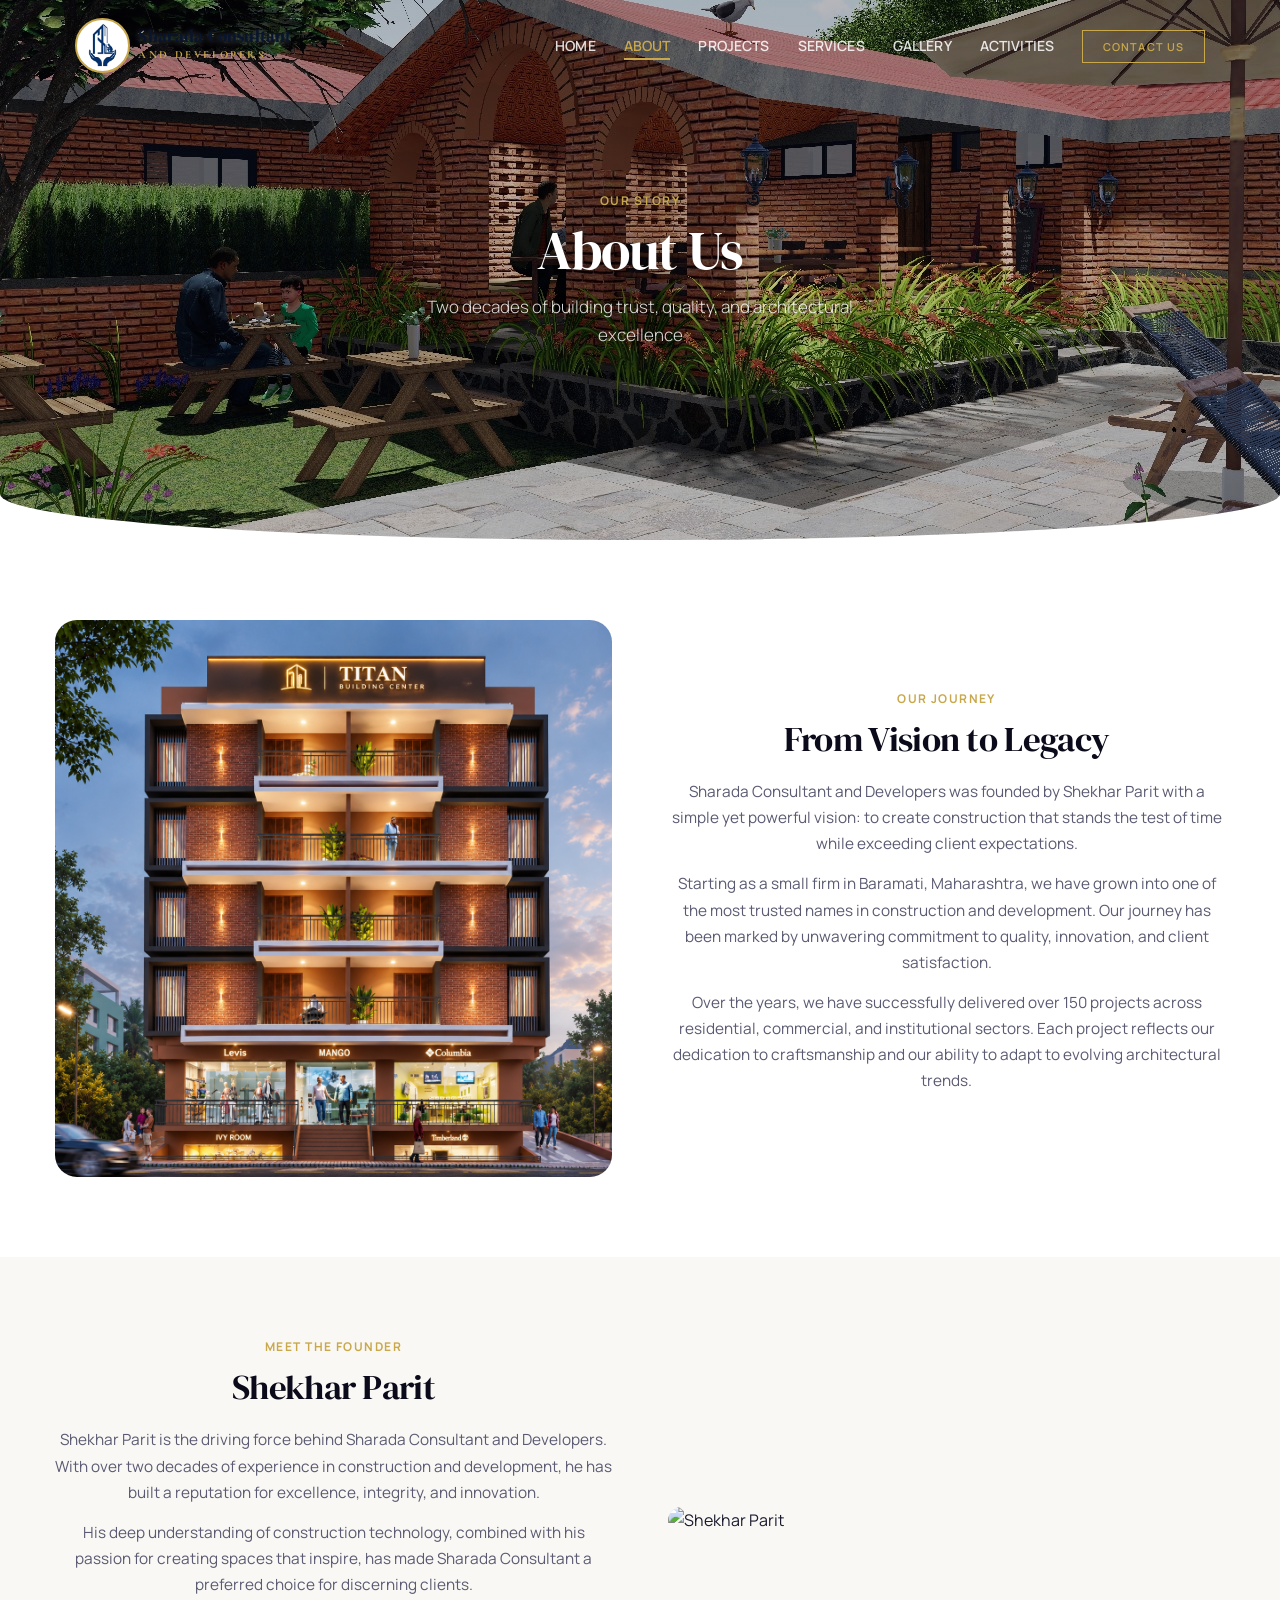
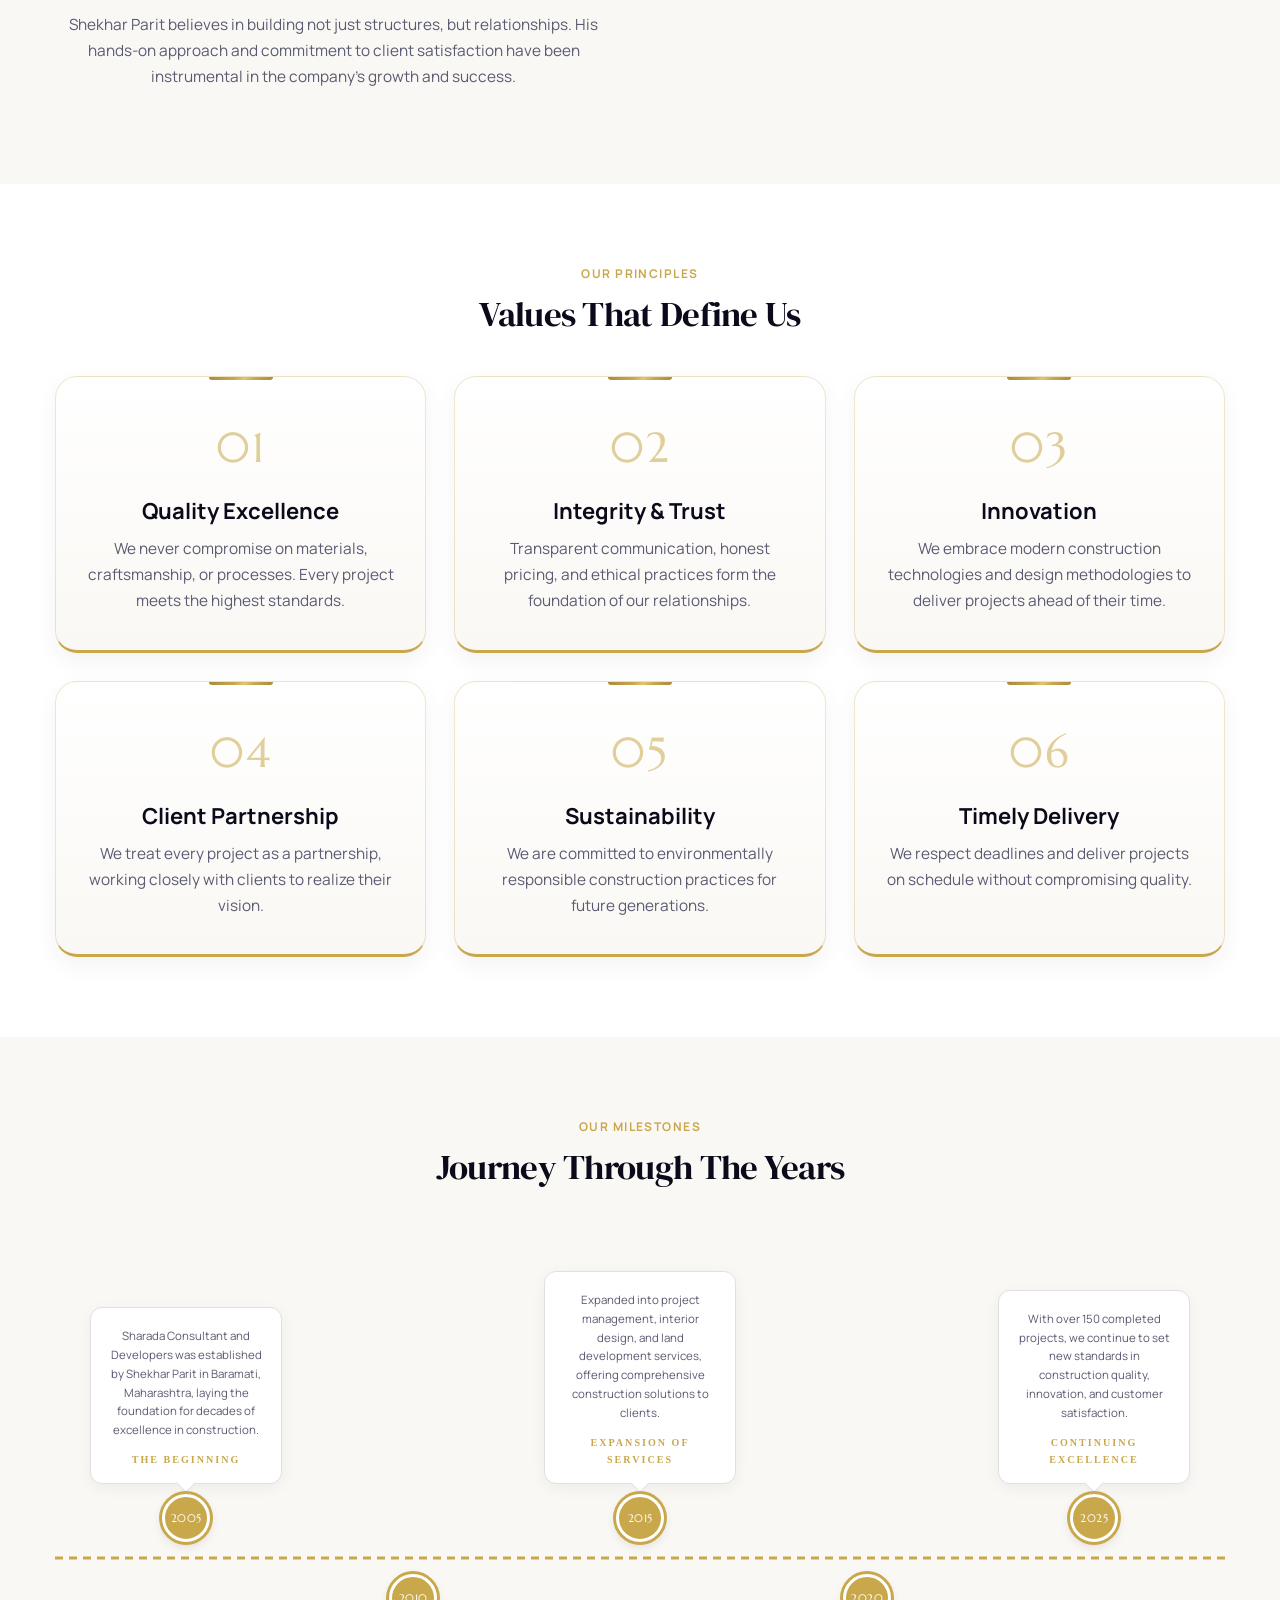
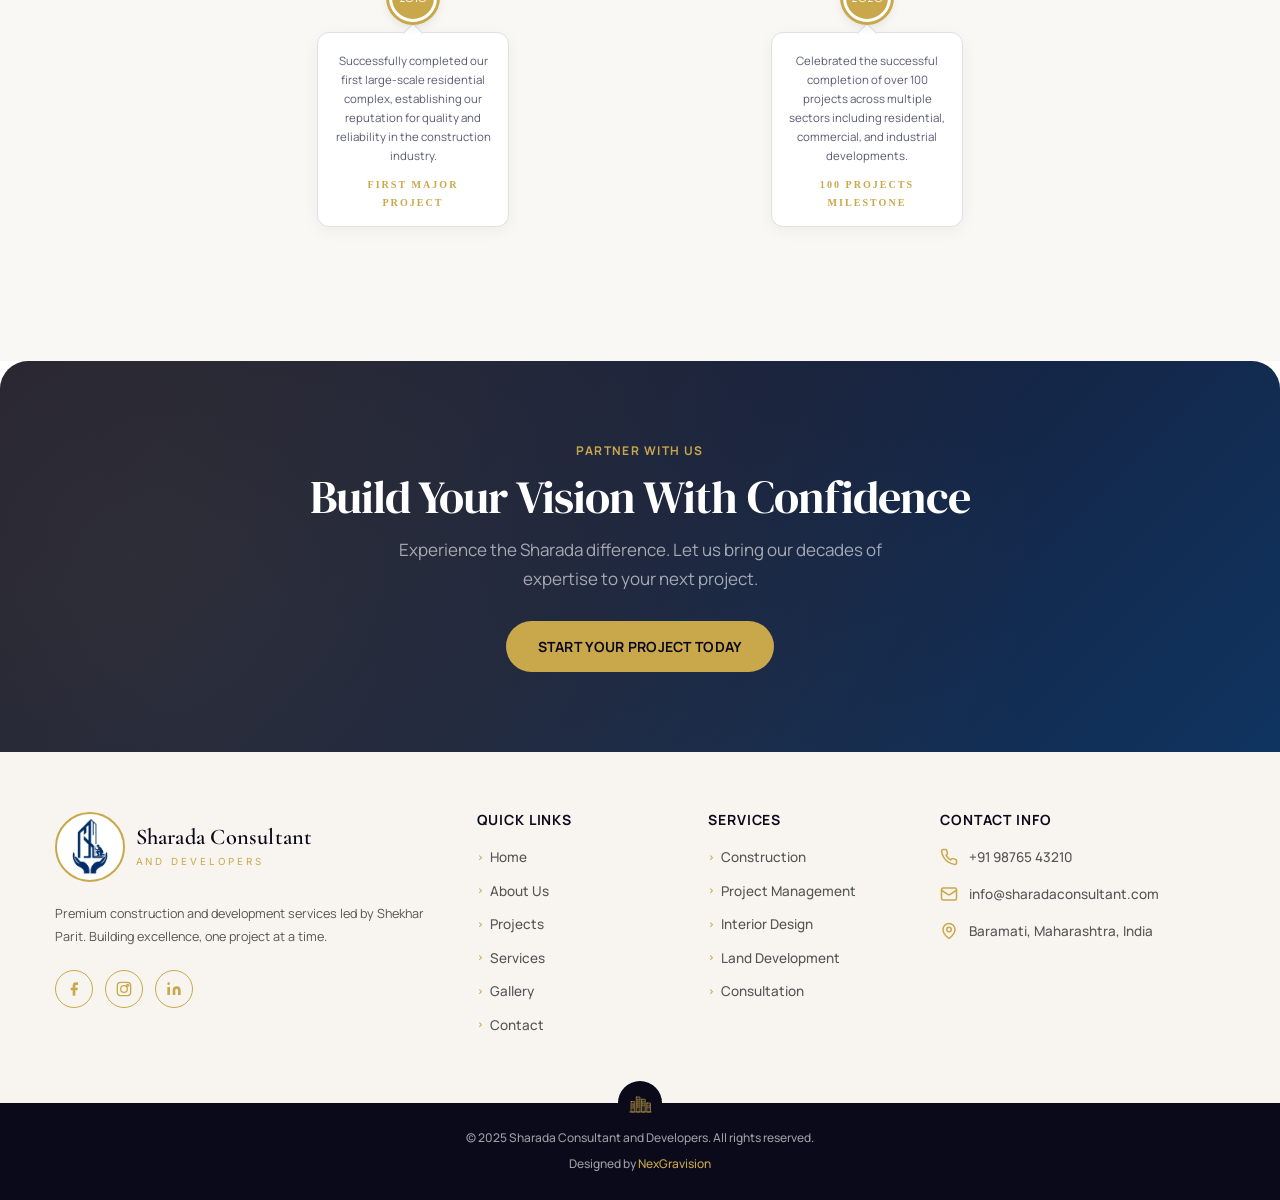
==== commit 3f80cd8c: "Match AND DEVELOPERS color to PORTFOLIO gold (#c9a84c)" ====
--- a/about.html
+++ b/about.html
@@ -5,7 +5,7 @@
   <meta name="viewport" content="width=device-width, initial-scale=1.0">
   <title>About Us | Sharada Consultant and Developers</title>
   <meta name="description" content="Learn about Shekhar Parit and Sharada Consultant and Developers - our journey, values, and commitment to building excellence.">
-  <link rel="stylesheet" href="css/style.css?v=43">
+  <link rel="stylesheet" href="css/style.css?v=44">
   <link rel="icon" href="data:;base64,=">
 </head>
 <body>
--- a/css/style.css
+++ b/css/style.css
@@ -30,14 +30,14 @@
   letter-spacing: 0.22em;
   text-transform: uppercase;
   transition: color 0.3s;
-  color: #C9A84E;
+  color: #c9a84c;
   text-shadow: 0 1px 6px rgba(0,0,0,0.35);
 }.header.transparent .nav-logo-tagline {
-    color: #C9A84E;
+    color: #c9a84c;
     font-weight: 700;
     text-shadow: 0 1px 6px rgba(0,0,0,0.35);
   }.header.scrolled .nav-logo-tagline {
-    color: #C9A84E;
+    color: #c9a84c;
     font-weight: 700;
     text-shadow: none;
   }.nav-links {  display: none;  align-items: center;  gap: 2rem;  list-style: none;  flex-shrink: 0;}@media (min-width: 1024px) {  .nav-links {    display: flex;  }}.nav-links a {  font-size: 0.82rem;  font-weight: 500;  letter-spacing: 0.06em;  text-transform: uppercase;  position: relative;  padding: 0.25rem 0;  transition: color 0.3s;  white-space: nowrap;}.header.transparent .nav-links a {  color: rgba(255, 255, 255, 0.85);}.header.scrolled .nav-links a {  color: var(--text-primary);}.nav-links a::after {  content: '';  position: absolute;  bottom: -2px;  left: 0;  width: 0;  height: 2px;  background: var(--rich-gold);  transition: width 0.4s;}.nav-links a:hover,.nav-links a.active {  color: var(--rich-gold) !important;}.nav-links a:hover::after,.nav-links a.active::after {  width: 100%;}.nav-cta {  padding: 8px 20px !important;  border: 1.5px solid var(--rich-gold) !important;  color: var(--rich-gold) !important;  font-size: 0.78rem !important;  letter-spacing: 0.1em !important;}.header.scrolled .nav-cta {  background: var(--rich-gold) !important;  color: #fff !important;}.nav-cta::after {  display: none !important;}.nav-cta:hover {  background: var(--rich-gold) !important;  color: #fff !important;}.header.scrolled .nav-cta:hover {  background: var(--gold-dark) !important;}.hamburger {  display: flex;  flex-direction: column;  gap: 6px;  cursor: pointer;  z-index: 1001;  touch-action: manipulation;  background: none;  border: none;  padding: 10px;  min-width: 44px;  min-height: 44px;  align-items: center;  justify-content: center;}@media (min-width: 1024px) {  .hamburger {    display: none;  }}.hamburger span {  width: 28px;  height: 2px;  transition: all 0.3s;  display: block;}.header.transparent .hamburger span {  background: #fff;}.header.scrolled .hamburger span {  background: var(--deep-navy);}.hamburger.active span:nth-child(1) {  transform: rotate(45deg) translate(5px, 6px);}.hamburger.active span:nth-child(2) {  opacity: 0;}.hamburger.active span:nth-child(3) {  transform: rotate(-45deg) translate(5px, -6px);}/* ===== MOBILE MENU - base (hidden on desktop, panel styled in mobile query) ===== */.mobile-menu {  display: none;}.mobile-menu a {  touch-action: manipulation;}@media (min-width: 1024px) {  .mobile-menu {    display: none !important;  }}.mobile-menu-close {  position: absolute;  touch-action: manipulation;  top: 12px;  right: 15px;  width: 44px;  height: 44px;  display: flex;  align-items: center;  justify-content: center;  background: transparent;  border: 1.5px solid rgba(201, 168, 76, 0.5);  border-radius: 50%;  color: var(--rich-gold);  font-size: 1.6rem;  line-height: 1;  cursor: pointer;  transition: all 0.3s;  z-index: 2001;  font-family: 'Inter', sans-serif;}.mobile-menu-close:hover {  background: var(--rich-gold);  color: #0a0a1a;  transform: scale(1.05);}/* ===== HERO SLIDER ===== */.hero-slider {  position: relative;  height: 100vh;  height: 100svh;  min-height: 560px;  overflow: hidden;  border-radius: 0 0 50% 50% / 0 0 36px 36px;}@media (min-width: 768px) {  .hero-slider {    min-height: 640px;    border-radius: 0 0 50% 50% / 0 0 56px 56px;  }}@media (min-width: 1024px) {  .hero-slider {    min-height: 700px;  }}.hero-slide {  position: absolute;  inset: 0;  opacity: 0;  transform: translateX(100%);  transition: transform 1.8s cubic-bezier(0.65, 0, 0.35, 1), opacity 0.8s ease;  z-index: 0;  overflow: hidden;}.hero-slide.active {  opacity: 1;  transform: translateX(0);  z-index: 2;}.hero-slide.exit {  opacity: 1;  transform: translateX(-100%);  z-index: 1;}.hero-slide-bg {  width: 100%;  height: 100%;  object-fit: cover;  filter: none;}.hero-video-wrap {  position: absolute;  inset: 0;  width: 100%;  height: 100%;  z-index: 3;  overflow: hidden;  pointer-events: none;  background: #0a0a1a;}.hero-video {  position: absolute;  inset: 0;  width: 100%;  height: 100%;  min-width: 100%;  min-height: 100%;  object-fit: cover;  object-position: center center;  filter: none;  background: #0a0a1a;}.hero-slide.active .hero-slide-bg {  animation: heroKenBurns 7s ease-in-out infinite alternate;}@keyframes heroKenBurns {  from {    transform: scale(1) translate(0, 0);  }  to {    transform: scale(1.12) translate(-1.5%, 1%);  }}@media (prefers-reduced-motion: reduce) {  .hero-slide {    transition: opacity 0.8s ease;    transform: none;  }  .hero-slide.active .hero-slide-bg {    animation: none;  }}.hero-overlay {  position: absolute;  inset: 0;  z-index: 4;  display: flex;  align-items: center;  justify-content: flex-start;  text-align: left;  padding: calc(var(--header-height) + 20px) 20px 110px calc(5% + 20px);  background: transparent;  overflow: hidden;  max-width: 100%;  box-sizing: border-box;}.hero-content {  width: 100%;  max-width: 640px;  min-width: 0;  margin-left: 0;  margin-right: auto;  text-align: left;  align-self: center;  overflow-wrap: break-word;}.hero-badge {  display: inline-block;  max-width: 100%;  padding: 8px 16px;  border: 1px solid rgba(201, 168, 76, 0.55);  border-radius: var(--radius-pill);  color: var(--gold-light);  font-family: 'Cormorant Garamond', serif;  font-size: 0.78rem;  letter-spacing: 0.16em;  line-height: 1.6;  text-transform: uppercase;  margin-bottom: 1.25rem;  background: rgba(10, 10, 26, 0.35);  backdrop-filter: blur(12px);}@media (min-width: 768px) {  .hero-badge {    font-size: 0.8rem;    letter-spacing: 0.28em;    margin-bottom: 1.5rem;  }}.hero-content h1 {  --hero-title-color: #101010;  --hero-accent-color: #111111;  font-family: 'Cormorant Garamond', 'Marcellus', serif;  font-size: clamp(1.5rem, 6vw, 2rem);  color: var(--hero-title-color);  font-weight: 500;  line-height: 1.22;  letter-spacing: 0.01em;  margin-bottom: 1.25rem;  text-align: left;  max-width: 100%;  overflow-wrap: break-word;  text-shadow: 0 1px 14px rgba(255, 255, 255, 0.65), 0 0 2px rgba(255, 255, 255, 0.45);}@media (min-width: 768px) {  .hero-content h1 {    font-size: clamp(2rem, 4.2vw, 3.2rem);    margin-bottom: 1.5rem;  }}.hero-content h1 .gold {  color: #111111;  font-style: italic;  font-weight: 600;}.hero-content h1 .line {  display: block;  text-align: left;}.hero-content h1 .line-1 {  font-size: 1.12em;  font-weight: 600;  color: #0d0d0d;  line-height: 1.15;}.hero-content h1 .into {  display: block;  font-size: 0.42em;  font-weight: 400;  letter-spacing: 0.06em;  line-height: 1.3;  color: #111111;  margin: 0.65em 0 0.7em;}.hero-content h1 .line-3 {  font-size: 1em;  font-weight: 500;  color: #111111;  line-height: 1.2;}.hero-line {  display: none;}.hero-desc {  font-size: 1.05rem;  color: rgba(255, 255, 255, 0.9);  max-width: 520px;  line-height: 1.8;  font-weight: 300;  text-shadow: 0 1px 12px rgba(0, 0, 0, 0.6);}.hero-buttons {  position: absolute;  bottom: 36px;  left: 50%;  transform: translateX(-50%);  display: flex;  flex-direction: column;  gap: 0.75rem;  margin-top: 0;  width: max-content;  max-width: calc(100% - 40px);  z-index: 5;}.hero-buttons .btn {  width: auto;  max-width: 100%;  text-align: center;  margin: 0 auto;}@media (min-width: 768px) {  .hero-buttons {    position: absolute;    bottom: 36px;    left: 50%;    transform: translateX(-50%);    flex-direction: row;    gap: 1rem;    margin-top: 0;    flex-wrap: wrap;    width: max-content;    max-width: calc(100% - 40px);    justify-content: center;  }  .hero-buttons .btn {    width: auto;    margin: 0 auto;  }}.hero-progress {  position: absolute;  top: 0;  left: 0;  right: 0;  height: 3px;  background: rgba(255, 255, 255, 0.1);  z-index: 10;}.hero-progress-bar {  height: 100%;  background: var(--rich-gold);  width: 0%;  transition: width 0.3s;}.hero-pagination {  position: absolute;  bottom: 40px;  left: 50%;  transform: translateX(-50%);  z-index: 10;  display: flex;  gap: 12px;}.hero-dot {  width: 12px;  height: 12px;  border-radius: 50%;  background: rgba(255, 255, 255, 0.3);  border: none;  cursor: pointer;  transition: all 0.3s;  padding: 0;}.hero-dot.active {  background: var(--rich-gold);  transform: scale(1.3);}.hero-scroll {  position: absolute;  bottom: 2rem;  right: 3%;  z-index: 10;  display: flex;  flex-direction: column;  align-items: center;  gap: 0.5rem;  color: rgba(255, 255, 255, 0.4);  font-size: 0.65rem;  letter-spacing: 0.2em;  text-transform: uppercase;  text-decoration: none;  writing-mode: vertical-rl;  animation: scrollBounce 2s infinite;}@keyframes scrollBounce {  0%, 100% { transform: translateY(0); }  50% { transform: translateY(8px); }}/* ===== BUTTONS ===== */.btn {  display: inline-flex;  align-items: center;  gap: 0.5rem;  padding: 14px 32px;  font-family: 'Inter', sans-serif;  font-size: 0.82rem;  font-weight: 600;  letter-spacing: 0.1em;  text-transform: uppercase;  border: none;  cursor: pointer;  transition: all 0.4s;  text-decoration: none;}.btn-primary {  background: var(--rich-gold);  color: var(--deep-navy);}.btn-primary:hover {  background: var(--gold-light);  transform: translateY(-2px);  box-shadow: 0 10px 30px rgba(201, 168, 76, 0.3);}.btn-outline {  background: transparent;  color: #fff;  border: 1.5px solid rgba(255, 255, 255, 0.4);}.btn-outline:hover {  border-color: var(--rich-gold);  color: var(--rich-gold);}.btn-outline-dark {  background: transparent;  color: var(--deep-navy);  border: 1.5px solid var(--deep-navy);}.btn-outline-dark:hover {  background: linear-gradient(135deg, #dfc574 0%, #c9a84c 60%, #b8943f 100%);  border-color: #c9a84c;  color: #0a0a1a;}/* Every button sitewide: pressed/clicked = gold gradient + dark text, never black */.btn:active,.nav-cta:active,.filter-btn:active,.video-play-btn:active {  background: linear-gradient(135deg, #dfc574 0%, #c9a84c 60%, #b8943f 100%) !important;  border-color: #c9a84c !important;  color: #0a0a1a !important;}/* ===== COUNTER SECTION ===== */.counter-section {  padding: 0 0 48px;  background: transparent;  border-bottom: none;  position: relative;  z-index: 3;  margin-top: -56px;}.counter-grid {  display: grid;  grid-template-columns: repeat(2, 1fr);  gap: 1rem;  background: #fff;  border-radius: var(--radius-lg);  box-shadow: var(--shadow-premium);  border: 1px solid rgba(201, 168, 76, 0.22);  border-top: 4px solid transparent;  border-top-color: var(--rich-gold);  padding: 1.75rem 1rem;}@media (min-width: 1024px) {  .counter-section {    padding: 0 0 60px;  }  .counter-grid {    grid-template-columns: repeat(4, 1fr);    gap: 2rem;    padding: 2rem;  }}.counter-item {  text-align: center;  padding: 1rem;  position: relative;}.counter-item:not(:last-child)::after {  content: '';  position: absolute;  right: 0.5rem;  top: 50%;  transform: translateY(-50%);  width: 1px;  height: 40px;  background: var(--border-color);}.counter-num {  font-family: 'Marcellus', serif;  font-size: clamp(2rem, 4vw, 3rem);  font-weight: 400;  letter-spacing: 0.02em;  color: var(--rich-gold);  line-height: 1;  display: inline;  margin-right: 0.5rem;}/* Remove separate counter-plus - use suffix from counter-num instead */.counter-plus {  display: none;}.counter-label {  font-size: 0.85rem;  color: var(--text-secondary);  margin-top: 0.5rem;  line-height: 1.4;}.counter-label span {  display: block;  font-weight: 600;  color: var(--text-primary);  text-transform: uppercase;  letter-spacing: 0.05em;}/* ===== VISION / MISSION SECTION ===== */.vision-section,.mission-section {  padding: 56px 0;}@media (min-width: 1024px) {  .vision-section,  .mission-section {    padding: 100px 0;  }}.vision-section {  background: var(--bg-cream);}.mission-section {  background: #fff;}.vision-grid,.mission-grid {  display: grid;  grid-template-columns: 1fr;  gap: 2.5rem;  align-items: center;}.vision-img,.mission-img {  position: relative;}.vision-img img,.mission-img img {  width: 100%;  height: 340px;  object-fit: cover;  border-radius: 0;}.vision-img::after,.mission-img::after {  display: none;}@media (min-width: 768px) {  .vision-img img,  .mission-img img {    height: 400px;  }}@media (min-width: 1024px) {  .vision-grid,  .mission-grid {    grid-template-columns: 1fr 1fr;    gap: 5rem;  }  .vision-img img,  .mission-img img {    height: 520px;  }}.vision-content,.mission-content {  max-width: 500px;}.vision-content .section-title,.mission-content .section-title {  font-size: clamp(1.8rem, 3.5vw, 2.5rem);}.vision-content p,.mission-content p {  font-size: 1rem;  color: var(--text-secondary);  line-height: 1.9;  margin-bottom: 1rem;}.vision-content a,.mission-content a {  color: var(--rich-gold);  font-weight: 600;  border-bottom: 1px solid var(--rich-gold);  transition: all 0.3s;}.vision-content a:hover,.mission-content a:hover {  color: var(--gold-dark);  border-color: var(--gold-dark);}/* ===== PROJECTS SECTION ===== */.projects-section {  padding: 56px 0;  background: var(--bg-cream);}@media (min-width: 1024px) {  .projects-section {    padding: 100px 0;  }}.section-header {  text-align: center;  margin-bottom: 3rem;}.section-header .section-title {  max-width: 700px;  margin: 0 auto 1rem;}.section-header p {  max-width: 800px;  margin: 0 auto;  font-size: 0.95rem;  color: var(--text-secondary);  line-height: 1.8;}.projects-grid {  display: grid;  grid-template-columns: 1fr;  gap: 1.5rem;  margin-bottom: 2.5rem;}.project-card {  position: relative;  background: #fff;  transition: all 0.5s;  border-radius: var(--radius-lg);  overflow: hidden;  box-shadow: var(--shadow-card);  border: 1px solid rgba(201, 168, 76, 0.16);}@media (min-width: 640px) {  .projects-grid {    grid-template-columns: repeat(2, 1fr);  }}@media (min-width: 1024px) {  .projects-grid {    grid-template-columns: repeat(3, 1fr);    gap: 2rem;    margin-bottom: 3rem;  }}.project-card:hover {  transform: translateY(-6px);  box-shadow: var(--shadow-premium);  border-color: rgba(201, 168, 76, 0.55);}.project-card-img-wrapper {  overflow: hidden;}.project-card-img {  width: 100%;  height: 360px;  object-fit: cover;  object-position: center;  transition: transform 0.6s;  filter: saturate(1.1) contrast(1.04);}.project-card:hover .project-card-img {  transform: scale(1.07);}.project-card-ribbon {  position: absolute;  bottom: auto;  top: 0;  left: 0;  padding: 6px 16px;  font-size: 0.7rem;  font-weight: 700;  letter-spacing: 0.08em;  text-transform: uppercase;  color: #fff;  z-index: 2;}.project-card-ribbon.ribbon-ongoing,.project-page-tag.ribbon-ongoing,.project-card-ribbon.ribbon-completed,.project-page-tag.ribbon-completed {  display: none;}.ribbon-completed {  background: var(--accent-green);}.project-card-info {  padding: 1.25rem 1.5rem;}.projects-grid .project-card-info {  text-align: center;}.project-card-info h3 {  font-size: 1.1rem;  margin-bottom: 0.25rem;  color: var(--deep-navy);}.project-card-info h3 a {  color: var(--deep-navy);  transition: color 0.3s;}.project-card-info h3 a:hover {  color: var(--rich-gold);}.project-card-info span {  font-size: 0.82rem;  color: var(--text-secondary);}.view-all-btn {  text-align: center;}
@@ -116,7 +116,7 @@
     text-shadow: 0 1px 6px rgba(255,255,255,0.28);
   }
   .header.transparent:not(.scrolled) .nav-logo-tagline {
-    color: #C9A84E;
+    color: #c9a84c;
     font-weight: 700;
     text-shadow: 0 1px 6px rgba(0,0,0,0.35);
   }
@@ -141,7 +141,7 @@
     text-shadow: none;
   }
   .header.scrolled .nav-logo-tagline {
-    color: #C9A84E;
+    color: #c9a84c;
     font-weight: 700;
     text-shadow: none;
   }
@@ -243,7 +243,7 @@
     text-shadow: 0 1px 6px rgba(255,255,255,0.28);
   }
   .header.transparent:not(.scrolled):not(.menu-open) .nav-logo-tagline {
-    color: #C9A84E;
+    color: #c9a84c;
     font-weight: 700;
     text-shadow: 0 1px 6px rgba(0,0,0,0.35);
   }
